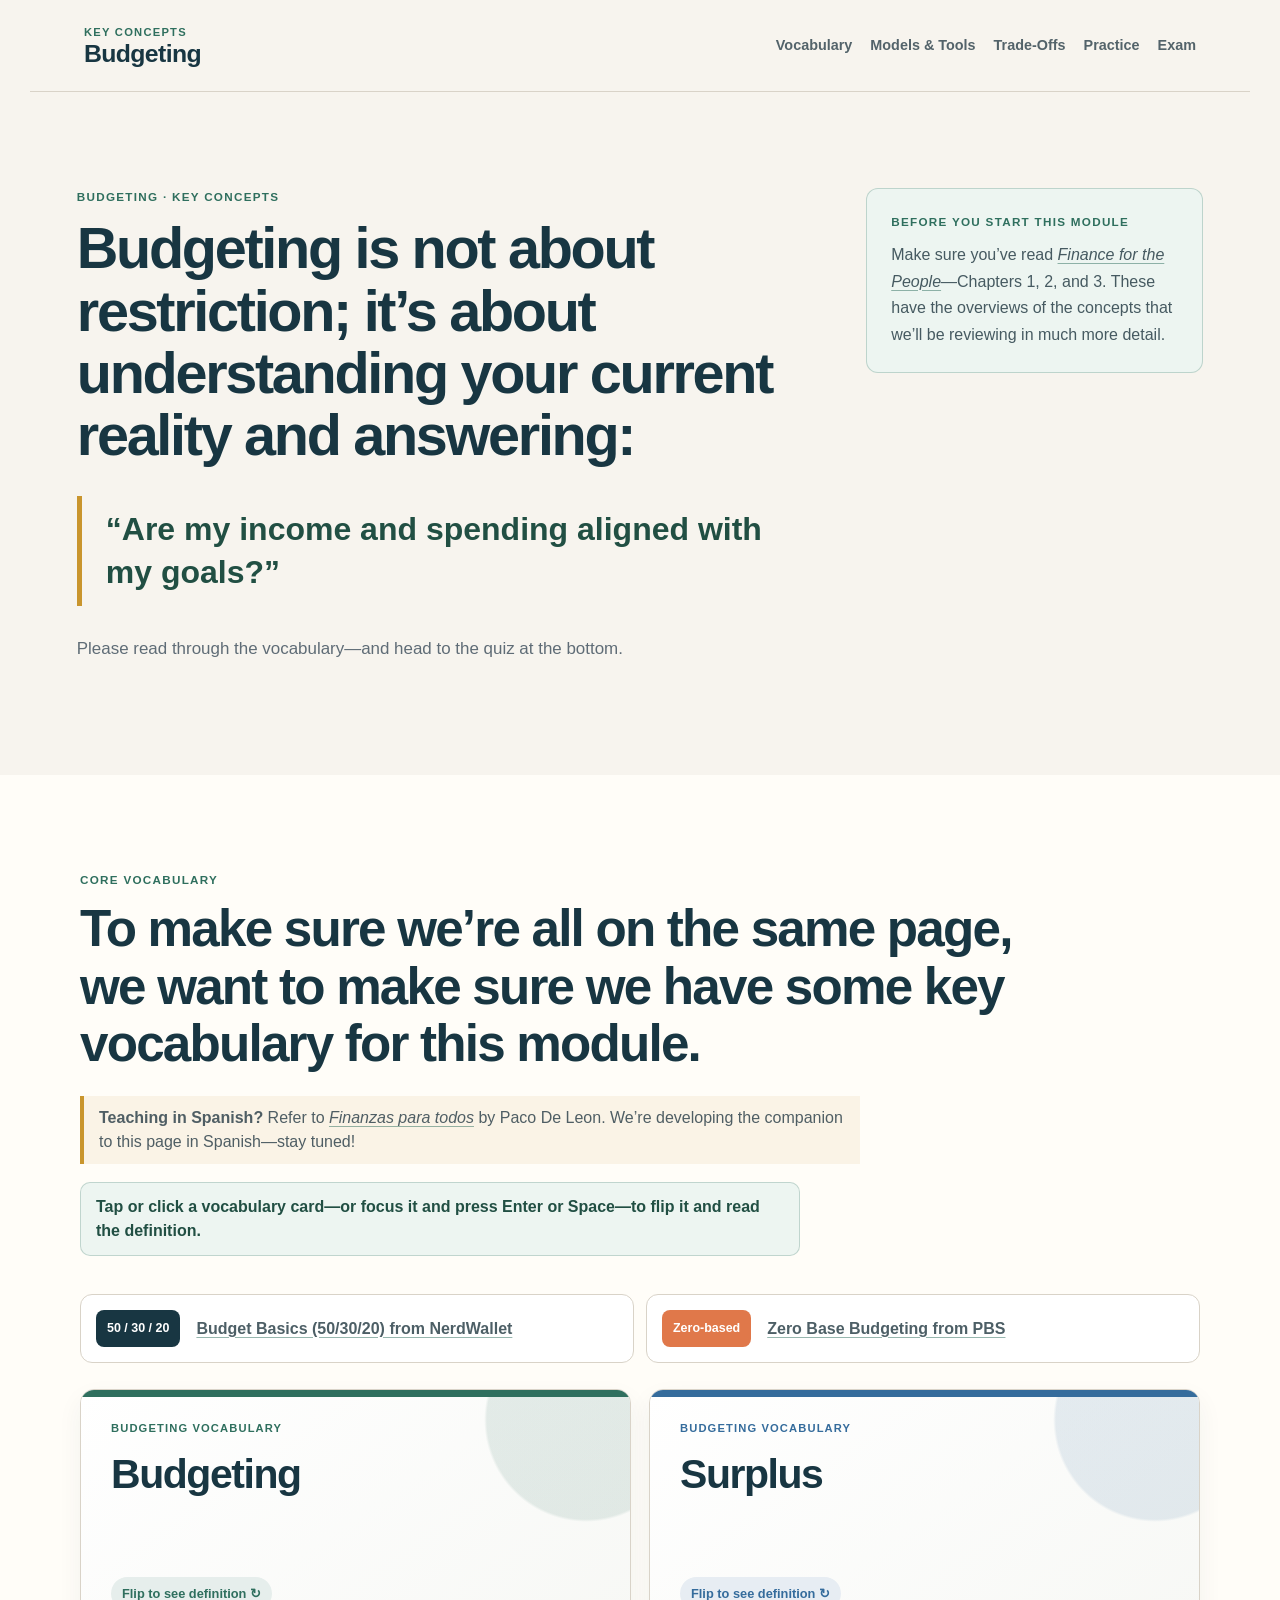
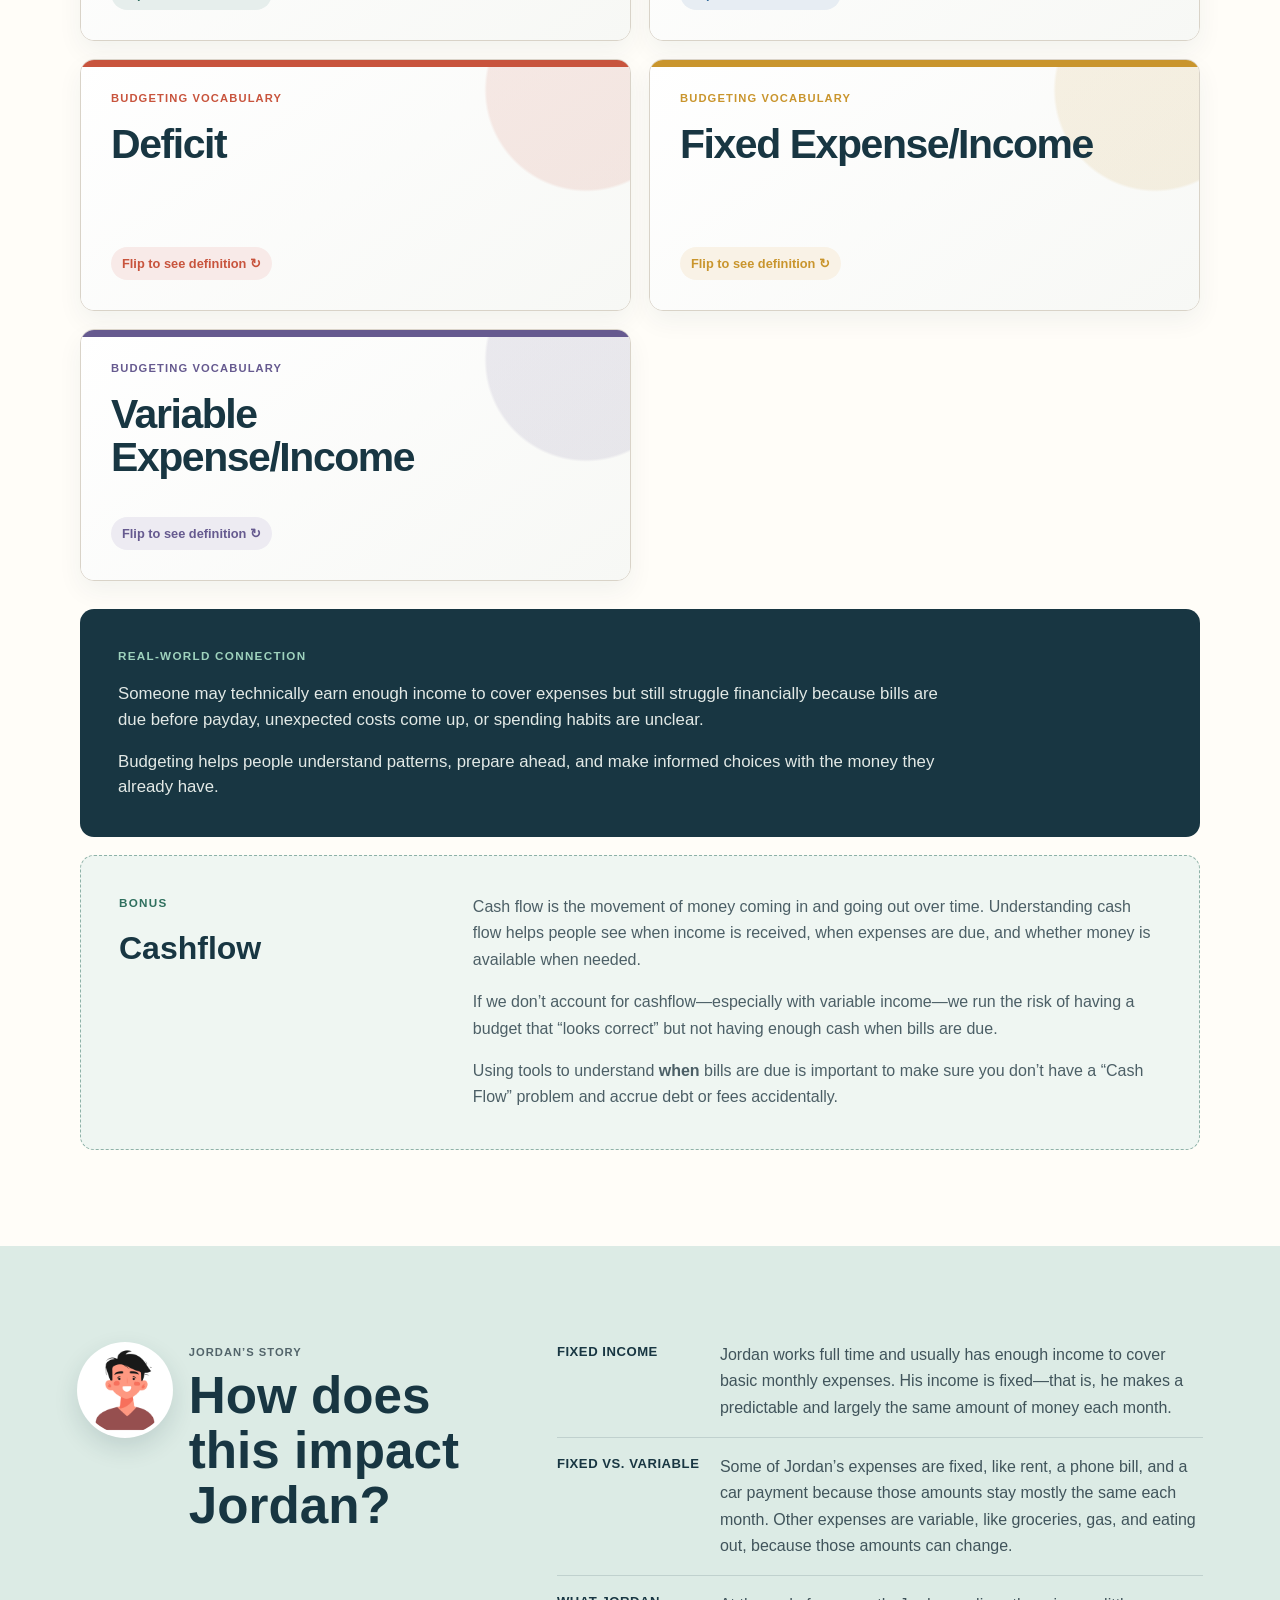
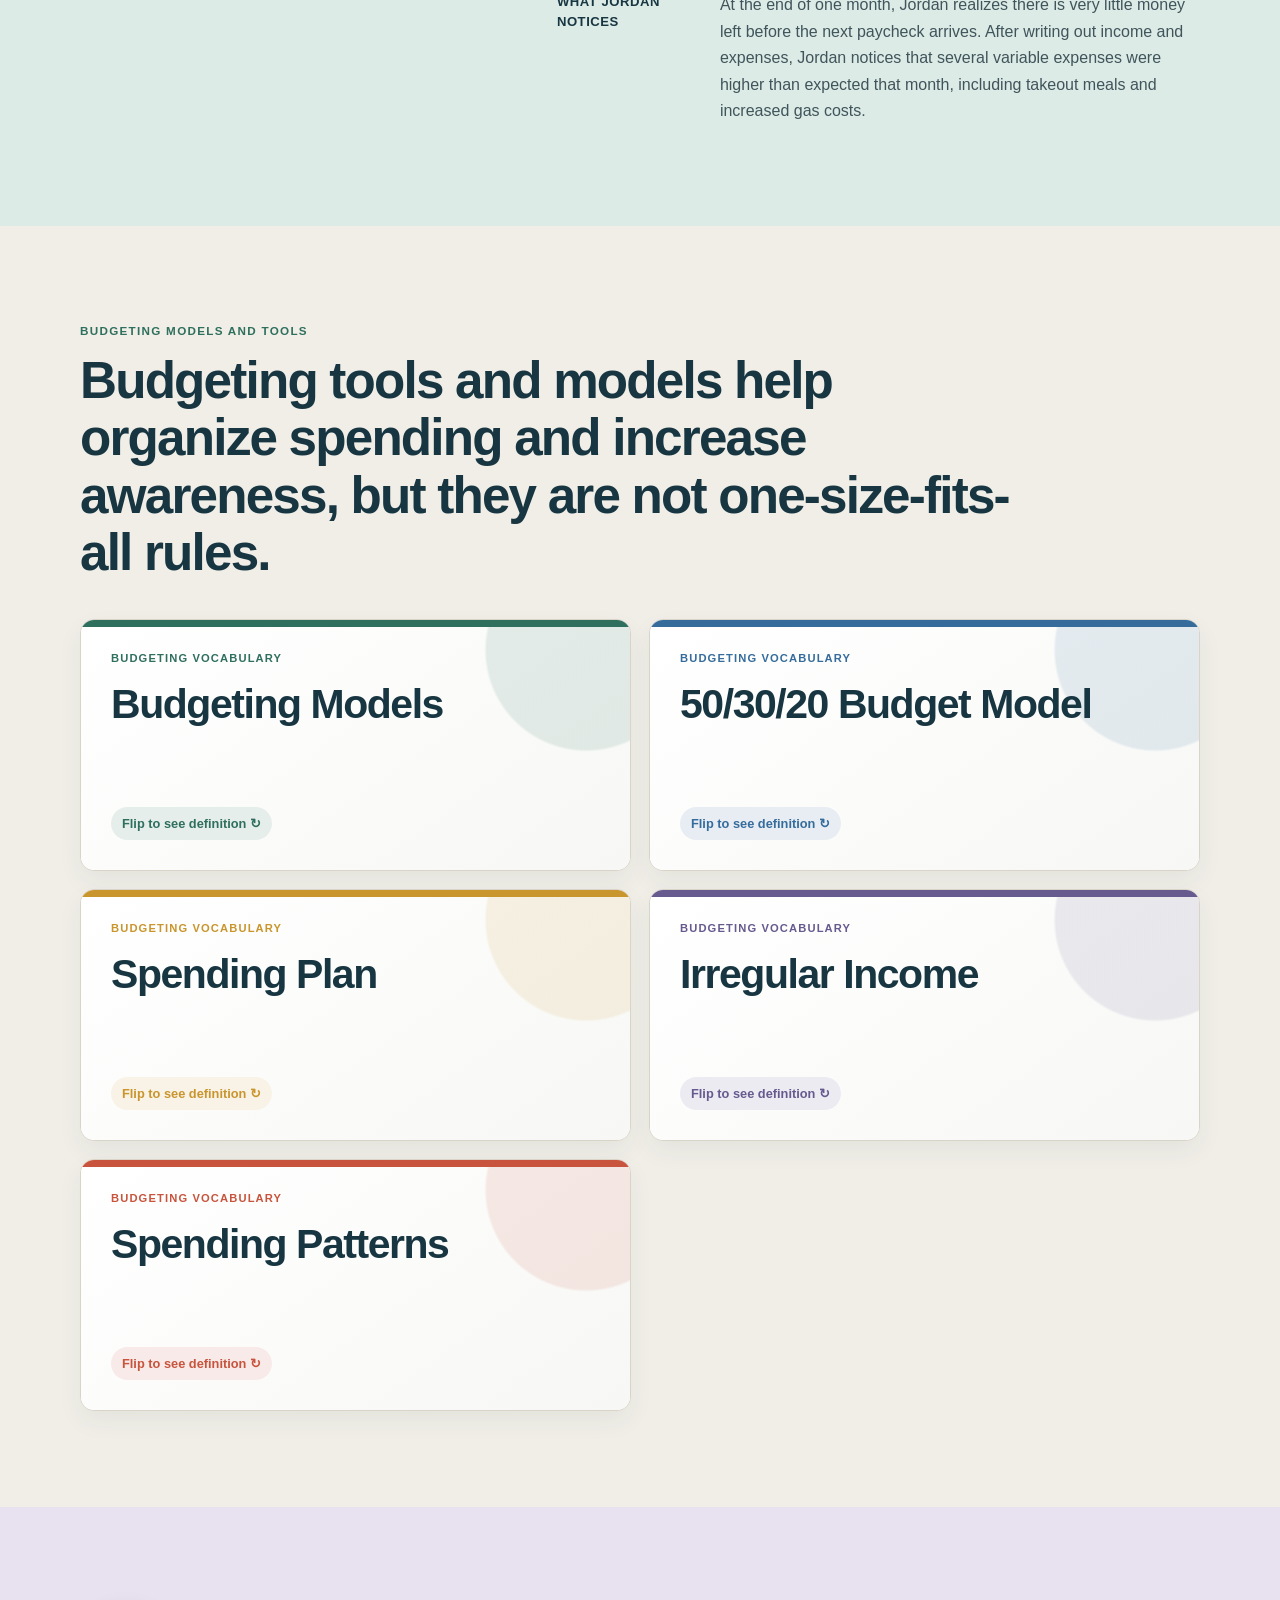
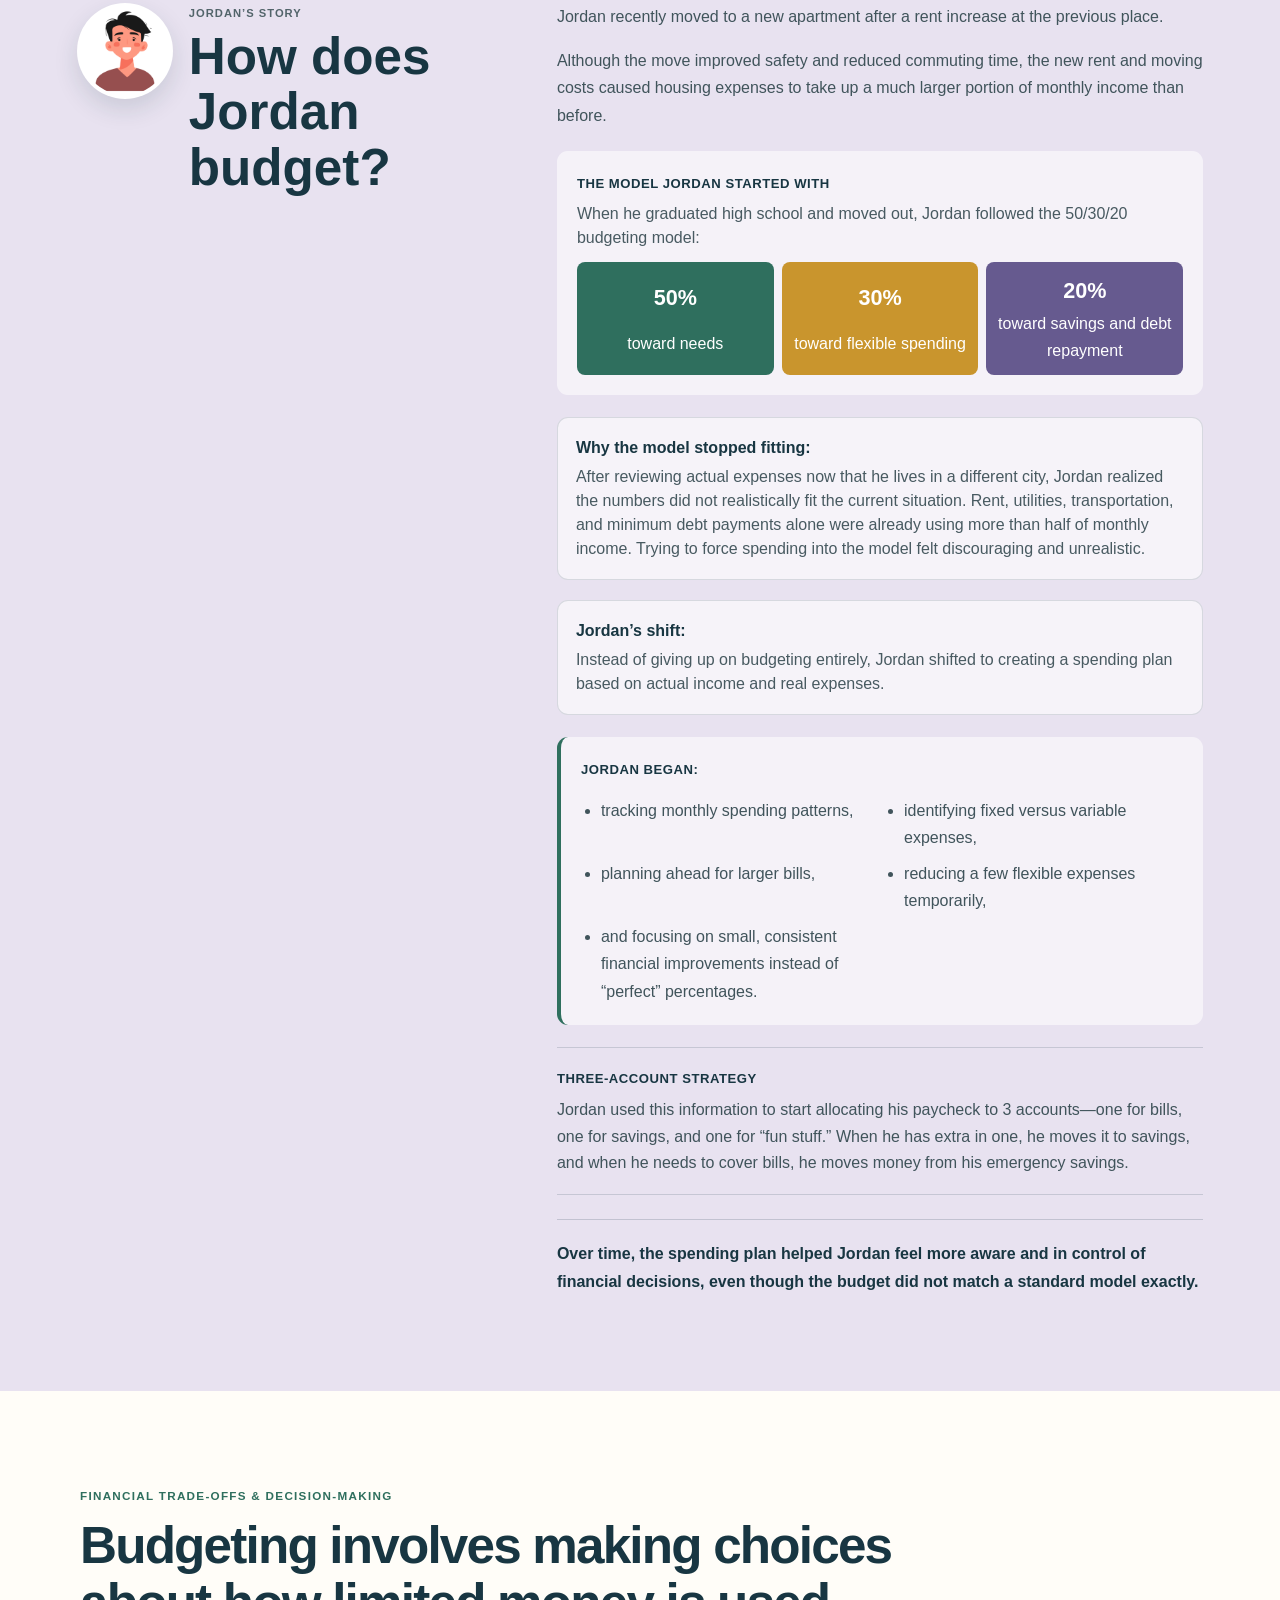
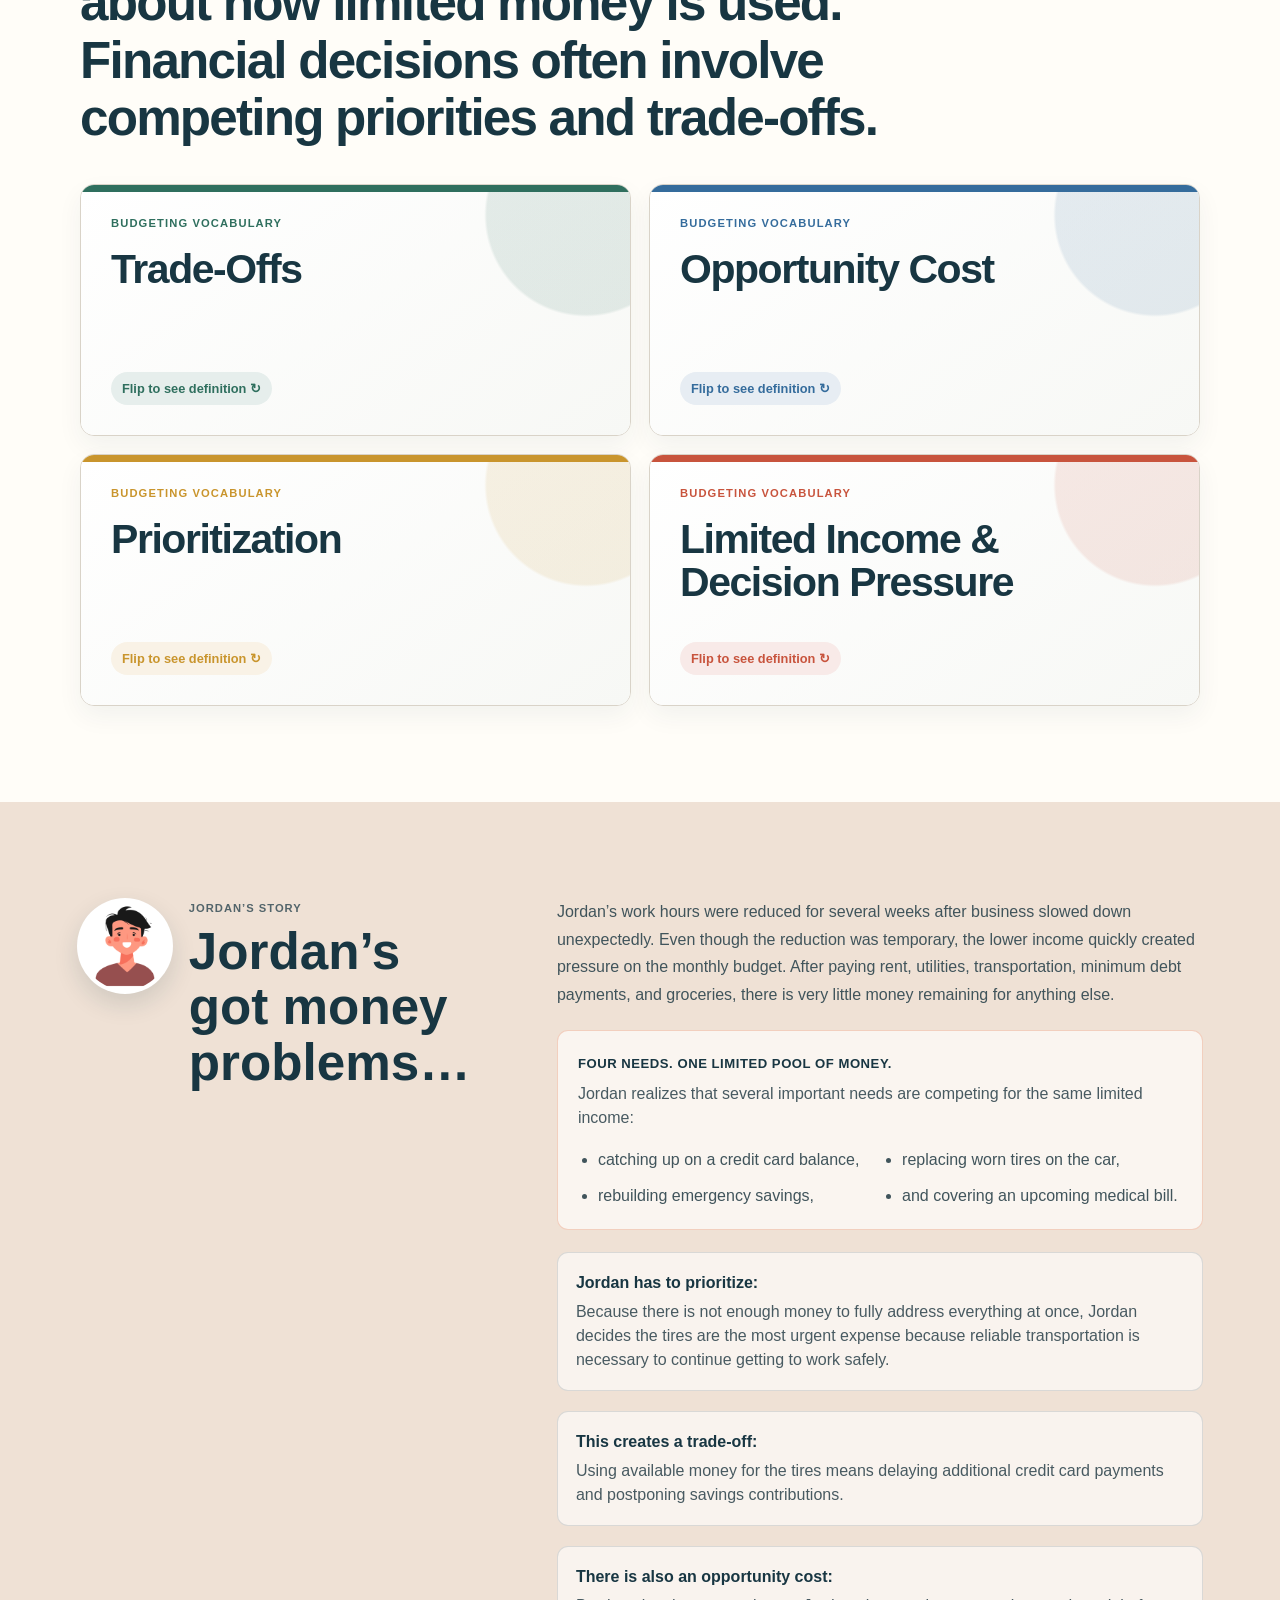
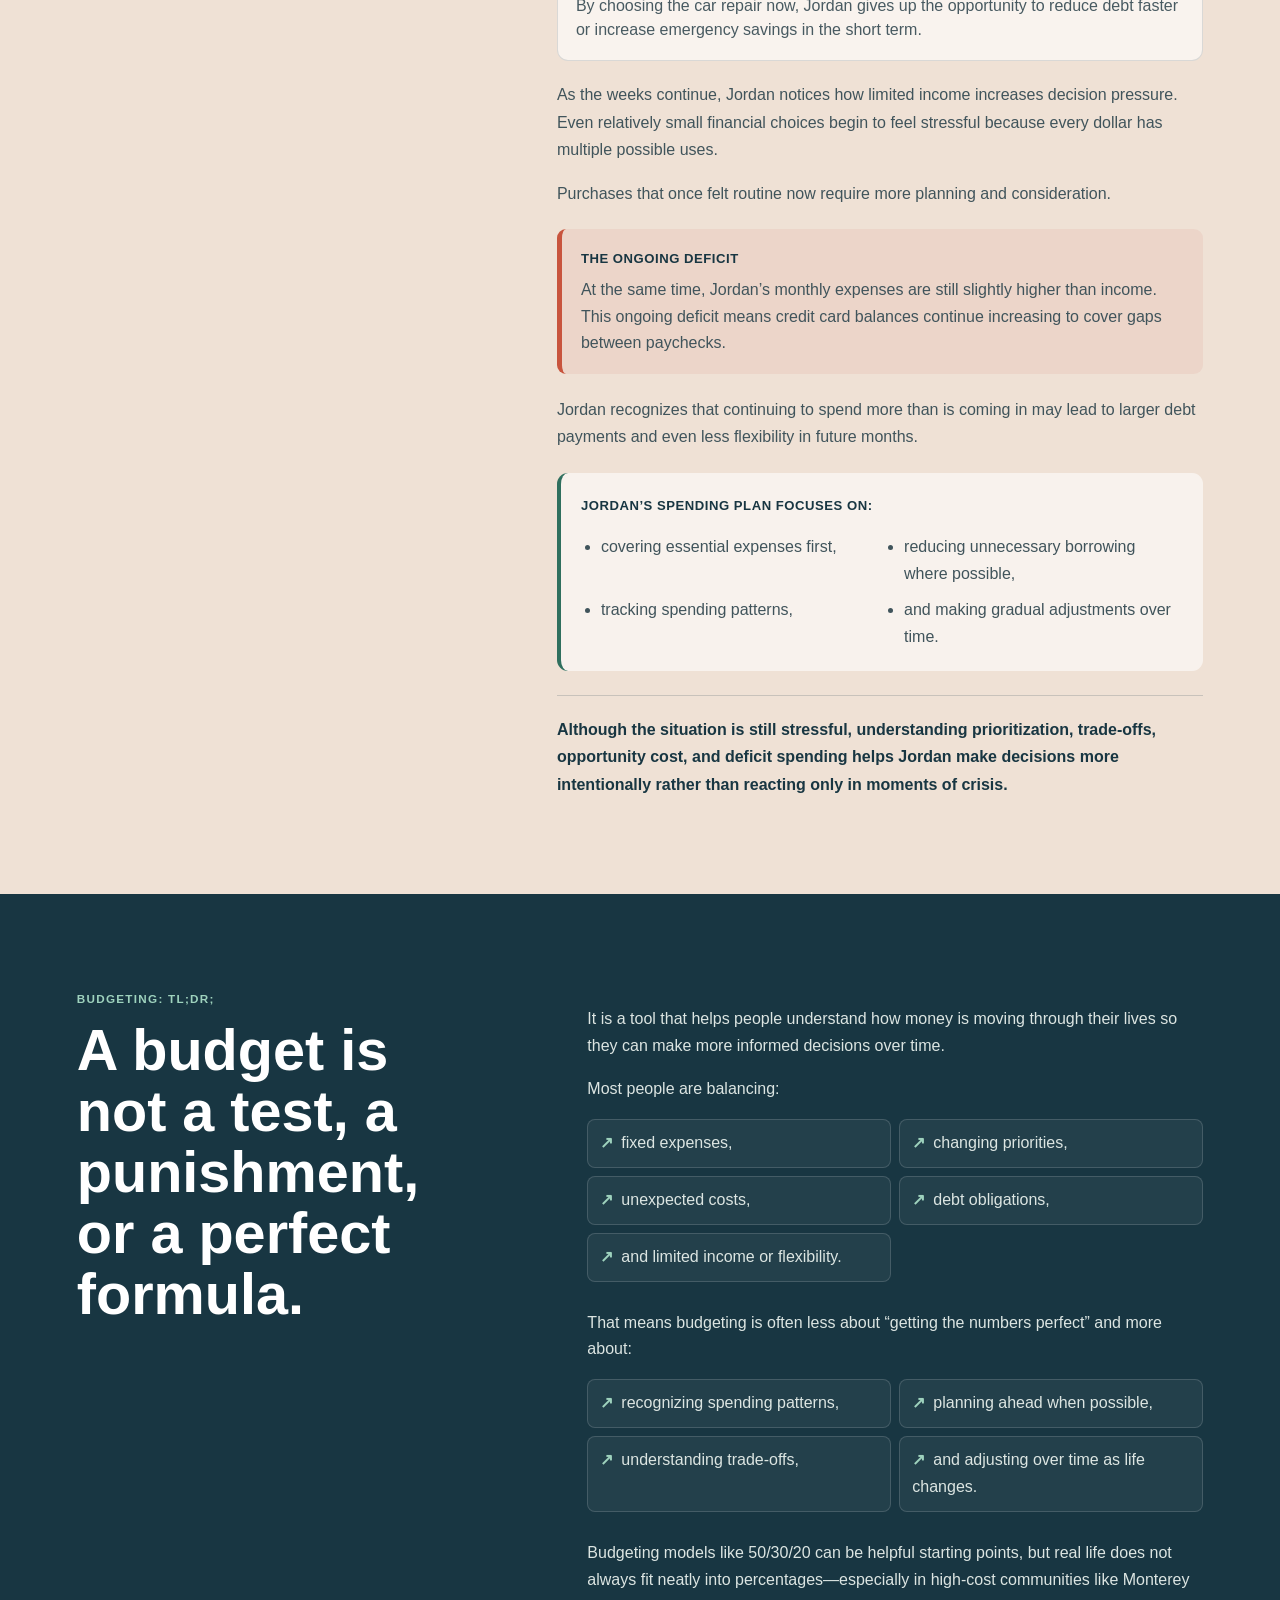
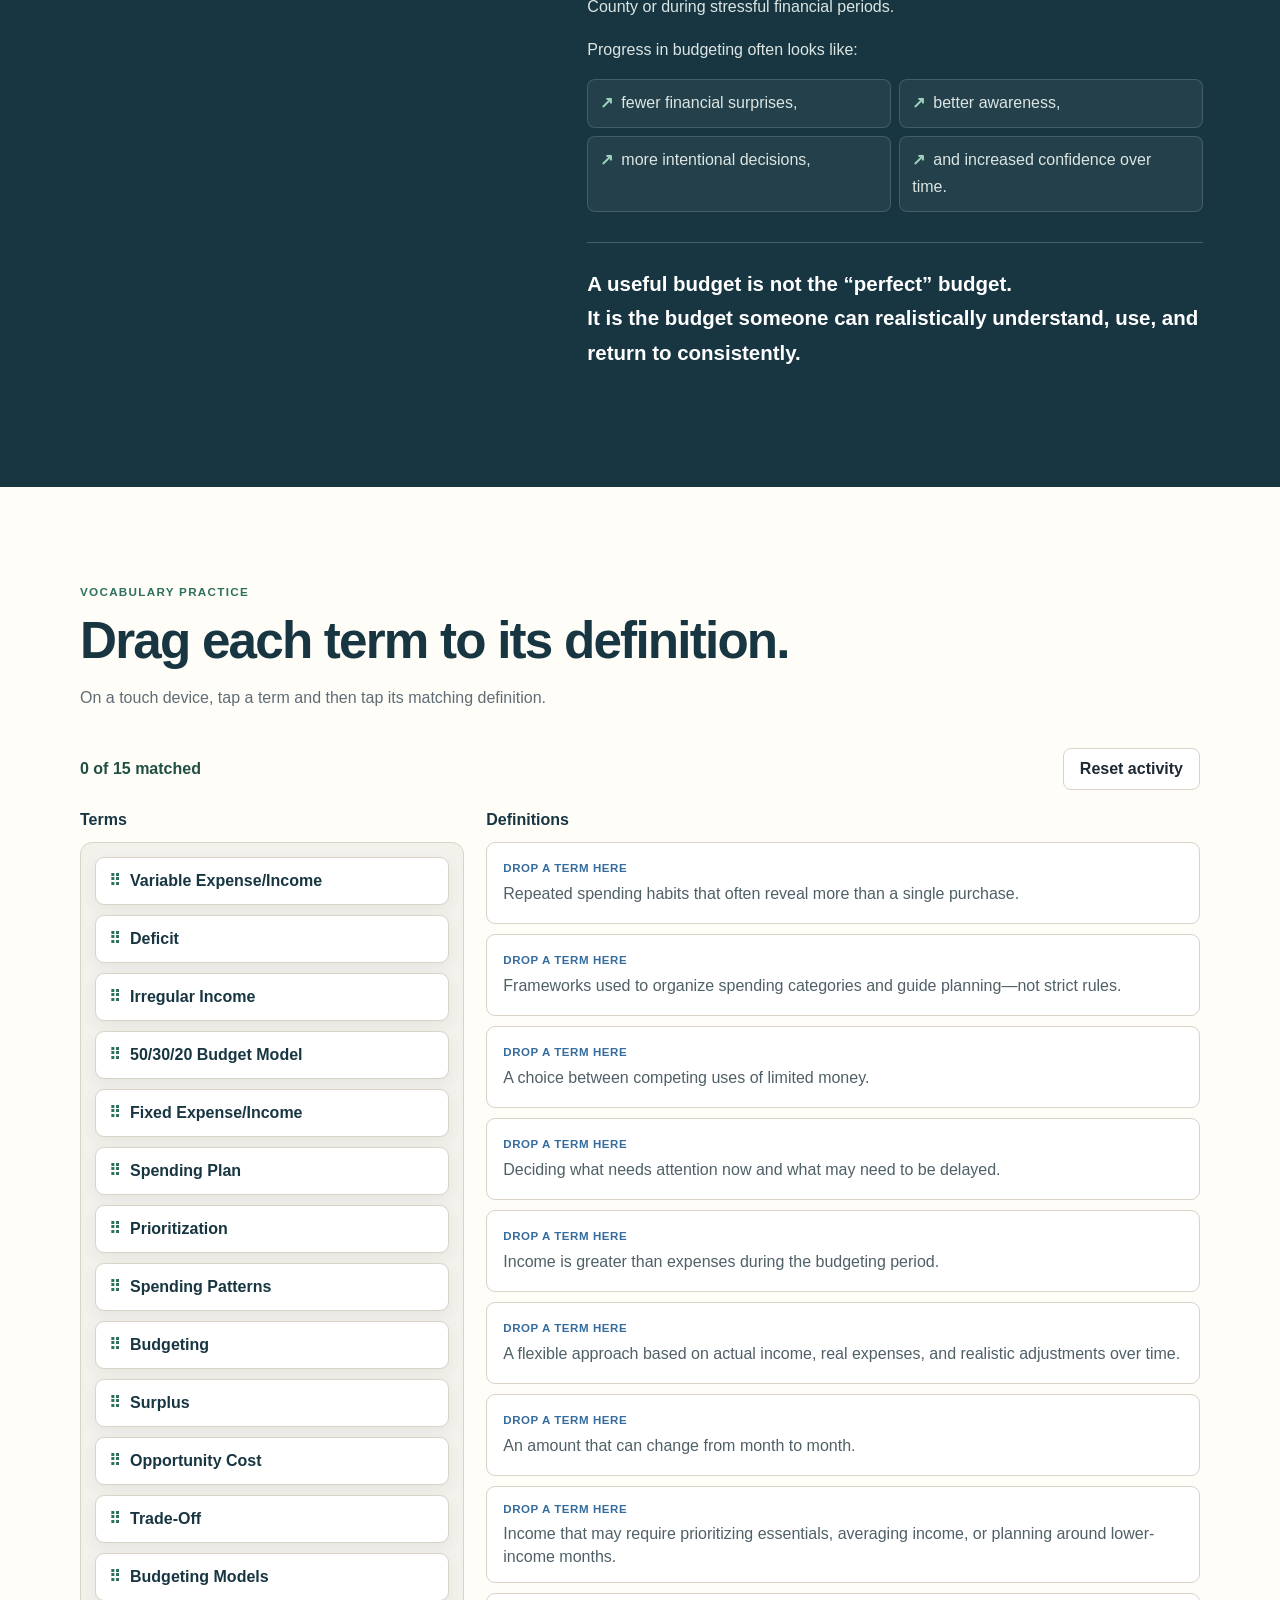
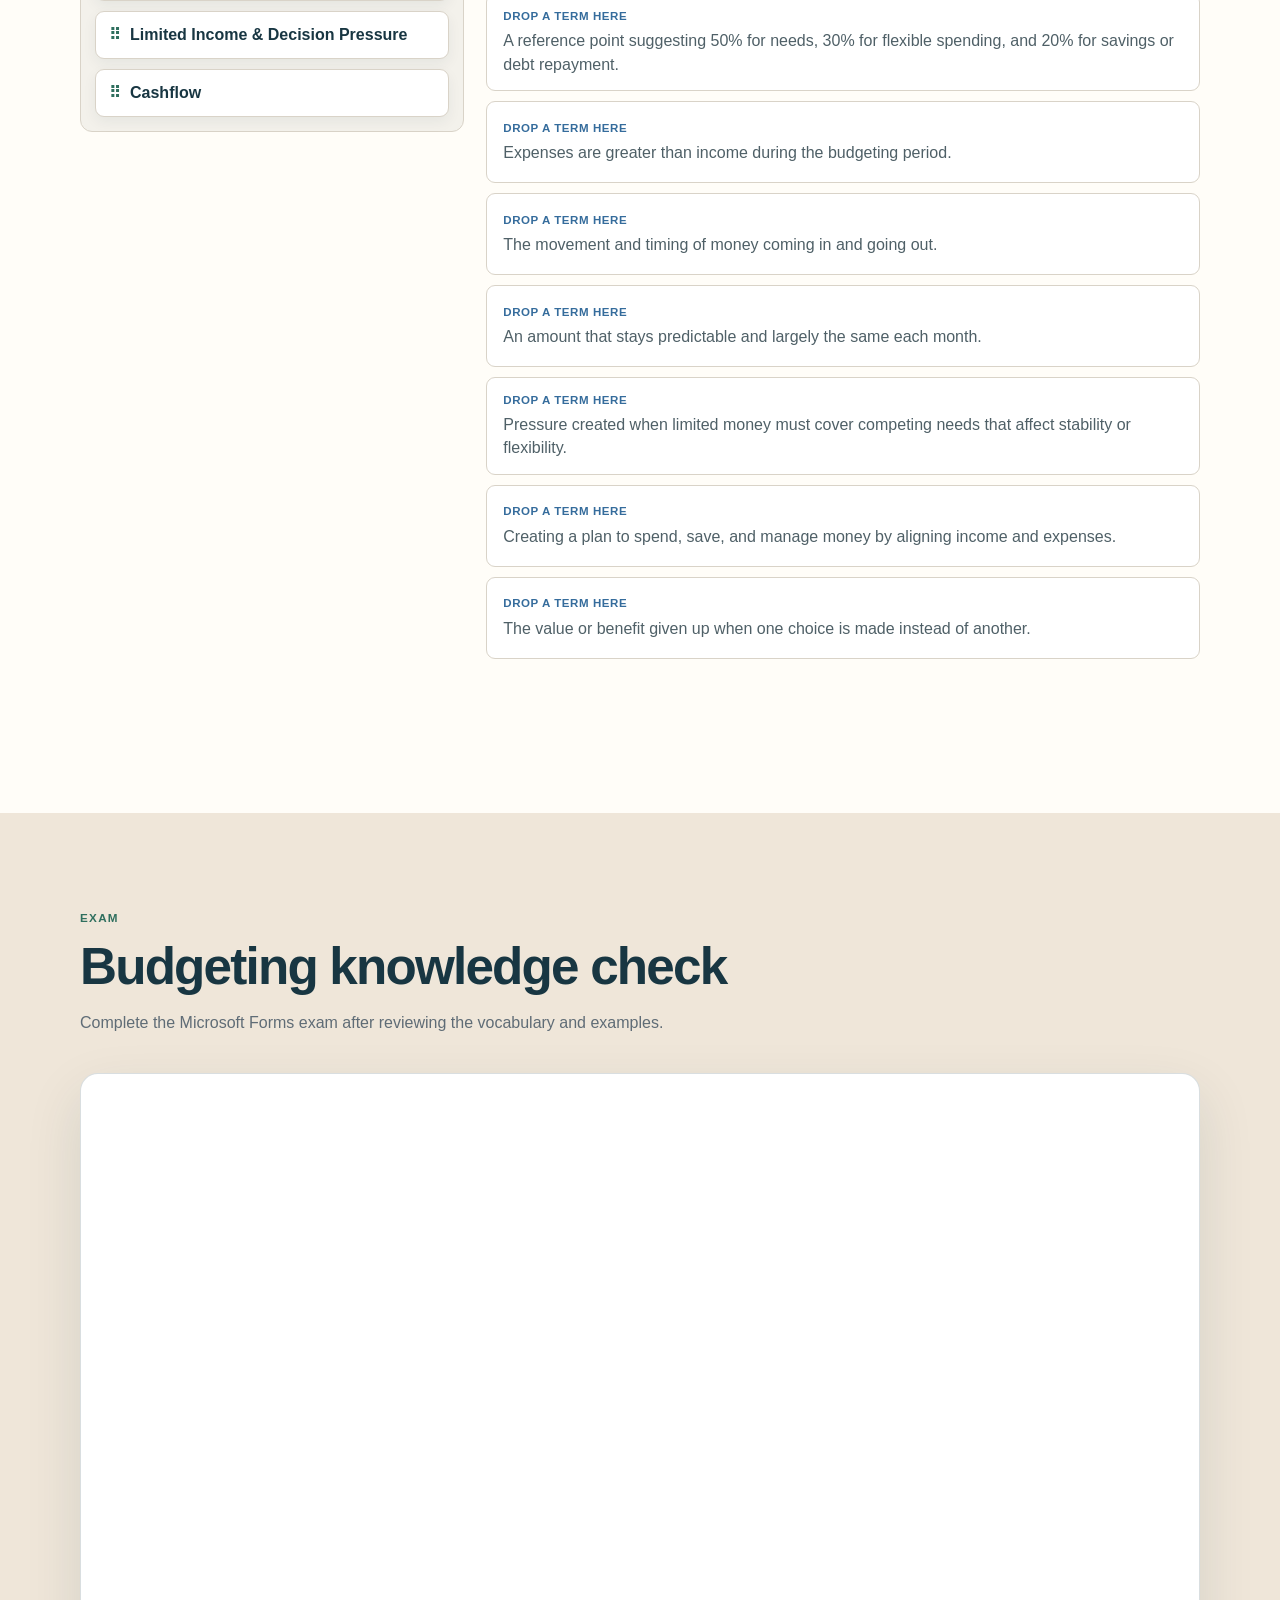
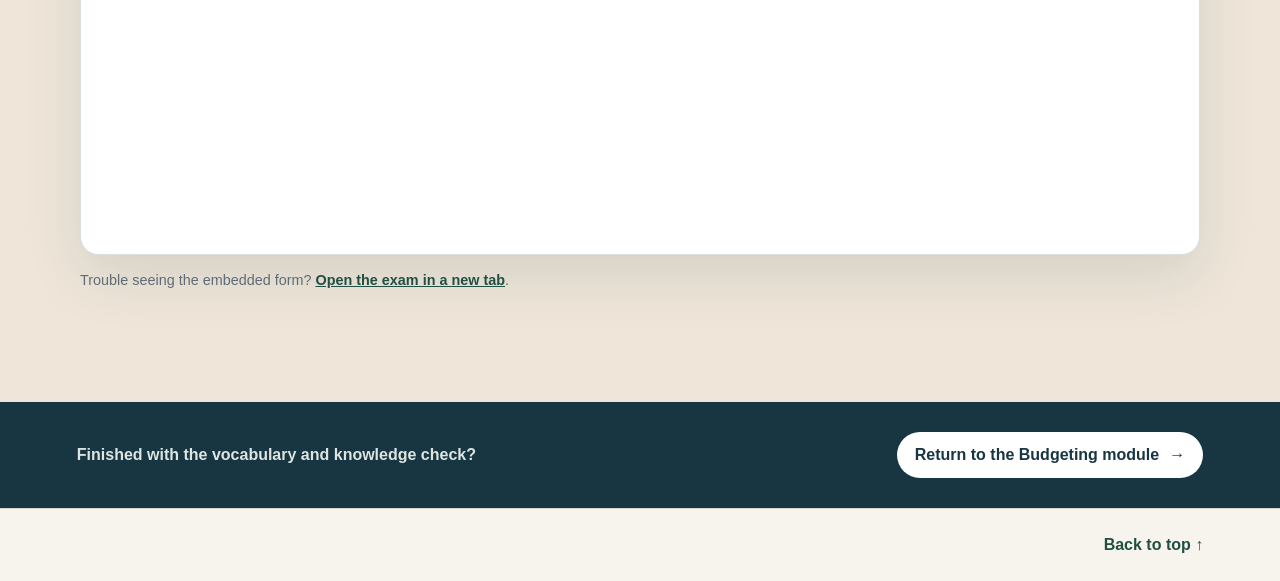
==== budgeting.html @ 95a8b3f2 "Adding Budgeting Module Adding a budgeting module to the website" ====
<!doctype html>
<html lang="en">
  <head>
    <meta charset="utf-8">
    <meta name="viewport" content="width=device-width, initial-scale=1">
    <meta name="description" content="Budgeting key concepts, vocabulary, examples, and exam.">
    <title>Budgeting Key Concepts</title>
    <link rel="stylesheet" href="styles.css">
  </head>
  <body class="budgeting-page budgeting-original">
    <main>
      <header class="original-module-header" id="top">
        <div class="original-title-lockup">
          <p>Key Concepts</p>
          <h1>Budgeting</h1>
        </div>
        <nav aria-label="Budgeting module sections">
          <a href="#core-vocabulary">Vocabulary</a>
          <a href="#models-tools">Models &amp; Tools</a>
          <a href="#trade-offs">Trade-Offs</a>
          <a href="#practice">Practice</a>
          <a href="#exam">Exam</a>
        </nav>
      </header>

      <section class="original-opening" aria-labelledby="opening-title">
        <div>
          <p class="lesson-label">Budgeting · Key Concepts</p>
          <h2 id="opening-title">Budgeting is not about restriction; it’s about understanding your current reality and answering:</h2>
          <blockquote>“Are my income and spending aligned with my goals?”</blockquote>
          <p>Please read through the vocabulary—and head to the quiz at the bottom.</p>
        </div>
        <aside class="original-reading-note">
          <p class="lesson-label">Before you start this module</p>
          <p>Make sure you’ve read <cite><a href="https://www.amazon.com/Finance-People-Getting-Grip-Finances/dp/0143136259" target="_blank" rel="noreferrer">Finance for the People</a></cite>—Chapters 1, 2, and 3. These have the overviews of the concepts that we’ll be reviewing in much more detail.</p>
        </aside>
      </section>

      <section class="lesson-section" id="core-vocabulary" aria-labelledby="core-title">
        <div class="lesson-section-heading">
          <p class="lesson-label">Core Vocabulary</p>
          <h2 id="core-title">To make sure we’re all on the same page, we want to make sure we have some key vocabulary for this module.</h2>
          <p class="language-note"><strong>Teaching in Spanish?</strong> Refer to <cite><a href="https://www.amazon.com/-/es/Paco-Leon-ebook/dp/B0B5GWGCJ2" target="_blank" rel="noreferrer">Finanzas para todos</a></cite> by Paco De Leon. We’re developing the companion to this page in Spanish—stay tuned!</p>
          <p class="flip-instruction">Tap or click a vocabulary card—or focus it and press Enter or Space—to flip it and read the definition.</p>
        </div>

        <div class="resource-strip" aria-label="Budgeting resources">
          <article><span>50 / 30 / 20</span><p><a href="https://www.nerdwallet.com/finance/learn/nerdwallet-budget-calculator" target="_blank" rel="noreferrer">Budget Basics (50/30/20) from NerdWallet</a></p></article>
          <article><span>Zero-based</span><p><a href="https://www.pbs.org/video/budgeting-basics-frsgla/" target="_blank" rel="noreferrer">Zero Base Budgeting from PBS</a></p></article>
        </div>

        <div class="definition-group" aria-label="Budgeting basics definitions">
          <article class="original-definition-card accent-green">
            <div class="definition-card-heading"><p>Budgeting Vocabulary</p><h3>Budgeting</h3></div>
            <div class="definition-card-content">
              <p>The foundation of all financial decisions; it is the relationship between income and expenses and identifies a plan moving forward.</p>
              <p>Specifically, it is the process of creating a plan to spend, save, and manage money, essentially aligning income with expenses over a set period. It helps control spending, avoid debt, and prepare for financial goals.</p>
              <div class="how-we-talk">
                <h4>How we talk about this:</h4>
                <p>A specific process, completed weekly, bi-weekly, or monthly where you:</p>
                <ol>
                  <li><strong>Track</strong> your income and expenses for the previous period (week, two weeks, or month).</li>
                  <li><strong>“Do the Math”</strong>—using a tool, identify if you had a surplus or a deficit last month.</li>
                  <li><strong>Make a plan</strong> using a budgeting model to see if your spending and income are in alignment with your financial goals.</li>
                </ol>
                <p>Tools for tracking this can be simple or complex, but always involve these three steps.</p>
              </div>
            </div>
          </article>

          <article class="original-definition-card accent-blue">
            <div class="definition-card-heading"><p>Budgeting Vocabulary</p><h3>Surplus</h3></div>
            <div class="definition-card-content">
              <p>During the “Do the Math” step, you identify whether you had more than enough to cover your expenses. If you did, you have a “Surplus” that month—your income exceeds your expenses.</p>
              <a class="resource-label" href="https://www.investopedia.com/terms/c/cashflow.asp" target="_blank" rel="noreferrer">Info from Investopedia on Cashflow</a>
            </div>
          </article>

          <article class="original-definition-card accent-coral">
            <div class="definition-card-heading"><p>Budgeting Vocabulary</p><h3>Deficit</h3></div>
            <div class="definition-card-content">
              <p>During the “Do the Math” step, you identify whether you had more than enough to cover your expenses. If your expenses exceeded your income, you had a deficit.</p>
              <div class="how-we-talk">
                <h4>How we talk about this:</h4>
                <p>Deficits can be difficult to see as spending sometimes gets hidden within lines of debt, like credit cards. In that scenario, you might see your total debt owed go up each month, even though you’re still covering bills.</p>
                <p>It’s the reason that doing the math and getting accurate data is important!</p>
              </div>
              <a class="resource-label" href="https://www.investopedia.com/terms/c/cashflow.asp" target="_blank" rel="noreferrer">Info from Investopedia on Cashflow</a>
            </div>
          </article>

          <article class="original-definition-card accent-gold">
            <div class="definition-card-heading"><p>Budgeting Vocabulary</p><h3>Fixed Expense/Income</h3></div>
            <div class="definition-card-content">
              <p>During the “Track Income/Expenses” step, you may want to identify which expenses are “Fixed”—meaning they can’t change. The way to reduce them is to get rid of the service or item.</p>
              <p>This can be important to know during the “Planning” stage.</p>
              <a class="resource-label" href="https://www.investopedia.com/terms/c/cashflow.asp" target="_blank" rel="noreferrer">Info from Investopedia on Cashflow</a>
            </div>
          </article>

          <article class="original-definition-card accent-purple">
            <div class="definition-card-heading"><p>Budgeting Vocabulary</p><h3>Variable Expense/Income</h3></div>
            <div class="definition-card-content">
              <p>During the “Track Income/Expenses” step, you may want to identify which expenses are “Variable”—meaning they can change month-to-month.</p>
              <p>Variable income provides significant challenges and changes how people need to budget from a “one month at a time” to a full-year picture.</p>
              <p>This can be important to know during the “Planning” stage!</p>
              <a class="resource-label" href="https://www.investopedia.com/terms/c/cashflow.asp" target="_blank" rel="noreferrer">Info from Investopedia on Cashflow</a>
            </div>
          </article>
        </div>

        <aside class="real-world-note">
          <p class="lesson-label">Real-World Connection</p>
          <p>Someone may technically earn enough income to cover expenses but still struggle financially because bills are due before payday, unexpected costs come up, or spending habits are unclear.</p>
          <p>Budgeting helps people understand patterns, prepare ahead, and make informed choices with the money they already have.</p>
        </aside>

        <article class="bonus-concept">
          <div><p class="lesson-label">Bonus</p><h3>Cashflow</h3></div>
          <div>
            <p>Cash flow is the movement of money coming in and going out over time. Understanding cash flow helps people see when income is received, when expenses are due, and whether money is available when needed.</p>
            <p>If we don’t account for cashflow—especially with variable income—we run the risk of having a budget that “looks correct” but not having enough cash when bills are due.</p>
            <p>Using tools to understand <strong>when</strong> bills are due is important to make sure you don’t have a “Cash Flow” problem and accrue debt or fees accidentally.</p>
          </div>
        </article>
      </section>

      <section class="jordan-break jordan-one" aria-labelledby="jordan-one-title">
        <div class="jordan-break-heading"><img class="jordan-photo" src="assets/jordan.png" alt="Illustration of Jordan smiling"><div><p>Jordan’s Story</p><h2 id="jordan-one-title">How does this impact Jordan?</h2></div></div>
        <div class="jordan-story-copy">
          <div class="jordan-fact-grid">
            <article><strong>Fixed income</strong><p>Jordan works full time and usually has enough income to cover basic monthly expenses. His income is fixed—that is, he makes a predictable and largely the same amount of money each month.</p></article>
            <article><strong>Fixed vs. variable</strong><p>Some of Jordan’s expenses are fixed, like rent, a phone bill, and a car payment because those amounts stay mostly the same each month. Other expenses are variable, like groceries, gas, and eating out, because those amounts can change.</p></article>
            <article><strong>What Jordan notices</strong><p>At the end of one month, Jordan realizes there is very little money left before the next paycheck arrives. After writing out income and expenses, Jordan notices that several variable expenses were higher than expected that month, including takeout meals and increased gas costs.</p></article>
          </div>
        </div>
      </section>

      <section class="lesson-section alternate" id="models-tools" aria-labelledby="models-title">
        <div class="lesson-section-heading">
          <p class="lesson-label">Budgeting Models and Tools</p>
          <h2 id="models-title">Budgeting tools and models help organize spending and increase awareness, but they are not one-size-fits-all rules.</h2>
        </div>

        <div class="definition-group" aria-label="Budgeting models and tools definitions">
          <article class="original-definition-card accent-green">
            <div class="definition-card-heading"><p>Budgeting Vocabulary</p><h3>Budgeting Models</h3></div>
            <div class="definition-card-content"><p>Budgeting models, like the 50/30/20 framework, are tools used to organize spending categories and support planning. They are meant to provide guidance, not strict rules.</p></div>
          </article>

          <article class="original-definition-card accent-blue">
            <div class="definition-card-heading"><p>Budgeting Vocabulary</p><h3>50/30/20 Budget Model</h3></div>
            <div class="definition-card-content">
              <p>The 50/30/20 model suggests:</p>
              <ul class="ratio-list"><li><strong>50%</strong> for needs</li><li><strong>30%</strong> for flexible spending</li><li><strong>20%</strong> for savings or debt repayment</li></ul>
              <p>This model is best used as a reference point rather than a requirement, especially for households with high living costs or limited income.</p>
              <a class="resource-label" href="https://www.youtube.com/watch?v=Fcl0J15CMxc" target="_blank" rel="noreferrer">Video—50-30-20 Overview</a>
            </div>
          </article>

          <article class="original-definition-card accent-gold">
            <div class="definition-card-heading"><p>Budgeting Vocabulary</p><h3>Spending Plan</h3></div>
            <div class="definition-card-content">
              <p>A spending plan is a budgeting approach that focuses on actual income, real expenses, and making adjustments over time based on a person’s real financial situation. Instead of trying to immediately fit into “ideal” budgeting percentages, a spending plan helps people understand what is currently happening with their money and identify realistic areas for change.</p>
              <p>A spending plan is meant to be flexible and practical. It recognizes that income, expenses, and priorities may change from month to month, especially for households experiencing irregular income, high living costs, caregiving responsibilities, or unexpected expenses.</p>
              <p>Unlike rigid budgeting systems, a spending plan encourages awareness, planning, and gradual improvement rather than restriction, and can be difficult to follow.</p>
              <a class="resource-label" href="https://www.youtube.com/watch?v=3W3lfcN7mcs" target="_blank" rel="noreferrer">Video—Spending Plan—FFTP</a>
            </div>
          </article>

          <article class="original-definition-card accent-purple">
            <div class="definition-card-heading"><p>Budgeting Vocabulary</p><h3>Irregular Income</h3></div>
            <div class="definition-card-content">
              <p>Irregular income may require different budgeting approaches, such as prioritizing essential expenses first, averaging income, or planning around lower-income months.</p>
              <a class="resource-label" href="https://www.youtube.com/watch?v=RLgm_wkaAEw" target="_blank" rel="noreferrer">Video—Budgeting Irregular Income</a>
            </div>
          </article>

          <article class="original-definition-card accent-coral">
            <div class="definition-card-heading"><p>Budgeting Vocabulary</p><h3>Spending Patterns</h3></div>
            <div class="definition-card-content">
              <p>Spending patterns matter more than individual purchases. Looking at repeated habits over time often provides more useful information than focusing on one-time expenses.</p>
              <a class="resource-label" href="https://www.investopedia.com/terms/c/cashflow.asp" target="_blank" rel="noreferrer">Info from Investopedia on Cashflow</a>
            </div>
          </article>
        </div>
      </section>

      <section class="jordan-break jordan-two" aria-labelledby="jordan-two-title">
        <div class="jordan-break-heading"><img class="jordan-photo" src="assets/jordan.png" alt="Illustration of Jordan smiling"><div><p>Jordan’s Story</p><h2 id="jordan-two-title">How does Jordan budget?</h2></div></div>
        <div class="jordan-story-copy">
          <p>Jordan recently moved to a new apartment after a rent increase at the previous place.</p>
          <p>Although the move improved safety and reduced commuting time, the new rent and moving costs caused housing expenses to take up a much larger portion of monthly income than before.</p>
          <div class="jordan-model-callout">
            <strong>The model Jordan started with</strong>
            <p>When he graduated high school and moved out, Jordan followed the 50/30/20 budgeting model:</p>
            <ul><li><b>50%</b> toward needs</li><li><b>30%</b> toward flexible spending</li><li><b>20%</b> toward savings and debt repayment</li></ul>
          </div>
          <div class="jordan-concept-callout"><strong>Why the model stopped fitting:</strong><p>After reviewing actual expenses now that he lives in a different city, Jordan realized the numbers did not realistically fit the current situation. Rent, utilities, transportation, and minimum debt payments alone were already using more than half of monthly income. Trying to force spending into the model felt discouraging and unrealistic.</p></div>
          <div class="jordan-concept-callout"><strong>Jordan’s shift:</strong><p>Instead of giving up on budgeting entirely, Jordan shifted to creating a spending plan based on actual income and real expenses.</p></div>
          <div class="jordan-action-list"><strong>Jordan began:</strong><ul><li>tracking monthly spending patterns,</li><li>identifying fixed versus variable expenses,</li><li>planning ahead for larger bills,</li><li>reducing a few flexible expenses temporarily,</li><li>and focusing on small, consistent financial improvements instead of “perfect” percentages.</li></ul></div>
          <div class="jordan-account-callout"><strong>Three-account strategy</strong><p>Jordan used this information to start allocating his paycheck to 3 accounts—one for bills, one for savings, and one for “fun stuff.” When he has extra in one, he moves it to savings, and when he needs to cover bills, he moves money from his emergency savings.</p></div>
          <p class="jordan-outcome">Over time, the spending plan helped Jordan feel more aware and in control of financial decisions, even though the budget did not match a standard model exactly.</p>
        </div>
      </section>

      <section class="lesson-section" id="trade-offs" aria-labelledby="trade-title">
        <div class="lesson-section-heading">
          <p class="lesson-label">Financial Trade-Offs &amp; Decision-Making</p>
          <h2 id="trade-title">Budgeting involves making choices about how limited money is used. Financial decisions often involve competing priorities and trade-offs.</h2>
        </div>

        <div class="definition-group" aria-label="Trade-offs and decision-making definitions">
          <article class="original-definition-card accent-green">
            <div class="definition-card-heading"><p>Budgeting Vocabulary</p><h3>Trade-Offs</h3></div>
            <div class="definition-card-content">
              <p>A trade-off happens when choosing one financial priority means there is less money available for something else. Because income is limited, people regularly make decisions about what needs to happen now, what can wait, and what may need to be reduced or adjusted.</p>
              <p>Trade-offs are a normal part of budgeting and financial decision-making. They are not necessarily signs of failure or “bad” money management.</p>
              <p class="key-idea"><strong>Key Idea:</strong> A trade-off is the choice between competing uses of money.</p>
              <a class="resource-label" href="https://www.youtube.com/watch?v=uorrlWJ23Mg&amp;t=120s" target="_blank" rel="noreferrer">Video—Trade Offs (Business Perspective)</a>
            </div>
          </article>

          <article class="original-definition-card accent-blue">
            <div class="definition-card-heading"><p>Budgeting Vocabulary</p><h3>Opportunity Cost</h3></div>
            <div class="definition-card-content">
              <p>Opportunity cost is the value or benefit that is given up when one choice is made instead of another. While trade-offs focus on the decision itself, opportunity cost focuses on what is lost, delayed, or missed because of that decision.</p>
              <p>Opportunity cost helps explain why financial decisions can feel complicated, even when there is no clearly “wrong” answer.</p>
              <p class="key-idea"><strong>Key Idea:</strong> Opportunity cost is the potential benefit or cost that could have come from choosing differently.</p>
              <a class="resource-label" href="https://www.youtube.com/watch?t=25&amp;v=uorrlWJ23Mg&amp;feature=youtu.be" target="_blank" rel="noreferrer">Video—Opportunity Costs Explained</a>
            </div>
          </article>

          <article class="original-definition-card accent-gold">
            <div class="definition-card-heading"><p>Budgeting Vocabulary</p><h3>Prioritization</h3></div>
            <div class="definition-card-content">
              <p>Financial decisions are rarely about “right vs. wrong.” More often, they reflect what a person is prioritizing right now and what may need to be delayed.</p>
              <a class="resource-label" href="https://www.investopedia.com/terms/c/cashflow.asp" target="_blank" rel="noreferrer">Info from Investopedia on Cashflow</a>
            </div>
          </article>

          <article class="original-definition-card accent-coral">
            <div class="definition-card-heading"><p>Budgeting Vocabulary</p><h3>Limited Income &amp; Decision Pressure</h3></div>
            <div class="definition-card-content">
              <p>When income is limited, trade-offs become more difficult because financial decisions may directly affect stability, flexibility, or immediate needs.</p>
              <a class="resource-label" href="https://www.investopedia.com/terms/c/cashflow.asp" target="_blank" rel="noreferrer">Info from Investopedia on Cashflow</a>
            </div>
          </article>
        </div>
      </section>

      <section class="jordan-break jordan-three" aria-labelledby="jordan-three-title">
        <div class="jordan-break-heading"><img class="jordan-photo" src="assets/jordan.png" alt="Illustration of Jordan smiling"><div><p>Jordan’s Story</p><h2 id="jordan-three-title">Jordan’s got money problems…</h2></div></div>
        <div class="jordan-story-copy">
          <p>Jordan’s work hours were reduced for several weeks after business slowed down unexpectedly. Even though the reduction was temporary, the lower income quickly created pressure on the monthly budget. After paying rent, utilities, transportation, minimum debt payments, and groceries, there is very little money remaining for anything else.</p>
          <div class="jordan-needs"><strong>Four needs. One limited pool of money.</strong><p>Jordan realizes that several important needs are competing for the same limited income:</p><ul><li>catching up on a credit card balance,</li><li>replacing worn tires on the car,</li><li>rebuilding emergency savings,</li><li>and covering an upcoming medical bill.</li></ul></div>
          <div class="jordan-concept-callout"><strong>Jordan has to prioritize:</strong><p>Because there is not enough money to fully address everything at once, Jordan decides the tires are the most urgent expense because reliable transportation is necessary to continue getting to work safely.</p></div>
          <div class="jordan-concept-callout"><strong>This creates a trade-off:</strong><p>Using available money for the tires means delaying additional credit card payments and postponing savings contributions.</p></div>
          <div class="jordan-concept-callout"><strong>There is also an opportunity cost:</strong><p>By choosing the car repair now, Jordan gives up the opportunity to reduce debt faster or increase emergency savings in the short term.</p></div>
          <p>As the weeks continue, Jordan notices how limited income increases decision pressure. Even relatively small financial choices begin to feel stressful because every dollar has multiple possible uses.</p>
          <p>Purchases that once felt routine now require more planning and consideration.</p>
          <div class="jordan-deficit-callout"><strong>The ongoing deficit</strong><p>At the same time, Jordan’s monthly expenses are still slightly higher than income. This ongoing deficit means credit card balances continue increasing to cover gaps between paychecks.</p></div>
          <p>Jordan recognizes that continuing to spend more than is coming in may lead to larger debt payments and even less flexibility in future months.</p>
          <div class="jordan-action-list"><strong>Jordan’s spending plan focuses on:</strong><ul><li>covering essential expenses first,</li><li>reducing unnecessary borrowing where possible,</li><li>tracking spending patterns,</li><li>and making gradual adjustments over time.</li></ul></div>
          <p class="jordan-outcome">Although the situation is still stressful, understanding prioritization, trade-offs, opportunity cost, and deficit spending helps Jordan make decisions more intentionally rather than reacting only in moments of crisis.</p>
        </div>
      </section>

      <section class="original-summary" aria-labelledby="summary-title">
        <div class="summary-title"><p class="lesson-label">Budgeting: TL;DR;</p><h2 id="summary-title">A budget is not a test, a punishment, or a perfect formula.</h2></div>
        <div class="summary-copy">
          <p>It is a tool that helps people understand how money is moving through their lives so they can make more informed decisions over time.</p>
          <p>Most people are balancing:</p>
          <ul><li>fixed expenses,</li><li>changing priorities,</li><li>unexpected costs,</li><li>debt obligations,</li><li>and limited income or flexibility.</li></ul>
          <p>That means budgeting is often less about “getting the numbers perfect” and more about:</p>
          <ul><li>recognizing spending patterns,</li><li>planning ahead when possible,</li><li>understanding trade-offs,</li><li>and adjusting over time as life changes.</li></ul>
          <p>Budgeting models like 50/30/20 can be helpful starting points, but real life does not always fit neatly into percentages—especially in high-cost communities like Monterey County or during stressful financial periods.</p>
          <p>Progress in budgeting often looks like:</p>
          <ul><li>fewer financial surprises,</li><li>better awareness,</li><li>more intentional decisions,</li><li>and increased confidence over time.</li></ul>
          <p class="summary-closing">A useful budget is not the “perfect” budget.<br>It is the budget someone can realistically understand, use, and return to consistently.</p>
        </div>
      </section>

      <section class="drag-practice" id="practice" aria-labelledby="practice-title">
        <div class="lesson-section-heading">
          <p class="lesson-label">Vocabulary Practice</p>
          <h2 id="practice-title">Drag each term to its definition.</h2>
          <p>On a touch device, tap a term and then tap its matching definition.</p>
        </div>
        <div class="drag-toolbar"><p id="dragScore" aria-live="polite">0 of 15 matched</p><button class="button" id="resetDragPractice" type="button">Reset activity</button></div>
        <div class="drag-practice-layout">
          <div><h3>Terms</h3><div class="drag-term-bank" id="dragTermBank"></div></div>
          <div><h3>Definitions</h3><div class="drag-drop-list" id="dragDropList"></div></div>
        </div>
        <p class="drag-feedback" id="dragFeedback" aria-live="polite"></p>
      </section>

      <!-- Paste the Microsoft Forms share or embed URL into data-form-url below. -->
      <section class="original-exam" id="exam" aria-labelledby="exam-title" data-form-url="https://forms.office.com/Pages/ResponsePage.aspx?id=-qNFv77VfEa-ngbfqOVh2Vg1ed1enghLpgblWwL6snhUMVo0OFVNUFcyQlJSNFIzU1JYQldVMVZVNiQlQCN0PWcu&amp;embed=true">
        <div class="lesson-section-heading">
          <p class="lesson-label">Exam</p>
          <h2 id="exam-title">Budgeting knowledge check</h2>
          <p>Complete the Microsoft Forms exam after reviewing the vocabulary and examples.</p>
        </div>
        <div class="exam-frame-shell" id="examFrameShell">
          <iframe id="examFrame" title="Budgeting exam in Microsoft Forms" loading="lazy" allowfullscreen hidden></iframe>
          <div class="exam-placeholder" id="examPlaceholder">
            <div class="forms-mark" aria-hidden="true"><span>F</span></div>
            <h3>Microsoft Forms exam</h3>
            <p>The exam will appear here after the Microsoft Forms link is added.</p>
            <span class="exam-placeholder-note">No exam link has been added yet.</span>
          </div>
        </div>
        <p class="exam-fallback" id="examFallback" hidden>Trouble seeing the embedded form? <a id="examOpenLink" href="#" target="_blank" rel="noreferrer">Open the exam in a new tab</a>.</p>
      </section>

      <section class="return-module-note" aria-label="Return to the Budgeting module">
        <p>Finished with the vocabulary and knowledge check?</p>
        <a class="return-module-button" href="https://www.unitedwaymcca.org/week1-financebasics">Return to the Budgeting module <span aria-hidden="true">→</span></a>
      </section>

    </main>

    <footer class="original-footer"><a href="#top">Back to top ↑</a></footer>
    <script src="budgeting.js"></script>
  </body>
</html>
---- styles.css ----
:root {
  color-scheme: light;
  --bg: #f7f4ee;
  --paper: #fffdf7;
  --ink: #1f2933;
  --muted: #5f6c76;
  --line: #d9d3c8;
  --green: #2f6f5e;
  --green-dark: #214f43;
  --gold: #c9952d;
  --coral: #c8543d;
  --blue: #356c9c;
  --shadow: 0 18px 45px rgba(39, 45, 51, 0.12);
}

* {
  box-sizing: border-box;
}

html {
  scroll-behavior: smooth;
}

body {
  margin: 0;
  background: var(--bg);
  color: var(--ink);
  font-family: Arial, Helvetica, sans-serif;
  line-height: 1.5;
}

button,
input {
  font: inherit;
}

.topbar {
  position: sticky;
  top: 0;
  z-index: 10;
  display: flex;
  align-items: center;
  justify-content: space-between;
  gap: 24px;
  padding: 14px clamp(18px, 4vw, 56px);
  border-bottom: 1px solid rgba(31, 41, 51, 0.1);
  background: rgba(255, 253, 247, 0.92);
  backdrop-filter: blur(16px);
}

.brand,
.nav a {
  color: var(--ink);
  text-decoration: none;
}

.brand {
  display: inline-flex;
  align-items: center;
  gap: 10px;
  font-weight: 800;
}

.brand-mark {
  display: grid;
  width: 32px;
  height: 32px;
  place-items: center;
  border-radius: 8px;
  background: var(--green);
  color: white;
}

.nav {
  display: flex;
  flex-wrap: wrap;
  justify-content: flex-end;
  gap: 16px;
  font-size: 0.95rem;
}

.nav a {
  border-bottom: 2px solid transparent;
}

.nav a:hover,
.nav a:focus-visible {
  border-color: var(--gold);
}

.intro {
  display: grid;
  grid-template-columns: minmax(0, 1.2fr) minmax(280px, 0.8fr);
  gap: clamp(28px, 6vw, 72px);
  align-items: center;
  min-height: calc(100vh - 64px);
  padding: clamp(42px, 8vw, 90px) clamp(18px, 6vw, 80px);
}

.intro-copy {
  max-width: 760px;
}

.eyebrow {
  margin: 0 0 10px;
  color: var(--green);
  font-size: 0.78rem;
  font-weight: 800;
  letter-spacing: 0.08em;
  text-transform: uppercase;
}

h1,
h2 {
  margin: 0;
  line-height: 1.05;
  letter-spacing: 0;
}

h1 {
  max-width: 820px;
  font-size: clamp(2.75rem, 8vw, 6.6rem);
}

h2 {
  font-size: clamp(2rem, 4vw, 3.5rem);
}

.intro p:not(.eyebrow),
.section-heading p:not(.eyebrow) {
  max-width: 700px;
  color: var(--muted);
  font-size: 1.08rem;
}

.mini-ledger {
  width: min(100%, 410px);
  padding: 28px;
  border: 1px solid var(--line);
  border-radius: 8px;
  background:
    linear-gradient(90deg, rgba(47, 111, 94, 0.08) 1px, transparent 1px) 0 0 / 24px 24px,
    var(--paper);
  box-shadow: var(--shadow);
}

.ledger-row,
.ledger-total,
.metric-row {
  display: flex;
  align-items: center;
  justify-content: space-between;
  gap: 16px;
}

.ledger-row {
  padding: 14px 0;
  border-bottom: 1px dashed var(--line);
}

.ledger-row span,
.metric-row span {
  color: var(--muted);
}

.ledger-row strong,
.ledger-total strong,
.metric-row strong {
  text-align: right;
}

.ledger-line {
  height: 12px;
}

.ledger-total {
  padding-top: 10px;
  font-size: 1.15rem;
}

.module-band,
.split-section {
  padding: clamp(42px, 7vw, 82px) clamp(18px, 6vw, 80px);
}

.module-band {
  background: var(--paper);
}

.section-heading {
  display: grid;
  gap: 8px;
  margin-bottom: 26px;
}

.section-heading.compact {
  max-width: 780px;
}

.flashcard-actions {
  display: flex;
  flex-wrap: wrap;
  align-items: center;
  gap: 12px;
  margin-bottom: 22px;
}

.button {
  min-height: 42px;
  border: 1px solid var(--line);
  border-radius: 8px;
  padding: 0 16px;
  background: white;
  color: var(--ink);
  cursor: pointer;
  font-weight: 700;
}

.button:hover,
.button:focus-visible {
  border-color: var(--green);
  outline: none;
}

.button.primary {
  border-color: var(--green);
  background: var(--green);
  color: white;
}

.progress-pill {
  display: inline-flex;
  min-height: 42px;
  align-items: center;
  border: 1px solid rgba(47, 111, 94, 0.25);
  border-radius: 8px;
  padding: 0 14px;
  color: var(--green-dark);
  background: rgba(47, 111, 94, 0.08);
  font-weight: 700;
}

.flashcard-grid {
  display: grid;
  grid-template-columns: repeat(auto-fit, minmax(260px, 1fr));
  align-items: start;
  gap: 20px;
}

.flashcard {
  display: grid;
  gap: 8px;
}

.flashcard-flip {
  min-height: 260px;
  border: 0;
  padding: 0;
  background: transparent;
  color: inherit;
  cursor: pointer;
  perspective: 1000px;
  text-align: left;
}

.flashcard-inner {
  position: relative;
  display: block;
  min-height: 260px;
  transform-style: preserve-3d;
  transition: transform 220ms ease;
}

.flashcard.is-flipped .flashcard-inner {
  transform: rotateY(180deg);
}

.card-face {
  position: absolute;
  inset: 0;
  display: flex;
  flex-direction: column;
  justify-content: space-between;
  gap: 16px;
  padding: 22px;
  border: 1px solid var(--line);
  border-radius: 8px;
  background:
    linear-gradient(180deg, rgba(47, 111, 94, 0.08), rgba(47, 111, 94, 0) 44px),
    white;
  box-shadow: 0 14px 34px rgba(31, 41, 51, 0.1);
  backface-visibility: hidden;
}

.flashcard-flip:hover .card-face,
.flashcard-flip:focus-visible .card-face {
  border-color: rgba(47, 111, 94, 0.45);
  box-shadow: 0 18px 42px rgba(31, 41, 51, 0.14);
}

.card-face::before {
  content: "";
  position: absolute;
  top: 0;
  left: 0;
  right: 0;
  height: 5px;
  border-radius: 8px 8px 0 0;
  background: linear-gradient(90deg, var(--green), var(--gold));
}

.card-back {
  transform: rotateY(180deg);
}

.term {
  font-size: 1.45rem;
  font-weight: 800;
}

.definition {
  display: block;
  color: var(--muted);
}

.definition + .definition {
  margin-top: 10px;
}

.card-tools {
  display: flex;
  align-items: center;
  justify-content: space-between;
  gap: 10px;
  color: var(--green-dark);
  font-size: 0.9rem;
  font-weight: 700;
}

.known-toggle {
  min-height: 40px;
  border: 1px solid var(--line);
  border-radius: 8px;
  padding: 0 10px;
  background: var(--paper);
  color: var(--ink);
  cursor: pointer;
  font-weight: 700;
  text-align: center;
}

.known-toggle.is-known {
  border-color: var(--green);
  background: rgba(47, 111, 94, 0.12);
  color: var(--green-dark);
}

.split-section {
  background: #f3f7f4;
}

.split-section.alt {
  background: #f4f1ea;
}

.extra-installment {
  background: #eef5f2;
}

.mortgage-installment {
  background: #f6f0e6;
}

.tool-grid {
  display: grid;
  grid-template-columns: minmax(260px, 430px) minmax(280px, 1fr);
  gap: 20px;
  align-items: stretch;
  margin-top: 28px;
}

.wide-tool-grid {
  grid-template-columns: minmax(260px, 390px) minmax(320px, 1fr);
}

.visual-tool-grid {
  grid-template-columns: minmax(130px, 180px) minmax(260px, 390px) minmax(320px, 1fr);
}

.calculator,
.result-panel,
.quiz-box {
  border: 1px solid var(--line);
  border-radius: 8px;
  background: var(--paper);
  box-shadow: 0 12px 32px rgba(31, 41, 51, 0.08);
}

.loan-visual {
  display: grid;
  min-height: 180px;
  align-self: stretch;
  place-items: center;
  border: 1px solid var(--line);
  border-radius: 8px;
  background:
    linear-gradient(180deg, rgba(255, 255, 255, 0.76), rgba(255, 255, 255, 0.35)),
    var(--paper);
  box-shadow: 0 12px 32px rgba(31, 41, 51, 0.08);
}

.loan-visual svg {
  width: min(150px, 82%);
  height: auto;
}

.visual-ground {
  fill: rgba(31, 41, 51, 0.1);
}

.visual-body,
.visual-card {
  fill: var(--green);
}

.visual-window,
.visual-chip,
.visual-line {
  fill: #fffdf7;
}

.visual-wheel {
  fill: var(--ink);
}

.visual-roof,
.visual-stripe {
  fill: var(--gold);
}

.visual-door {
  fill: var(--green-dark);
}

.card-visual .visual-card {
  fill: var(--blue);
}

.card-visual .visual-stripe {
  fill: var(--coral);
}

.calculator {
  display: grid;
  gap: 18px;
  padding: 22px;
}

label {
  display: grid;
  gap: 8px;
  color: var(--ink);
  font-weight: 800;
}

input[type="number"] {
  width: 100%;
  min-height: 44px;
  border: 1px solid var(--line);
  border-radius: 8px;
  padding: 0 12px;
  background: white;
  color: var(--ink);
}

input[type="range"] {
  width: 100%;
  accent-color: var(--green);
}

.range-line {
  display: grid;
  grid-template-columns: minmax(0, 1fr) 90px;
  gap: 12px;
  align-items: center;
}

output {
  color: var(--green-dark);
  font-weight: 800;
  text-align: right;
}

.field-note,
.scenario-note {
  margin: 0;
  color: var(--muted);
  font-size: 0.94rem;
}

.payment-emphasis {
  margin: -4px 0 0;
  border: 1px solid rgba(47, 111, 94, 0.25);
  border-radius: 8px;
  padding: 12px;
  background: rgba(47, 111, 94, 0.08);
  color: var(--green-dark);
}

.payment-emphasis strong {
  display: block;
  margin-top: 2px;
  color: var(--ink);
  font-size: 1.35rem;
}

.result-panel {
  display: grid;
  align-content: start;
  gap: 16px;
  padding: 22px;
}

.metric-row {
  min-height: 58px;
  border-bottom: 1px solid var(--line);
}

.metric-row strong {
  font-size: clamp(1.35rem, 3vw, 2.25rem);
}

.interest-highlight {
  margin: -4px -4px 0;
  border: 1px solid rgba(47, 111, 94, 0.32);
  border-radius: 8px;
  padding: 14px;
  background: rgba(47, 111, 94, 0.12);
  transition: background-color 160ms ease, border-color 160ms ease;
}

.interest-highlight span,
.interest-highlight strong {
  color: var(--interest-color, var(--green-dark));
}

.savings-highlight {
  margin: -4px -4px 0;
  border: 1px solid rgba(47, 111, 94, 0.32);
  border-radius: 8px;
  padding: 14px;
  background: rgba(47, 111, 94, 0.12);
}

.payoff-highlight {
  margin: -4px -4px 0;
  border: 1px solid rgba(53, 108, 156, 0.32);
  border-radius: 8px;
  padding: 14px;
  background: rgba(53, 108, 156, 0.12);
}

.payoff-highlight span,
.payoff-highlight strong {
  color: #28547a;
}

.savings-highlight span,
.savings-highlight strong {
  color: var(--green-dark);
}

.visual-panel {
  gap: 18px;
}

.comparison-metrics {
  display: grid;
  grid-template-columns: repeat(3, minmax(0, 1fr));
  gap: 12px;
}

.comparison-metrics div {
  display: grid;
  gap: 4px;
  border-bottom: 1px solid var(--line);
  padding-bottom: 12px;
}

.comparison-metrics span,
.interest-compare span {
  color: var(--muted);
  font-size: 0.9rem;
}

.comparison-metrics strong {
  font-size: clamp(1.08rem, 2vw, 1.45rem);
}

.interest-compare {
  display: grid;
  gap: 12px;
  border: 1px solid rgba(31, 41, 51, 0.1);
  border-radius: 8px;
  padding: 16px;
  background: white;
}

.interest-compare > div {
  display: grid;
  gap: 6px;
}

.compare-bar {
  height: 34px;
  overflow: hidden;
  border: 1px solid rgba(31, 41, 51, 0.12);
  border-radius: 8px;
  background: rgba(31, 41, 51, 0.07);
}

.compare-bar span {
  display: block;
  width: 100%;
  height: 100%;
  background: var(--coral);
  transition: width 160ms ease;
}

.compare-bar span.reduced {
  background: var(--green);
}

.bar-chart {
  display: grid;
  gap: 10px;
  margin-top: 8px;
}

.bar {
  display: flex;
  min-width: 94px;
  min-height: 42px;
  align-items: center;
  border-radius: 8px;
  padding: 0 12px;
  color: white;
  font-weight: 800;
  transition: width 160ms ease;
}

.bar.principal {
  width: 80%;
  background: var(--green);
}

.bar.interest {
  width: 20%;
  background: var(--coral);
}

.payoff-visual {
  display: grid;
  gap: 8px;
  padding-top: 4px;
}

.payoff-track {
  position: relative;
  height: 24px;
  overflow: hidden;
  border: 1px solid rgba(31, 41, 51, 0.12);
  border-radius: 8px;
  background:
    linear-gradient(90deg, rgba(255, 255, 255, 0.3) 1px, transparent 1px) 0 0 / 10% 100%,
    linear-gradient(90deg, var(--green) 0 30%, var(--gold) 30% 65%, var(--coral) 65% 100%);
}

.payoff-track span {
  position: absolute;
  top: 50%;
  left: 50%;
  width: 16px;
  height: 16px;
  border: 3px solid white;
  border-radius: 50%;
  background: var(--ink);
  transform: translate(-50%, -50%);
  box-shadow: 0 2px 8px rgba(31, 41, 51, 0.3);
}

.payoff-scale {
  position: relative;
  min-height: 22px;
  color: var(--muted);
  font-size: 0.82rem;
  font-weight: 700;
}

.tick {
  position: absolute;
  top: 0;
  transform: translateX(-50%);
  white-space: nowrap;
}

.tick.start {
  left: 4%;
}

.tick.year {
  left: 30%;
}

.tick.five {
  left: 65%;
}

.tick.ten {
  left: 96%;
}

.quiz-band {
  background: var(--paper);
}

.matching-box {
  max-width: 1100px;
  padding: 22px;
  border: 1px solid var(--line);
  border-radius: 8px;
  background:
    linear-gradient(135deg, rgba(53, 108, 156, 0.08), rgba(201, 149, 45, 0.08)),
    var(--paper);
  box-shadow: 0 12px 32px rgba(31, 41, 51, 0.08);
}

.matching-toolbar {
  display: flex;
  flex-wrap: wrap;
  align-items: center;
  justify-content: space-between;
  gap: 12px;
  margin-bottom: 18px;
}

.matching-score {
  margin: 0;
  color: var(--green-dark);
  font-weight: 800;
}

.matching-help {
  margin: 0 0 16px;
  border-left: 4px solid var(--gold);
  padding: 10px 12px;
  background: rgba(201, 149, 45, 0.1);
  color: var(--ink);
  font-weight: 700;
}

.matching-grid {
  display: grid;
  grid-template-columns: minmax(240px, 0.9fr) minmax(280px, 1.1fr);
  gap: 18px;
}

.matching-grid h3 {
  margin: 0 0 10px;
  color: var(--ink);
  font-size: 1rem;
}

.match-column {
  display: grid;
  gap: 10px;
}

.match-card {
  min-height: 54px;
  border: 1px solid var(--line);
  border-radius: 8px;
  padding: 12px 14px;
  background: white;
  color: var(--ink);
  cursor: pointer;
  text-align: left;
  box-shadow: 0 8px 22px rgba(31, 41, 51, 0.06);
}

.match-card:hover,
.match-card:focus-visible {
  border-color: var(--blue);
  outline: none;
}

.match-card.selected {
  border-color: var(--blue);
  background: rgba(53, 108, 156, 0.12);
}

.match-card.correct {
  border-color: var(--green);
  background: rgba(47, 111, 94, 0.14);
  color: var(--green-dark);
  cursor: default;
}

.match-card.incorrect {
  border-color: var(--coral);
  background: rgba(200, 84, 61, 0.12);
}

.match-card.fly-away {
  animation: flyAway 240ms ease forwards;
}

.matched-area {
  display: grid;
  gap: 10px;
  margin-top: 20px;
  border: 1px dashed rgba(47, 111, 94, 0.5);
  border-radius: 8px;
  padding: 16px;
  background: rgba(47, 111, 94, 0.07);
}

.matched-area-header {
  display: flex;
  flex-wrap: wrap;
  align-items: baseline;
  justify-content: space-between;
  gap: 10px;
}

.matched-area h3 {
  margin: 0;
  color: var(--green-dark);
  font-size: 1rem;
}

.matched-area-header span,
.empty-match {
  margin: 0;
  color: var(--muted);
  font-size: 0.92rem;
}

.matched-pairs {
  display: grid;
  grid-template-columns: repeat(auto-fit, minmax(240px, 1fr));
  gap: 10px;
}

.matched-pair {
  display: grid;
  gap: 6px;
  border: 1px solid rgba(47, 111, 94, 0.28);
  border-radius: 8px;
  padding: 12px;
  background: white;
  box-shadow: 0 8px 20px rgba(31, 41, 51, 0.07);
  animation: matchedArrival 320ms ease both;
}

.matched-pair strong {
  color: var(--green-dark);
}

.matched-pair span {
  color: var(--muted);
}

@keyframes matchedArrival {
  from {
    opacity: 0;
    transform: translateY(-18px) scale(0.96);
  }

  to {
    opacity: 1;
    transform: translateY(0) scale(1);
  }
}

@keyframes flyAway {
  to {
    opacity: 0;
    transform: translateY(24px) scale(0.94);
  }
}

.quiz-feedback {
  min-height: 28px;
  color: var(--green-dark);
  font-weight: 800;
}

.footer {
  padding: 28px clamp(18px, 6vw, 80px);
  color: var(--muted);
}

.credit-hero {
  display: grid;
  grid-template-columns: minmax(0, 1fr) minmax(280px, 420px);
  gap: clamp(28px, 6vw, 72px);
  align-items: center;
  min-height: calc(100vh - 64px);
  padding: clamp(42px, 8vw, 90px) clamp(18px, 6vw, 80px);
  background:
    linear-gradient(135deg, rgba(53, 108, 156, 0.14), rgba(47, 111, 94, 0.08)),
    var(--bg);
}

.credit-hero > *,
#credit-terms > *,
#credit-matching > *,
#score-simulator > *,
.credit-report-section > *,
.source-section > * {
  max-width: 1180px;
  margin-left: auto;
  margin-right: auto;
}

.score-visual {
  display: grid;
  gap: 14px;
  border: 1px solid var(--line);
  border-radius: 8px;
  padding: 28px;
  background: var(--paper);
  box-shadow: var(--shadow);
}

.score-arc {
  position: relative;
  display: grid;
  grid-template-columns: 1fr auto 1fr;
  gap: 12px;
  align-items: center;
  width: 100%;
  min-height: 128px;
  border: 1px solid rgba(31, 41, 51, 0.1);
  border-radius: 8px;
  padding: 24px 18px 44px;
  color: var(--ink);
  background: white;
  overflow: hidden;
}

.score-arc::before {
  content: "";
  position: absolute;
  right: 18px;
  bottom: 20px;
  left: 18px;
  height: 16px;
  border-radius: 999px;
  background: linear-gradient(90deg, var(--coral), var(--gold), var(--green));
}

.score-arc::after {
  content: "";
  position: absolute;
  bottom: 15px;
  left: calc(18px + 70%);
  width: 10px;
  height: 26px;
  border: 2px solid white;
  border-radius: 999px;
  background: var(--ink);
  box-shadow: 0 6px 16px rgba(31, 41, 51, 0.24);
}

.score-arc strong {
  font-size: clamp(3.2rem, 7vw, 5rem);
  line-height: 1;
  text-align: center;
  color: var(--green-dark);
}

.score-arc span {
  align-self: end;
  color: var(--muted);
  font-weight: 900;
}

.score-arc span:last-child {
  text-align: right;
}

.score-visual p {
  margin: 0;
  color: var(--muted);
  font-weight: 800;
}

.term-grid,
.source-grid {
  display: grid;
  grid-template-columns: repeat(auto-fit, minmax(230px, 300px));
  gap: 14px;
  justify-content: start;
}

.credit-term-card,
.report-card {
  display: grid;
  gap: 8px;
  border: 1px solid var(--line);
  border-radius: 8px;
  padding: 16px;
  background: white;
  box-shadow: 0 10px 26px rgba(31, 41, 51, 0.07);
}

.credit-term-card span,
.report-card p {
  margin: 0;
  color: var(--muted);
}

.credit-report-section {
  background: #eef4f8;
}

.report-steps {
  display: grid;
  grid-template-columns: repeat(auto-fit, minmax(220px, 270px));
  gap: 14px;
  justify-content: start;
}

.step-number {
  display: grid;
  width: 34px;
  height: 34px;
  place-items: center;
  border-radius: 8px;
  background: var(--blue);
  color: white;
  font-weight: 800;
}

.important-note .step-number {
  background: var(--coral);
}

.simulator-layout {
  display: grid;
  grid-template-columns: minmax(280px, 340px) minmax(0, 820px);
  gap: 18px;
  align-items: start;
  justify-content: start;
}

.fico-wheel-card {
  display: grid;
  grid-template-columns: 220px minmax(0, 1fr);
  gap: 18px;
  align-items: center;
  max-width: 920px;
  margin-bottom: 20px;
  border: 1px solid var(--line);
  border-radius: 8px;
  padding: 18px;
  background: var(--paper);
  box-shadow: 0 12px 32px rgba(31, 41, 51, 0.08);
}

.fico-donut {
  display: grid;
  width: 190px;
  height: 190px;
  place-items: center;
  border-radius: 50%;
  background:
    radial-gradient(circle, var(--paper) 0 42%, transparent 43%),
    conic-gradient(
      var(--green) 0 35%,
      var(--gold) 35% 65%,
      var(--blue) 65% 80%,
      var(--coral) 80% 90%,
      #6d5f8d 90% 100%
    );
}

.fico-donut span {
  color: var(--ink);
  font-weight: 800;
}

.fico-legend {
  display: grid;
  gap: 10px;
}

.fico-legend div {
  display: flex;
  align-items: center;
  justify-content: space-between;
  gap: 12px;
  border-bottom: 1px solid var(--line);
  padding-bottom: 8px;
}

.legend-dot {
  width: 12px;
  height: 12px;
  border-radius: 50%;
}

.legend-dot.payment {
  background: var(--green);
}

.legend-dot.owed {
  background: var(--gold);
}

.legend-dot.age {
  background: var(--blue);
}

.legend-dot.new {
  background: var(--coral);
}

.legend-dot.mix {
  background: #6d5f8d;
}

.person-card,
.score-dashboard {
  border: 1px solid var(--line);
  border-radius: 8px;
  background: var(--paper);
  box-shadow: 0 12px 32px rgba(31, 41, 51, 0.08);
}

.person-card,
.score-dashboard,
.score-panel,
.timeline-card {
  display: grid;
  gap: 14px;
}

.person-card,
.score-dashboard {
  max-width: 820px;
  padding: 20px;
}

.person-card {
  position: sticky;
  top: 82px;
}

.person-card h3,
.person-card p,
.score-panel p {
  margin: 0;
}

.person-card p {
  color: var(--muted);
}

.avatar-circle {
  display: grid;
  width: 58px;
  height: 58px;
  place-items: center;
  border-radius: 50%;
  background: var(--green);
  color: white;
  font-size: 1.6rem;
  font-weight: 800;
}

.sidebar-score {
  display: grid;
  grid-template-columns: 1fr auto;
  gap: 6px 12px;
  align-items: center;
  border: 1px solid rgba(53, 108, 156, 0.25);
  border-radius: 8px;
  padding: 12px;
  background: rgba(53, 108, 156, 0.08);
}

.sidebar-score span,
.sidebar-score p {
  color: var(--muted);
}

.sidebar-score strong {
  font-size: 2rem;
  line-height: 1;
}

.score-face {
  grid-row: span 2;
  font-size: 2.2rem;
  font-weight: 800;
}

.sidebar-score p {
  grid-column: 1 / -1;
  margin: 0;
  font-weight: 800;
}

.sidebar-debt-payment {
  display: grid;
  gap: 4px;
  border: 1px solid rgba(47, 111, 94, 0.25);
  border-radius: 8px;
  padding: 12px;
  background: rgba(47, 111, 94, 0.08);
}

.sidebar-debt-payment span,
.sidebar-debt-payment p {
  color: var(--muted);
}

.sidebar-debt-payment strong {
  font-size: 1.6rem;
}

.sidebar-debt-payment p {
  margin: 0;
  font-weight: 800;
}

.why-card {
  display: grid;
  gap: 10px;
}

.why-card .button {
  width: 100%;
}

.why-panel {
  display: grid;
  gap: 10px;
  border: 1px solid rgba(31, 41, 51, 0.12);
  border-radius: 8px;
  padding: 12px;
  background: #fffdf8;
}

.why-panel[hidden] {
  display: none;
}

.why-summary,
.why-ratio,
.why-horizon {
  margin: 0;
  color: var(--ink);
  font-size: 0.92rem;
  line-height: 1.45;
}

.why-counts {
  display: grid;
  grid-template-columns: repeat(3, minmax(0, 1fr));
  gap: 6px;
}

.why-counts span {
  border-radius: 8px;
  padding: 8px 6px;
  background: rgba(53, 108, 156, 0.08);
  color: var(--blue);
  font-size: 0.78rem;
  font-weight: 900;
  text-align: center;
}

.why-columns {
  display: grid;
  gap: 10px;
}

.why-columns div {
  border: 1px solid var(--line);
  border-radius: 8px;
  padding: 10px;
  background: white;
}

.why-columns h4 {
  margin: 0 0 6px;
  font-size: 0.9rem;
}

.why-columns ul {
  display: grid;
  gap: 6px;
  margin: 0;
  padding-left: 18px;
  color: var(--muted);
  font-size: 0.86rem;
  line-height: 1.35;
}

.why-horizon {
  border-left: 4px solid var(--gold);
  padding: 8px 10px;
  background: rgba(231, 166, 62, 0.12);
  font-weight: 800;
}

.score-panel {
  border: 1px solid rgba(47, 111, 94, 0.25);
  border-radius: 8px;
  padding: 16px;
  background: rgba(47, 111, 94, 0.08);
}

.score-panel span,
.factor-grid span,
.decision-card span {
  color: var(--muted);
}

.score-panel strong {
  font-size: clamp(3rem, 8vw, 5rem);
  line-height: 1;
}

.score-panel p,
.decision-card em,
.timeline-header span {
  color: var(--green-dark);
  font-weight: 800;
}

.score-meter {
  height: 18px;
  overflow: hidden;
  border-radius: 999px;
  background: linear-gradient(90deg, var(--coral), var(--gold), var(--green));
}

.score-meter span {
  display: block;
  width: 60%;
  height: 100%;
  border-right: 5px solid white;
  background: rgba(255, 255, 255, 0.28);
}

.factor-grid,
.decision-grid {
  display: grid;
  grid-template-columns: repeat(2, minmax(0, 1fr));
  gap: 12px;
}

.decision-grid {
  grid-template-columns: repeat(auto-fit, minmax(220px, 1fr));
  align-items: start;
}

.decision-category {
  display: grid;
  align-content: start;
  gap: 8px;
  border: 1px solid var(--line);
  border-radius: 8px;
  padding: 12px;
  background:
    linear-gradient(135deg, rgba(53, 108, 156, 0.06), rgba(47, 111, 94, 0.04)),
    white;
}

.decision-category h3 {
  margin: 0;
  color: var(--ink);
  font-size: 1rem;
}

.card-utilization-panel {
  display: grid;
  gap: 12px;
  border: 1px solid var(--line);
  border-radius: 8px;
  padding: 14px;
  background: white;
}

.credit-card-list {
  display: grid;
  grid-template-columns: repeat(auto-fit, minmax(220px, 1fr));
  gap: 12px;
}

.sim-card {
  display: grid;
  gap: 9px;
  border: 1px solid var(--line);
  border-radius: 8px;
  padding: 14px;
  background:
    linear-gradient(135deg, rgba(53, 108, 156, 0.12), rgba(47, 111, 94, 0.06)),
    var(--paper);
}

.sim-card-top {
  display: flex;
  align-items: center;
  justify-content: space-between;
  gap: 10px;
}

.sim-card-top span,
.sim-card p {
  color: var(--muted);
  font-size: 0.92rem;
}

.sim-card p {
  margin: 0;
}

.util-meter {
  height: 14px;
  overflow: hidden;
  border-radius: 999px;
  background: rgba(31, 41, 51, 0.1);
}

.util-meter span {
  display: block;
  height: 100%;
  border-radius: inherit;
  background: var(--green);
}

.sim-card.good .util-meter span {
  background: var(--green);
}

.sim-card.watch .util-meter span {
  background: var(--gold);
}

.sim-card.high .util-meter span {
  background: var(--coral);
}

.sim-card.closed {
  opacity: 0.58;
  filter: grayscale(0.7);
  background: #f1f1f1;
}

.sim-card.closed .util-meter span {
  background: var(--muted);
}

.factor-grid div,
.decision-card,
.timeline-card {
  border: 1px solid var(--line);
  border-radius: 8px;
  padding: 14px;
  background: white;
}

.factor-grid div,
.decision-card {
  display: grid;
  gap: 7px;
}

.decision-card {
  color: var(--ink);
  cursor: pointer;
  min-height: auto;
  padding: 10px;
  text-align: left;
}

.decision-card strong {
  font-size: 0.96rem;
}

.decision-card span {
  font-size: 0.9rem;
}

.decision-card:disabled {
  opacity: 0.52;
  cursor: not-allowed;
  filter: grayscale(0.7);
}

.decision-card:hover,
.decision-card:focus-visible {
  border-color: var(--blue);
  outline: none;
}

.decision-card em {
  font-size: 0.82rem;
  font-style: normal;
}

.timeline-header {
  display: flex;
  align-items: baseline;
  justify-content: space-between;
  gap: 12px;
}

.timeline-header h3 {
  margin: 0;
}

.timeline-list {
  display: grid;
  gap: 8px;
  margin: 0;
  padding-left: 20px;
  color: var(--muted);
  font-size: 0.92rem;
}

.sidebar-log {
  max-height: 420px;
  overflow: auto;
}

.source-section {
  background: #f4f1ea;
}

@media (max-width: 820px) {
  .topbar {
    position: static;
    align-items: flex-start;
    flex-direction: column;
  }

  .nav {
    justify-content: flex-start;
  }

  .intro,
  .credit-hero,
  .tool-grid,
  .wide-tool-grid,
  .visual-tool-grid,
  .matching-grid,
  .simulator-layout,
  .fico-wheel-card,
  .report-steps {
    grid-template-columns: 1fr;
  }

  .fico-donut {
    width: 170px;
    height: 170px;
  }

  .loan-visual {
    min-height: 150px;
  }

  .person-card {
    position: static;
  }

  .intro {
    min-height: auto;
  }
}

@media (max-width: 520px) {
  .nav {
    gap: 10px 14px;
    font-size: 0.9rem;
  }

  .range-line {
    grid-template-columns: 1fr;
  }

  output {
    text-align: left;
  }

  .metric-row {
    align-items: flex-start;
    flex-direction: column;
    justify-content: center;
    padding: 10px 0;
  }

  .comparison-metrics {
    grid-template-columns: 1fr;
  }

  .factor-grid,
  .decision-grid {
    grid-template-columns: 1fr;
  }

}

/* Budgeting module */
.sr-only {
  position: absolute;
  width: 1px;
  height: 1px;
  padding: 0;
  margin: -1px;
  overflow: hidden;
  clip: rect(0, 0, 0, 0);
  white-space: nowrap;
  border: 0;
}

.budgeting-page {
  --budget-navy: #183642;
  --budget-mint: #dceee7;
  --budget-cream: #f6f1e7;
  --budget-orange: #e0784a;
  --budget-purple: #665a8f;
  background: #f4f0e8;
}

.budgeting-page .topbar {
  border-bottom-color: rgba(24, 54, 66, 0.12);
}

.budgeting-page .brand-mark {
  background: var(--budget-navy);
}

.nav-exam {
  border-radius: 999px;
  padding: 5px 12px;
  background: var(--budget-navy);
  color: white !important;
}

.nav-exam:hover,
.nav-exam:focus-visible {
  border-color: transparent !important;
  background: var(--green);
}

.budget-hero,
.budget-process,
.budget-definitions,
.model-compare,
.jordan-section,
.decision-lab,
.budget-summary,
.exam-section {
  padding: clamp(56px, 8vw, 104px) clamp(18px, 6vw, 80px);
}

.budget-hero > *,
.budget-process > *,
.budget-definitions > *,
.model-compare > *,
.jordan-section > *,
.decision-lab > *,
.budget-summary > *,
.exam-section > * {
  max-width: 1180px;
  margin-left: auto;
  margin-right: auto;
}

.budget-hero {
  display: grid;
  grid-template-columns: minmax(0, 1.1fr) minmax(310px, 0.72fr);
  gap: clamp(36px, 7vw, 90px);
  align-items: center;
  min-height: calc(100vh - 62px);
  overflow: hidden;
  background:
    radial-gradient(circle at 8% 20%, rgba(255, 255, 255, 0.72) 0 5%, transparent 5.2%),
    linear-gradient(135deg, #e3f0e9, #f8f4eb 58%, #efe2d2);
}

.budget-hero-copy {
  position: relative;
  z-index: 1;
}

.budget-hero h1 {
  max-width: 780px;
  color: var(--budget-navy);
  font-size: clamp(3.15rem, 7.4vw, 6.9rem);
  line-height: 0.94;
  letter-spacing: -0.055em;
}

.hero-lead {
  max-width: 680px;
  margin: 28px 0 0;
  color: #40535c;
  font-size: clamp(1.08rem, 2vw, 1.34rem);
  line-height: 1.65;
}

.hero-lead strong {
  color: var(--budget-navy);
}

.hero-actions {
  display: flex;
  flex-wrap: wrap;
  align-items: center;
  gap: 20px;
  margin-top: 30px;
}

.button-link {
  display: inline-flex;
  align-items: center;
  text-decoration: none;
}

.text-link {
  color: var(--budget-navy);
  font-weight: 800;
  text-decoration: none;
}

.text-link:hover,
.text-link:focus-visible {
  color: var(--green);
}

.reading-note {
  display: flex;
  gap: 12px;
  align-items: flex-start;
  width: fit-content;
  margin-top: 36px;
  border-top: 1px solid rgba(24, 54, 66, 0.18);
  padding-top: 18px;
  color: #54656c;
}

.reading-note > span {
  display: grid;
  width: 28px;
  height: 28px;
  flex: 0 0 auto;
  place-items: center;
  border-radius: 50%;
  background: var(--budget-navy);
  color: white;
  font-weight: 800;
}

.reading-note p {
  margin: 2px 0 0;
}

.budget-snapshot {
  position: relative;
  display: grid;
  gap: 20px;
  width: min(100%, 430px);
  justify-self: end;
  border: 1px solid rgba(24, 54, 66, 0.14);
  border-radius: 22px;
  padding: clamp(24px, 4vw, 38px);
  background: rgba(255, 253, 247, 0.94);
  box-shadow: 0 28px 70px rgba(24, 54, 66, 0.16);
  transform: rotate(1.5deg);
}

.budget-snapshot::before,
.budget-snapshot::after {
  content: "";
  position: absolute;
  z-index: -1;
  border-radius: 22px;
  background: var(--budget-navy);
}

.budget-snapshot::before {
  top: -22px;
  right: 28px;
  width: 92px;
  height: 92px;
  opacity: 0.12;
}

.budget-snapshot::after {
  bottom: -34px;
  left: -30px;
  width: 110px;
  height: 110px;
  background: var(--budget-orange);
  opacity: 0.16;
}

.snapshot-topline,
.snapshot-amount,
.allocation-list div {
  display: flex;
  align-items: center;
  justify-content: space-between;
  gap: 16px;
}

.snapshot-topline {
  color: #65747b;
  font-size: 0.86rem;
  font-weight: 800;
  letter-spacing: 0.06em;
  text-transform: uppercase;
}

.status-dot {
  border-radius: 999px;
  padding: 5px 9px;
  background: var(--budget-mint);
  color: var(--green-dark);
  letter-spacing: 0;
  text-transform: none;
}

.snapshot-amount {
  border-bottom: 1px solid var(--line);
  padding-bottom: 20px;
  color: var(--muted);
}

.snapshot-amount strong {
  color: var(--budget-navy);
  font-size: clamp(2rem, 5vw, 3.5rem);
  letter-spacing: -0.04em;
}

.allocation-list {
  display: grid;
  gap: 12px;
}

.allocation-list span {
  display: inline-flex;
  align-items: center;
  gap: 9px;
  color: #506169;
}

.allocation-dot {
  width: 10px;
  height: 10px;
  border-radius: 50%;
}

.allocation-dot.needs,
.allocation-bar .needs {
  background: var(--green);
}

.allocation-dot.flexible,
.allocation-bar .flexible {
  background: var(--gold);
}

.allocation-dot.future,
.allocation-bar .future {
  background: var(--budget-purple);
}

.allocation-bar {
  display: flex;
  height: 13px;
  overflow: hidden;
  border-radius: 999px;
}

.allocation-bar .needs { width: 55%; }
.allocation-bar .flexible { width: 26%; }
.allocation-bar .future { width: 19%; }

.budget-snapshot > p {
  margin: -4px 0 0;
  color: var(--muted);
  font-size: 0.9rem;
  font-style: italic;
  text-align: right;
}

.budget-process {
  background: var(--budget-navy);
  color: white;
}

.budget-process .eyebrow,
.budget-summary .eyebrow {
  color: #9ed2bd;
}

.budget-process .section-heading p:not(.eyebrow) {
  color: #b9c6ca;
}

.process-grid {
  display: grid;
  grid-template-columns: repeat(3, minmax(0, 1fr));
  gap: 1px;
  margin-top: 44px;
  padding: 0;
  background: rgba(255, 255, 255, 0.16);
  list-style: none;
}

.process-grid li {
  display: grid;
  gap: 42px;
  min-height: 290px;
  padding: clamp(24px, 4vw, 38px);
  background: var(--budget-navy);
}

.process-grid h3 {
  margin: 0 0 10px;
  font-size: 1.6rem;
}

.process-grid p {
  margin: 0;
  color: #bdc9cd;
}

.process-number {
  color: #91bfae;
  font-size: 0.86rem;
  font-weight: 900;
  letter-spacing: 0.12em;
}

.budget-equation {
  display: flex;
  flex-wrap: wrap;
  gap: 12px;
  align-items: center;
  justify-content: center;
  margin-top: 34px;
  color: #c6d1d5;
}

.budget-equation span,
.budget-equation strong {
  border: 1px solid rgba(255, 255, 255, 0.2);
  border-radius: 999px;
  padding: 10px 18px;
}

.budget-equation strong {
  background: white;
  color: var(--budget-navy);
}

.budget-definitions {
  background: #faf8f3;
}

.definitions-header {
  display: grid;
  grid-template-columns: minmax(0, 1fr) minmax(240px, 330px);
  gap: 30px;
  align-items: end;
}

.definitions-header .section-heading {
  margin: 0;
}

.study-progress {
  display: grid;
  gap: 10px;
  border: 1px solid var(--line);
  border-radius: 14px;
  padding: 16px;
  background: white;
}

.study-progress-copy {
  display: flex;
  justify-content: space-between;
  gap: 16px;
  color: var(--muted);
  font-size: 0.9rem;
}

.study-progress-copy strong {
  color: var(--budget-navy);
}

.study-progress-track {
  height: 9px;
  overflow: hidden;
  border-radius: 999px;
  background: #e4e7e3;
}

.study-progress-track span {
  display: block;
  width: 0;
  height: 100%;
  border-radius: inherit;
  background: var(--green);
  transition: width 240ms ease;
}

.definition-tools {
  display: flex;
  flex-wrap: wrap;
  gap: 12px;
  align-items: center;
  margin-top: 34px;
  margin-bottom: 20px;
}

.definition-search {
  display: flex;
  min-width: min(100%, 280px);
  flex: 1 1 300px;
  align-items: center;
  gap: 8px;
  border: 1px solid var(--line);
  border-radius: 10px;
  padding: 0 13px;
  background: white;
}

.definition-search:focus-within {
  border-color: var(--green);
  box-shadow: 0 0 0 3px rgba(47, 111, 94, 0.12);
}

.definition-search > span:not(.sr-only) {
  color: var(--green);
  font-size: 1.35rem;
}

.definition-search input {
  width: 100%;
  min-height: 46px;
  border: 0;
  outline: 0;
  background: transparent;
  color: var(--ink);
}

.definition-filters {
  display: flex;
  flex-wrap: wrap;
  gap: 7px;
}

.filter-chip {
  min-height: 38px;
  border: 1px solid var(--line);
  border-radius: 999px;
  padding: 0 13px;
  background: transparent;
  color: var(--muted);
  cursor: pointer;
  font: inherit;
  font-size: 0.9rem;
  font-weight: 800;
}

.filter-chip:hover,
.filter-chip:focus-visible,
.filter-chip.active {
  border-color: var(--budget-navy);
  background: var(--budget-navy);
  color: white;
}

.definition-grid {
  display: grid;
  grid-template-columns: repeat(2, minmax(0, 1fr));
  gap: 14px;
}

.definition-card {
  align-self: start;
  overflow: hidden;
  border: 1px solid var(--line);
  border-radius: 14px;
  background: white;
  box-shadow: 0 8px 22px rgba(24, 54, 66, 0.045);
  transition: border-color 160ms ease, box-shadow 160ms ease, transform 160ms ease;
}

.definition-card:hover,
.definition-card.open {
  border-color: rgba(47, 111, 94, 0.5);
  box-shadow: 0 14px 32px rgba(24, 54, 66, 0.08);
  transform: translateY(-1px);
}

.definition-card.reviewed {
  border-color: rgba(47, 111, 94, 0.56);
  background: linear-gradient(135deg, rgba(220, 238, 231, 0.34), white 42%);
}

.definition-card[hidden] {
  display: none;
}

.definition-toggle {
  display: flex;
  width: 100%;
  min-height: 94px;
  align-items: center;
  justify-content: space-between;
  gap: 20px;
  border: 0;
  padding: 20px;
  background: transparent;
  color: var(--ink);
  cursor: pointer;
  text-align: left;
}

.definition-toggle > span {
  display: grid;
  gap: 5px;
}

.definition-toggle small {
  color: var(--green);
  font-size: 0.72rem;
  font-weight: 900;
  letter-spacing: 0.09em;
  text-transform: uppercase;
}

.definition-toggle strong {
  color: var(--budget-navy);
  font-size: clamp(1.12rem, 2vw, 1.35rem);
}

.definition-toggle i {
  display: grid;
  width: 34px;
  height: 34px;
  flex: 0 0 auto;
  place-items: center;
  border: 1px solid var(--line);
  border-radius: 50%;
  color: var(--green);
  font-size: 1.25rem;
  font-style: normal;
  transition: transform 160ms ease, background 160ms ease;
}

.definition-card.open .definition-toggle i {
  background: var(--budget-navy);
  color: white;
  transform: rotate(45deg);
}

.definition-body {
  padding: 0 20px 20px;
}

.definition-body[hidden] {
  display: none;
}

.definition-body > p {
  margin: 0;
  border-top: 1px solid var(--line);
  padding-top: 18px;
  color: #506169;
  line-height: 1.62;
}

.plain-language {
  display: grid;
  gap: 3px;
  margin-top: 14px;
  border-left: 3px solid var(--gold);
  padding: 8px 12px;
  background: rgba(201, 149, 45, 0.08);
}

.plain-language strong {
  color: var(--budget-navy);
  font-size: 0.78rem;
  letter-spacing: 0.05em;
  text-transform: uppercase;
}

.plain-language span {
  color: #56666d;
  font-size: 0.92rem;
}

.review-button {
  margin-top: 16px;
  border: 1px solid rgba(47, 111, 94, 0.35);
  border-radius: 999px;
  padding: 7px 12px;
  background: transparent;
  color: var(--green-dark);
  cursor: pointer;
  font: inherit;
  font-size: 0.84rem;
  font-weight: 800;
}

.review-button:hover,
.review-button:focus-visible,
.review-button[aria-pressed="true"] {
  background: var(--green);
  color: white;
}

.mini-allocation {
  display: flex;
  min-height: 46px;
  margin-top: 16px;
  overflow: hidden;
  border-radius: 8px;
}

.mini-allocation span {
  display: grid;
  width: var(--size);
  place-items: center;
  padding: 6px;
  background: var(--green);
  color: white;
  font-size: 0.76rem;
  font-weight: 800;
  text-align: center;
}

.mini-allocation span:nth-child(2) { background: var(--gold); }
.mini-allocation span:nth-child(3) { background: var(--budget-purple); }

.no-definitions {
  border: 1px dashed var(--line);
  border-radius: 14px;
  padding: 34px;
  color: var(--muted);
  text-align: center;
}

.model-compare {
  background: var(--budget-cream);
}

.compare-layout {
  display: grid;
  grid-template-columns: minmax(0, 1fr) 72px minmax(0, 1fr);
  gap: 18px;
  align-items: stretch;
  margin-top: 38px;
}

.compare-card {
  border: 1px solid var(--line);
  border-radius: 18px;
  padding: clamp(24px, 4vw, 40px);
  background: white;
  box-shadow: 0 16px 42px rgba(24, 54, 66, 0.08);
}

.compare-card h3 {
  margin: 4px 0 20px;
  color: var(--budget-navy);
  font-size: clamp(1.8rem, 4vw, 3rem);
}

.compare-card > p:last-child,
.compare-card li {
  color: var(--muted);
}

.card-kicker {
  margin: 0;
  color: var(--green) !important;
  font-size: 0.77rem;
  font-weight: 900;
  letter-spacing: 0.1em;
  text-transform: uppercase;
}

.big-ratio {
  display: grid;
  grid-template-columns: 5fr 3fr 2fr;
  min-height: 126px;
  margin-bottom: 20px;
  overflow: hidden;
  border-radius: 12px;
}

.big-ratio span {
  display: grid;
  place-items: center;
  background: var(--green);
  color: white;
  font-size: clamp(1.4rem, 4vw, 2.6rem);
  font-weight: 900;
}

.big-ratio span:nth-child(2) { background: var(--gold); }
.big-ratio span:nth-child(3) { background: var(--budget-purple); }

.plan-card {
  background: var(--budget-navy);
  color: white;
}

.plan-card h3,
.plan-card li {
  color: white;
}

.plan-card ul {
  display: grid;
  gap: 16px;
  margin: 30px 0 0;
  padding: 0;
  list-style: none;
}

.plan-card li {
  border-bottom: 1px solid rgba(255, 255, 255, 0.16);
  padding: 0 0 13px 28px;
}

.plan-card li::before {
  content: "✓";
  margin-left: -28px;
  margin-right: 11px;
  color: #9ed2bd;
  font-weight: 900;
}

.compare-connector {
  display: grid;
  place-items: center;
}

.compare-connector span {
  display: grid;
  width: 72px;
  height: 72px;
  place-items: center;
  border-radius: 50%;
  background: var(--budget-orange);
  color: white;
  font-size: 0.75rem;
  font-weight: 900;
  text-align: center;
  text-transform: uppercase;
  transform: rotate(-8deg);
}

.model-callout {
  max-width: 860px !important;
  margin-top: 34px;
  margin-bottom: 0;
  color: var(--budget-navy);
  font-size: clamp(1.15rem, 2.4vw, 1.6rem);
  font-weight: 800;
  line-height: 1.45;
  text-align: center;
}

.jordan-section {
  display: grid;
  grid-template-columns: minmax(0, 0.92fr) minmax(360px, 1.08fr);
  gap: clamp(42px, 7vw, 88px);
  align-items: center;
  background: #dfece7;
}

.jordan-intro h2 {
  max-width: 650px;
  color: var(--budget-navy);
}

.jordan-intro > p:not(.eyebrow) {
  max-width: 600px;
  color: #4e6269;
  font-size: 1.08rem;
  line-height: 1.7;
}

.jordan-intro blockquote {
  margin: 28px 0 0;
  border-left: 4px solid var(--budget-orange);
  padding: 12px 0 12px 22px;
  color: var(--budget-navy);
  font-size: 1.25rem;
  font-weight: 800;
}

.jordan-board {
  border-radius: 18px;
  padding: clamp(24px, 4vw, 40px);
  background: #fffdf8;
  box-shadow: 0 24px 58px rgba(24, 54, 66, 0.13);
}

.jordan-profile {
  display: flex;
  gap: 13px;
  align-items: center;
  border-bottom: 1px solid var(--line);
  padding-bottom: 20px;
}

.jordan-avatar {
  display: grid;
  width: 52px;
  height: 52px;
  place-items: center;
  border-radius: 50%;
  background: var(--budget-orange);
  color: white;
  font-size: 1.4rem;
  font-weight: 900;
}

.jordan-profile div {
  display: grid;
}

.jordan-profile strong {
  color: var(--budget-navy);
  font-size: 1.1rem;
}

.jordan-profile div span {
  color: var(--muted);
  font-size: 0.9rem;
}

.jordan-board h3 {
  margin: 24px 0 16px;
  color: var(--budget-navy);
}

.reset-list {
  display: grid;
  gap: 0;
  margin: 0;
  padding: 0;
  list-style: none;
}

.reset-list li {
  display: flex;
  gap: 15px;
  align-items: center;
  border-bottom: 1px solid #e7e2d8;
  padding: 12px 0;
  color: #45585f;
}

.reset-list li > span {
  color: var(--green);
  font-size: 0.72rem;
  font-weight: 900;
}

.account-pills {
  display: grid;
  grid-template-columns: repeat(3, 1fr);
  gap: 8px;
  margin-top: 22px;
}

.account-pills span {
  border-radius: 999px;
  padding: 8px;
  background: rgba(47, 111, 94, 0.1);
  color: var(--green-dark);
  font-size: 0.86rem;
  font-weight: 800;
  text-align: center;
}

.decision-lab {
  background: #faf8f3;
}

.scenario-card {
  display: grid;
  grid-template-columns: minmax(260px, 0.7fr) minmax(0, 1.3fr);
  gap: 1px;
  overflow: hidden;
  border: 1px solid var(--line);
  border-radius: 18px;
  background: var(--line);
  box-shadow: 0 16px 44px rgba(24, 54, 66, 0.08);
}

.scenario-copy,
.scenario-questions {
  padding: clamp(24px, 4vw, 40px);
  background: white;
}

.scenario-copy {
  background: var(--budget-purple);
  color: white;
}

.scenario-copy p {
  margin: 22px 0 0;
  font-size: 1.25rem;
  font-weight: 800;
  line-height: 1.55;
}

.scenario-label {
  color: #dcd5f2;
  font-size: 0.76rem;
  font-weight: 900;
  letter-spacing: 0.1em;
  text-transform: uppercase;
}

.scenario-questions {
  display: grid;
  gap: 26px;
}

.scenario-questions article > span {
  display: block;
  margin-bottom: 10px;
  color: var(--budget-navy);
  font-weight: 900;
}

.answer-options {
  display: grid;
  gap: 8px;
}

.answer-options button {
  min-height: 48px;
  border: 1px solid var(--line);
  border-radius: 9px;
  padding: 10px 13px;
  background: #fbfaf7;
  color: var(--ink);
  cursor: pointer;
  font: inherit;
  text-align: left;
}

.answer-options button:hover,
.answer-options button:focus-visible {
  border-color: var(--budget-purple);
}

.answer-options button.correct {
  border-color: var(--green);
  background: rgba(47, 111, 94, 0.1);
  color: var(--green-dark);
  font-weight: 800;
}

.answer-options button.incorrect {
  border-color: var(--coral);
  background: rgba(200, 84, 61, 0.08);
}

.answer-feedback {
  min-height: 22px;
  margin: 8px 0 0;
  font-size: 0.86rem;
  font-weight: 800;
}

.answer-feedback.is-correct { color: var(--green-dark); }
.answer-feedback.is-incorrect { color: var(--coral); }

.budget-summary {
  display: grid;
  grid-template-columns: minmax(0, 0.9fr) minmax(0, 1.1fr);
  gap: 50px;
  align-items: center;
  background: var(--budget-navy);
  color: white;
}

.budget-summary h2 {
  max-width: 560px;
}

.summary-list {
  display: grid;
  grid-template-columns: repeat(2, minmax(0, 1fr));
  gap: 10px;
}

.summary-list span {
  min-height: 78px;
  border: 1px solid rgba(255, 255, 255, 0.18);
  border-radius: 12px;
  padding: 18px;
  color: #e7efec;
  font-weight: 800;
}

.summary-list span::before {
  content: "↗";
  display: block;
  margin-bottom: 8px;
  color: #9ed2bd;
}

.exam-section {
  background: #efe6d9;
}

.exam-heading {
  display: grid;
  grid-template-columns: minmax(0, 1fr) auto;
  gap: 30px;
  align-items: end;
  margin-bottom: 28px;
}

.exam-heading h2 {
  color: var(--budget-navy);
}

.exam-heading > div:first-child > p:last-child {
  color: var(--muted);
  font-size: 1.05rem;
}

.exam-readiness {
  min-width: 150px;
  border-left: 1px solid rgba(24, 54, 66, 0.2);
  padding-left: 24px;
}

.exam-readiness span {
  color: var(--green);
  font-size: 2.6rem;
  font-weight: 900;
  letter-spacing: -0.05em;
}

.exam-readiness p {
  margin: 0;
  color: var(--muted);
  font-size: 0.84rem;
  font-weight: 800;
}

.exam-frame-shell {
  overflow: hidden;
  min-height: 570px;
  border: 1px solid rgba(24, 54, 66, 0.16);
  border-radius: 18px;
  background: white;
  box-shadow: 0 22px 56px rgba(24, 54, 66, 0.12);
}

.exam-frame-shell iframe {
  display: block;
  width: 100%;
  min-height: 780px;
  border: 0;
}

.exam-frame-shell iframe[hidden] {
  display: none;
}

.exam-placeholder {
  display: grid;
  min-height: 570px;
  place-items: center;
  align-content: center;
  padding: 34px;
  background:
    linear-gradient(rgba(24, 54, 66, 0.035) 1px, transparent 1px) 0 0 / 32px 32px,
    linear-gradient(90deg, rgba(24, 54, 66, 0.035) 1px, transparent 1px) 0 0 / 32px 32px,
    white;
  text-align: center;
}

.exam-placeholder[hidden] {
  display: none;
}

.forms-mark {
  display: grid;
  width: 70px;
  height: 70px;
  place-items: center;
  border-radius: 14px;
  background: #5b43a6;
  box-shadow: 12px 12px 0 rgba(91, 67, 166, 0.16);
}

.forms-mark span {
  color: white;
  font-size: 2.4rem;
  font-weight: 900;
}

.exam-placeholder h3 {
  margin: 28px 0 6px;
  color: var(--budget-navy);
  font-size: 1.55rem;
}

.exam-placeholder p {
  max-width: 520px;
  margin: 0;
  color: var(--muted);
}

.exam-placeholder-note {
  margin-top: 22px;
  border-radius: 999px;
  padding: 7px 12px;
  background: #f0edf9;
  color: #5b43a6;
  font-size: 0.82rem;
  font-weight: 800;
}

.exam-fallback {
  color: var(--muted);
  font-size: 0.9rem;
}

.exam-fallback a {
  color: var(--green-dark);
  font-weight: 800;
}

.budget-footer {
  display: flex;
  justify-content: space-between;
  gap: 24px;
  border-top: 1px solid rgba(24, 54, 66, 0.1);
  background: #faf8f3;
}

.budget-footer a {
  flex: 0 0 auto;
  color: var(--green-dark);
  font-weight: 800;
  text-decoration: none;
}

@media (max-width: 900px) {
  .budget-hero,
  .jordan-section,
  .budget-summary {
    grid-template-columns: 1fr;
  }

  .budget-hero {
    min-height: auto;
  }

  .budget-snapshot {
    justify-self: start;
  }

  .process-grid {
    grid-template-columns: 1fr;
  }

  .process-grid li {
    grid-template-columns: 54px 1fr;
    gap: 12px;
    min-height: auto;
  }

  .definitions-header {
    grid-template-columns: 1fr;
  }

  .compare-layout {
    grid-template-columns: 1fr;
  }

  .compare-connector span {
    width: 62px;
    height: 62px;
    margin: -8px 0;
    position: relative;
    z-index: 1;
  }
}

@media (max-width: 700px) {
  .definition-grid,
  .scenario-card,
  .exam-heading {
    grid-template-columns: 1fr;
  }

  .exam-readiness {
    border-top: 1px solid rgba(24, 54, 66, 0.2);
    border-left: 0;
    padding-top: 16px;
    padding-left: 0;
  }

  .definition-tools > .button {
    width: 100%;
  }

  .budget-footer {
    align-items: flex-start;
    flex-direction: column;
  }
}

@media (max-width: 520px) {
  .budget-hero h1 {
    font-size: clamp(2.7rem, 15vw, 4.3rem);
  }

  .budget-snapshot {
    transform: none;
  }

  .budget-equation {
    justify-content: flex-start;
  }

  .definition-filters {
    width: 100%;
  }

  .filter-chip {
    flex: 1 1 auto;
  }

  .summary-list {
    grid-template-columns: 1fr;
  }

  .account-pills {
    grid-template-columns: 1fr;
  }

  .exam-frame-shell,
  .exam-placeholder {
    min-height: 460px;
  }
}

@media (prefers-reduced-motion: reduce) {
  .budgeting-page *,
  .budgeting-page *::before,
  .budgeting-page *::after {
    scroll-behavior: auto !important;
    transition-duration: 0.01ms !important;
    animation-duration: 0.01ms !important;
  }
}

/* Faithful budgeting lesson layout */
.budgeting-original {
  background: #f7f4ee;
}

.original-module-header {
  display: flex;
  align-items: center;
  justify-content: space-between;
  gap: 28px;
  max-width: 1220px;
  margin: 0 auto;
  border-bottom: 1px solid var(--line);
  padding: 24px clamp(18px, 5vw, 54px);
}

.original-title-lockup p,
.original-title-lockup h1 {
  margin: 0;
}

.original-title-lockup p {
  color: var(--green);
  font-size: 0.7rem;
  font-weight: 900;
  letter-spacing: 0.11em;
  text-transform: uppercase;
}

.original-title-lockup h1 {
  color: var(--budget-navy);
  font-size: 1.55rem;
  letter-spacing: -0.025em;
}

.original-module-header nav {
  display: flex;
  flex-wrap: wrap;
  gap: 8px 18px;
  justify-content: flex-end;
}

.original-module-header nav a {
  color: #53636a;
  font-size: 0.9rem;
  font-weight: 800;
  text-decoration: none;
}

.original-module-header nav a:hover,
.original-module-header nav a:focus-visible {
  color: var(--green);
  text-decoration: underline;
  text-underline-offset: 4px;
}

.original-opening,
.lesson-section,
.jordan-break,
.original-summary,
.drag-practice,
.next-module-note,
.original-exam,
.original-more {
  padding: clamp(54px, 8vw, 96px) clamp(18px, 6vw, 80px);
}

.original-opening > *,
.lesson-section > *,
.jordan-break > *,
.original-summary > *,
.drag-practice > *,
.next-module-note > *,
.original-exam > *,
.original-more > * {
  max-width: 1120px;
  margin-right: auto;
  margin-left: auto;
}

.original-opening {
  display: grid;
  grid-template-columns: minmax(0, 1.35fr) minmax(280px, 0.65fr);
  gap: clamp(38px, 7vw, 90px);
  align-items: start;
  background: #f7f4ee;
}

.lesson-label {
  margin: 0 0 12px;
  color: var(--green);
  font-size: 0.73rem;
  font-weight: 900;
  letter-spacing: 0.11em;
  text-transform: uppercase;
}

.original-opening h2 {
  max-width: 800px;
  color: var(--budget-navy);
  font-size: clamp(2rem, 4.5vw, 4rem);
  line-height: 1.08;
  letter-spacing: -0.04em;
}

.original-opening blockquote {
  margin: 30px 0;
  border-left: 5px solid var(--gold);
  padding: 12px 0 12px 24px;
  color: var(--green-dark);
  font-size: clamp(1.35rem, 2.8vw, 2rem);
  font-weight: 800;
  line-height: 1.35;
}

.original-opening > div > p:last-child {
  color: var(--muted);
  font-size: 1.06rem;
}

.original-reading-note {
  border: 1px solid rgba(47, 111, 94, 0.25);
  border-radius: 12px;
  padding: 24px;
  background: #edf5f1;
}

.original-reading-note p:last-child {
  margin: 0;
  color: #465a61;
  line-height: 1.65;
}

.lesson-section {
  background: #fffdf8;
}

.lesson-section.alternate {
  background: #f0eee7;
}

.lesson-section-heading {
  margin-bottom: 38px;
}

.lesson-section-heading h2 {
  max-width: 940px;
  color: var(--budget-navy);
  font-size: clamp(2rem, 4vw, 3.45rem);
  line-height: 1.12;
  letter-spacing: -0.035em;
}

.lesson-section-heading > p:last-child:not(.lesson-label) {
  max-width: 720px;
  color: var(--muted);
}

.language-note {
  max-width: 780px;
  margin-top: 24px;
  border-left: 4px solid var(--gold);
  padding: 10px 15px;
  background: rgba(201, 149, 45, 0.09);
  color: #4f5e64;
}

.resource-strip {
  display: grid;
  grid-template-columns: repeat(2, minmax(0, 1fr));
  gap: 12px;
  margin-bottom: 26px;
}

.resource-strip article {
  display: flex;
  gap: 16px;
  align-items: center;
  border: 1px solid var(--line);
  border-radius: 12px;
  padding: 15px;
  background: white;
}

.resource-strip article > span {
  border-radius: 8px;
  padding: 9px 11px;
  background: var(--budget-navy);
  color: white;
  font-size: 0.78rem;
  font-weight: 900;
  white-space: nowrap;
}

.resource-strip article:nth-child(2) > span {
  background: var(--budget-orange);
}

.resource-strip p {
  margin: 0;
  color: #4d5f66;
  font-weight: 800;
}

.resource-strip p a,
.original-reading-note a,
.language-note a {
  color: inherit;
  font-weight: inherit;
  text-decoration-color: rgba(47, 111, 94, 0.5);
  text-underline-offset: 3px;
}

.resource-strip p a:hover,
.resource-strip p a:focus-visible,
.original-reading-note a:hover,
.original-reading-note a:focus-visible,
.language-note a:hover,
.language-note a:focus-visible {
  color: var(--green-dark);
  text-decoration-color: currentColor;
}

.definition-group {
  display: grid;
  gap: 18px;
}

.original-definition-card {
  display: grid;
  grid-template-columns: minmax(210px, 0.32fr) minmax(0, 0.68fr);
  overflow: hidden;
  border: 1px solid var(--line);
  border-radius: 14px;
  background: white;
  box-shadow: 0 10px 26px rgba(24, 54, 66, 0.055);
}

.definition-card-heading {
  position: relative;
  border-right: 1px solid var(--line);
  padding: 26px;
  background: #f8faf8;
}

.definition-card-heading::before {
  content: "";
  position: absolute;
  top: 0;
  bottom: 0;
  left: 0;
  width: 6px;
  background: var(--card-accent, var(--green));
}

.accent-green { --card-accent: var(--green); }
.accent-blue { --card-accent: var(--blue); }
.accent-coral { --card-accent: var(--coral); }
.accent-gold { --card-accent: var(--gold); }
.accent-purple { --card-accent: var(--budget-purple); }

.definition-card-heading p {
  margin: 0 0 8px;
  color: var(--card-accent, var(--green));
  font-size: 0.68rem;
  font-weight: 900;
  letter-spacing: 0.09em;
  text-transform: uppercase;
}

.definition-card-heading h3 {
  margin: 0;
  color: var(--budget-navy);
  font-size: clamp(1.35rem, 2.6vw, 2rem);
  line-height: 1.12;
}

.definition-card-content {
  padding: 26px clamp(24px, 4vw, 42px);
}

.definition-card-content > p:first-child {
  margin-top: 0;
}

.definition-card-content > p:last-child {
  margin-bottom: 0;
}

.definition-card-content p,
.definition-card-content li {
  color: #4f6067;
  line-height: 1.65;
}

.how-we-talk {
  margin: 22px 0;
  border-radius: 10px;
  padding: 20px;
  background: #f3f1eb;
}

.how-we-talk h4 {
  margin: 0 0 8px;
  color: var(--budget-navy);
}

.how-we-talk p:first-of-type {
  margin-top: 0;
}

.how-we-talk p:last-child {
  margin-bottom: 0;
}

.how-we-talk ol {
  display: grid;
  gap: 8px;
  padding-left: 22px;
}

.resource-label {
  display: inline-flex;
  width: fit-content;
  margin-top: 20px !important;
  border-radius: 999px;
  padding: 6px 10px;
  background: rgba(53, 108, 156, 0.09);
  color: var(--blue) !important;
  font-size: 0.78rem;
  font-weight: 900;
  text-decoration: none;
}

.resource-label:hover,
.resource-label:focus-visible {
  background: rgba(53, 108, 156, 0.16);
  text-decoration: underline;
  text-underline-offset: 3px;
}

.key-idea {
  border-left: 4px solid var(--card-accent, var(--gold));
  padding: 10px 14px;
  background: #faf7ef;
  color: var(--budget-navy) !important;
}

.ratio-list {
  display: grid;
  grid-template-columns: repeat(3, minmax(0, 1fr));
  gap: 8px;
  margin: 18px 0;
  padding: 0;
  list-style: none;
}

.ratio-list li {
  display: grid;
  min-height: 90px;
  place-items: center;
  border-radius: 9px;
  padding: 12px;
  background: var(--green);
  color: white;
  text-align: center;
}

.ratio-list li:nth-child(2) { background: var(--gold); }
.ratio-list li:nth-child(3) { background: var(--budget-purple); }
.ratio-list strong { font-size: 1.45rem; }

.real-world-note {
  margin-top: 28px;
  border-radius: 14px;
  padding: clamp(24px, 4vw, 38px);
  background: var(--budget-navy);
  color: white;
}

.real-world-note .lesson-label {
  color: #9ed2bd;
}

.real-world-note p:not(.lesson-label) {
  max-width: 850px;
  color: #e2e9e6;
  font-size: 1.05rem;
}

.real-world-note p:last-child {
  margin-bottom: 0;
}

.bonus-concept {
  display: grid;
  grid-template-columns: minmax(210px, 0.32fr) minmax(0, 0.68fr);
  gap: 30px;
  margin-top: 18px;
  border: 1px dashed rgba(47, 111, 94, 0.5);
  border-radius: 14px;
  padding: clamp(24px, 4vw, 38px);
  background: #eff6f2;
}

.bonus-concept h3 {
  margin: 0;
  color: var(--budget-navy);
  font-size: 2rem;
}

.bonus-concept > div:last-child p {
  margin-top: 0;
  color: #4c5f66;
  line-height: 1.65;
}

.bonus-concept > div:last-child p:last-child {
  margin-bottom: 0;
}

.jordan-break {
  display: grid;
  grid-template-columns: minmax(260px, 0.38fr) minmax(0, 0.62fr);
  gap: clamp(34px, 7vw, 84px);
  background: #dcebe5;
}

.jordan-two {
  background: #e8e2f0;
}

.jordan-three {
  background: #efe1d5;
}

.jordan-break-heading {
  display: flex;
  gap: 16px;
  align-items: flex-start;
}

.jordan-photo {
  width: 96px;
  height: 96px;
  flex: 0 0 auto;
  border-radius: 50%;
  border: 4px solid rgba(255, 255, 255, 0.72);
  background: white;
  object-fit: cover;
  box-shadow: 0 10px 24px rgba(24, 54, 66, 0.14);
}

.jordan-break-heading p {
  margin: 2px 0 7px;
  color: #52646a;
  font-size: 0.7rem;
  font-weight: 900;
  letter-spacing: 0.09em;
  text-transform: uppercase;
}

.jordan-break-heading h2 {
  color: var(--budget-navy);
  font-size: clamp(2rem, 4vw, 3.45rem);
  line-height: 1.08;
}

.jordan-story-copy > p,
.jordan-story-copy > li,
.jordan-story-copy ul {
  color: #40545b;
  line-height: 1.72;
}

.jordan-story-copy > p:first-child {
  margin-top: 0;
}

.jordan-story-copy > p:last-child {
  margin-bottom: 0;
}

.jordan-story-copy ul {
  display: grid;
  gap: 4px;
}

.jordan-fact-grid {
  display: grid;
  gap: 10px;
}

.jordan-fact-grid article {
  display: grid;
  grid-template-columns: 145px minmax(0, 1fr);
  gap: 18px;
  align-items: start;
  border-top: 1px solid rgba(24, 54, 66, 0.14);
  padding: 16px 0 6px;
}

.jordan-fact-grid article:first-child {
  border-top: 0;
  padding-top: 0;
}

.jordan-fact-grid strong,
.jordan-model-callout > strong,
.jordan-action-list > strong,
.jordan-account-callout > strong,
.jordan-needs > strong,
.jordan-deficit-callout > strong {
  color: var(--budget-navy);
  font-size: 0.82rem;
  font-weight: 900;
  letter-spacing: 0.04em;
  text-transform: uppercase;
}

.jordan-fact-grid p {
  margin: 0;
  color: #40545b;
  line-height: 1.65;
}

.jordan-concept-callout {
  margin: 20px 0;
  border: 1px solid rgba(24, 54, 66, 0.14);
  border-radius: 11px;
  padding: 18px;
  background: rgba(255, 255, 255, 0.6);
}

.jordan-concept-callout strong {
  color: var(--budget-navy);
}

.jordan-concept-callout p {
  margin: 5px 0 0;
  color: #485a61;
}

.jordan-model-callout,
.jordan-action-list,
.jordan-needs {
  margin: 22px 0;
  border-radius: 11px;
  padding: 20px;
  background: rgba(255, 255, 255, 0.58);
}

.jordan-model-callout > p,
.jordan-needs > p {
  margin: 7px 0 12px;
  color: #485a61;
}

.jordan-model-callout ul {
  display: grid;
  grid-template-columns: repeat(3, minmax(0, 1fr));
  gap: 8px;
  margin: 0;
  padding: 0;
  list-style: none;
}

.jordan-model-callout li {
  display: grid;
  min-height: 82px;
  place-items: center;
  border-radius: 8px;
  padding: 10px;
  background: var(--green);
  color: white;
  text-align: center;
}

.jordan-model-callout li:nth-child(2) { background: var(--gold); }
.jordan-model-callout li:nth-child(3) { background: var(--budget-purple); }
.jordan-model-callout b { display: block; font-size: 1.35rem; }

.jordan-action-list {
  border-left: 4px solid var(--green);
}

.jordan-action-list ul,
.jordan-needs ul {
  grid-template-columns: repeat(2, minmax(0, 1fr));
  gap: 8px 24px;
  margin-bottom: 0;
  padding-left: 20px;
}

.jordan-account-callout {
  margin: 22px 0;
  border-top: 1px solid rgba(24, 54, 66, 0.16);
  border-bottom: 1px solid rgba(24, 54, 66, 0.16);
  padding: 18px 0;
}

.jordan-account-callout p,
.jordan-deficit-callout p {
  margin: 7px 0 0;
  color: #40545b;
  line-height: 1.65;
}

.jordan-needs {
  border: 1px solid rgba(224, 120, 74, 0.3);
  background: rgba(255, 255, 255, 0.65);
}

.jordan-deficit-callout {
  margin: 22px 0;
  border-left: 5px solid var(--coral);
  border-radius: 9px;
  padding: 17px 19px;
  background: rgba(200, 84, 61, 0.08);
}

.jordan-outcome {
  margin-top: 24px !important;
  border-top: 1px solid rgba(24, 54, 66, 0.18);
  padding-top: 20px;
  color: var(--budget-navy) !important;
  font-weight: 800;
}

.original-summary {
  display: grid;
  grid-template-columns: minmax(280px, 0.4fr) minmax(0, 0.6fr);
  gap: clamp(42px, 8vw, 100px);
  background: var(--budget-navy);
  color: white;
}

.summary-title .lesson-label {
  color: #9ed2bd;
}

.summary-title h2 {
  color: white;
  font-size: clamp(2.2rem, 4.5vw, 4rem);
  line-height: 1.06;
}

.summary-copy p,
.summary-copy li {
  color: #dce5e2;
  line-height: 1.68;
}

.summary-copy ul {
  display: grid;
  grid-template-columns: repeat(2, minmax(0, 1fr));
  gap: 8px;
  margin: 12px 0 28px;
  padding: 0;
  list-style: none;
}

.summary-copy li {
  border: 1px solid rgba(255, 255, 255, 0.15);
  border-radius: 8px;
  padding: 10px 12px;
  background: rgba(255, 255, 255, 0.05);
}

.summary-copy li::before {
  content: "↗";
  margin-right: 8px;
  color: #9ed2bd;
  font-weight: 900;
}

.summary-closing {
  margin-top: 30px;
  border-top: 1px solid rgba(255, 255, 255, 0.2);
  padding-top: 24px;
  color: white !important;
  font-size: 1.28rem;
  font-weight: 900;
}

.drag-practice {
  background: #fffdf8;
}

.drag-toolbar {
  display: flex;
  align-items: center;
  justify-content: space-between;
  gap: 16px;
  margin-bottom: 18px;
}

.drag-toolbar p {
  margin: 0;
  color: var(--green-dark);
  font-weight: 900;
}

.drag-practice-layout {
  display: grid;
  grid-template-columns: minmax(230px, 0.35fr) minmax(0, 0.65fr);
  gap: 22px;
  align-items: start;
}

.drag-practice-layout h3 {
  margin: 0 0 10px;
  color: var(--budget-navy);
  font-size: 1rem;
}

.drag-term-bank,
.drag-drop-list {
  display: grid;
  gap: 10px;
}

.drag-term-bank {
  position: sticky;
  top: 18px;
  border: 1px solid var(--line);
  border-radius: 12px;
  padding: 14px;
  background: #f3f1eb;
}

.drag-term,
.drag-drop-target {
  border: 1px solid var(--line);
  border-radius: 9px;
  background: white;
  color: var(--ink);
  cursor: pointer;
  font: inherit;
  text-align: left;
}

.drag-term {
  min-height: 48px;
  padding: 10px 13px;
  color: var(--budget-navy);
  font-weight: 900;
  box-shadow: 0 5px 14px rgba(24, 54, 66, 0.06);
}

.drag-term::before {
  content: "⠿";
  margin-right: 9px;
  color: var(--green);
}

.drag-term:hover,
.drag-term:focus-visible,
.drag-term.selected {
  border-color: var(--green);
  background: #e9f3ee;
}

.drag-term.dragging {
  opacity: 0.55;
}

.drag-drop-target {
  min-height: 82px;
  padding: 14px 16px;
}

.drag-drop-target span {
  display: block;
  margin-bottom: 4px;
  color: var(--blue);
  font-size: 0.72rem;
  font-weight: 900;
  letter-spacing: 0.05em;
  text-transform: uppercase;
}

.drag-drop-target p {
  margin: 0;
  color: #4f6067;
  line-height: 1.45;
}

.drag-drop-target:hover,
.drag-drop-target:focus-visible,
.drag-drop-target.drag-over {
  border-color: var(--blue);
  background: #eef4f8;
}

.drag-drop-target.matched {
  border-color: var(--green);
  background: #e9f3ee;
  cursor: default;
}

.drag-drop-target.matched span {
  color: var(--green-dark);
}

.drag-drop-target.incorrect {
  animation: budgetShake 220ms ease;
  border-color: var(--coral);
  background: #faeeeb;
}

@keyframes budgetShake {
  25% { transform: translateX(-4px); }
  75% { transform: translateX(4px); }
}

.drag-feedback {
  min-height: 26px;
  color: var(--green-dark);
  font-weight: 800;
}

.next-module-note {
  display: grid;
  grid-template-columns: minmax(260px, 0.4fr) minmax(0, 0.6fr);
  gap: 38px;
  background: #f0eee7;
}

.next-module-note h2,
.original-exam h2,
.original-more h2 {
  color: var(--budget-navy);
}

.next-module-note p {
  color: #4f6067;
}

.original-exam {
  background: #efe6d9;
}

.original-more {
  background: #fffdf8;
}

.original-more h2 {
  max-width: 780px;
  font-size: clamp(2rem, 4vw, 3.2rem);
}

.original-more > p:not(.lesson-label) {
  max-width: 780px;
  color: #4f6067;
}

.original-footer {
  border-top: 1px solid var(--line);
  padding: 24px clamp(18px, 6vw, 80px);
  background: #f7f4ee;
  text-align: right;
}

.original-footer a {
  color: var(--green-dark);
  font-weight: 800;
  text-decoration: none;
}

.return-module-note {
  display: flex;
  align-items: center;
  justify-content: space-between;
  gap: 24px;
  padding: 30px clamp(18px, 6vw, 80px);
  background: var(--budget-navy);
}

.return-module-note p {
  margin: 0;
  color: #dce5e2;
  font-weight: 800;
}

.return-module-button {
  display: inline-flex;
  min-height: 46px;
  flex: 0 0 auto;
  align-items: center;
  gap: 10px;
  border-radius: 999px;
  padding: 0 18px;
  background: white;
  color: var(--budget-navy);
  font-weight: 900;
  text-decoration: none;
}

.return-module-button:hover,
.return-module-button:focus-visible {
  background: #9ed2bd;
  outline: 3px solid rgba(255, 255, 255, 0.34);
  outline-offset: 3px;
}

@media (max-width: 820px) {
  .original-module-header {
    align-items: flex-start;
    flex-direction: column;
  }

  .original-module-header nav {
    justify-content: flex-start;
  }

  .original-opening,
  .jordan-break,
  .original-summary,
  .next-module-note {
    grid-template-columns: 1fr;
  }

  .original-definition-card,
  .bonus-concept {
    grid-template-columns: 1fr;
  }

  .definition-card-heading {
    border-right: 0;
    border-bottom: 1px solid var(--line);
  }

  .drag-practice-layout {
    grid-template-columns: 1fr;
  }

  .drag-term-bank {
    position: static;
    grid-template-columns: repeat(2, minmax(0, 1fr));
  }
}

@media (max-width: 560px) {
  .resource-strip,
  .ratio-list,
  .drag-term-bank {
    grid-template-columns: 1fr;
  }

  .resource-strip article {
    align-items: flex-start;
    flex-direction: column;
  }

  .drag-toolbar {
    align-items: flex-start;
    flex-direction: column;
  }

  .drag-toolbar .button {
    width: 100%;
  }

  .return-module-note {
    align-items: flex-start;
    flex-direction: column;
  }

  .jordan-break-heading {
    flex-direction: column;
  }

  .jordan-fact-grid article,
  .jordan-model-callout ul,
  .jordan-action-list ul,
  .jordan-needs ul,
  .summary-copy ul {
    grid-template-columns: 1fr;
  }
}

/* Accessible vocabulary flip cards */
.flip-instruction {
  max-width: 760px;
  margin-top: 18px;
  border: 1px solid rgba(47, 111, 94, 0.24);
  border-radius: 10px;
  padding: 12px 15px;
  background: #edf5f1;
  color: var(--green-dark) !important;
  font-weight: 800;
}

.definition-group {
  grid-template-columns: repeat(2, minmax(0, 1fr));
  align-items: start;
}

.original-definition-card.flip-card {
  display: block;
  min-height: 250px;
  align-self: start;
  perspective: 1200px;
}

.original-definition-card.flip-card.flipped {
  min-height: 0;
}

.flip-card-front {
  position: relative;
  display: flex;
  width: 100%;
  min-height: 250px;
  overflow: hidden;
  flex-direction: column;
  align-items: flex-start;
  border: 0;
  padding: 30px;
  background:
    radial-gradient(circle at 92% 12%, color-mix(in srgb, var(--card-accent, var(--green)) 12%, transparent) 0 18%, transparent 18.5%),
    linear-gradient(145deg, #ffffff, #f7f8f5);
  color: var(--ink);
  cursor: pointer;
  font: inherit;
  text-align: left;
}

.flip-card-front::before {
  content: "";
  position: absolute;
  top: 0;
  right: 0;
  left: 0;
  height: 7px;
  background: var(--card-accent, var(--green));
}

.flip-card-front:hover,
.flip-card-front:focus-visible {
  outline: 3px solid color-mix(in srgb, var(--card-accent, var(--green)) 38%, transparent);
  outline-offset: -5px;
  background:
    radial-gradient(circle at 92% 12%, color-mix(in srgb, var(--card-accent, var(--green)) 18%, transparent) 0 18%, transparent 18.5%),
    linear-gradient(145deg, #ffffff, #f1f5f1);
}

.flip-card-category {
  color: var(--card-accent, var(--green));
  font-size: 0.7rem;
  font-weight: 900;
  letter-spacing: 0.1em;
  text-transform: uppercase;
}

.flip-card-term {
  max-width: 90%;
  margin-top: 16px;
  color: var(--budget-navy);
  font-size: clamp(1.8rem, 3.2vw, 2.8rem);
  font-weight: 900;
  line-height: 1.05;
  letter-spacing: -0.035em;
}

.flip-card-prompt {
  margin-top: auto;
  border-radius: 999px;
  padding: 7px 11px;
  background: color-mix(in srgb, var(--card-accent, var(--green)) 12%, white);
  color: var(--card-accent, var(--green));
  font-size: 0.8rem;
  font-weight: 900;
}

.flip-card-back {
  position: relative;
  background: white;
  animation: vocabularyFlipIn 300ms ease both;
  transform-origin: center;
}

.flip-card-back[hidden] {
  display: none;
}

.flip-card-back:focus {
  outline: 3px solid color-mix(in srgb, var(--card-accent, var(--green)) 34%, transparent);
  outline-offset: -4px;
}

.flip-card-back::before {
  content: "";
  position: absolute;
  top: 0;
  right: 0;
  left: 0;
  height: 7px;
  background: var(--card-accent, var(--green));
}

.flip-card-back-heading {
  padding: 30px 30px 0;
}

.flip-card-back-heading p,
.flip-card-back-heading h3 {
  margin: 0;
}

.flip-card-back-title {
  margin-top: 7px !important;
  color: var(--budget-navy);
  font-size: clamp(1.35rem, 2.6vw, 2rem);
  line-height: 1.12;
}

.flip-card .definition-card-content {
  padding: 20px 30px 24px;
}

.flip-card-close {
  margin: 0 30px 30px;
  border: 1px solid color-mix(in srgb, var(--card-accent, var(--green)) 40%, var(--line));
  border-radius: 999px;
  padding: 8px 12px;
  background: transparent;
  color: var(--card-accent, var(--green));
  cursor: pointer;
  font: inherit;
  font-size: 0.82rem;
  font-weight: 900;
}

.flip-card-close:hover,
.flip-card-close:focus-visible {
  background: var(--card-accent, var(--green));
  color: white;
}

@keyframes vocabularyFlipIn {
  from {
    opacity: 0;
    transform: rotateY(90deg) scale(0.98);
  }

  to {
    opacity: 1;
    transform: rotateY(0) scale(1);
  }
}

@media (max-width: 820px) {
  .definition-group {
    grid-template-columns: 1fr;
  }
}

@media (prefers-reduced-motion: reduce) {
  .flip-card-back {
    animation: none;
  }
}
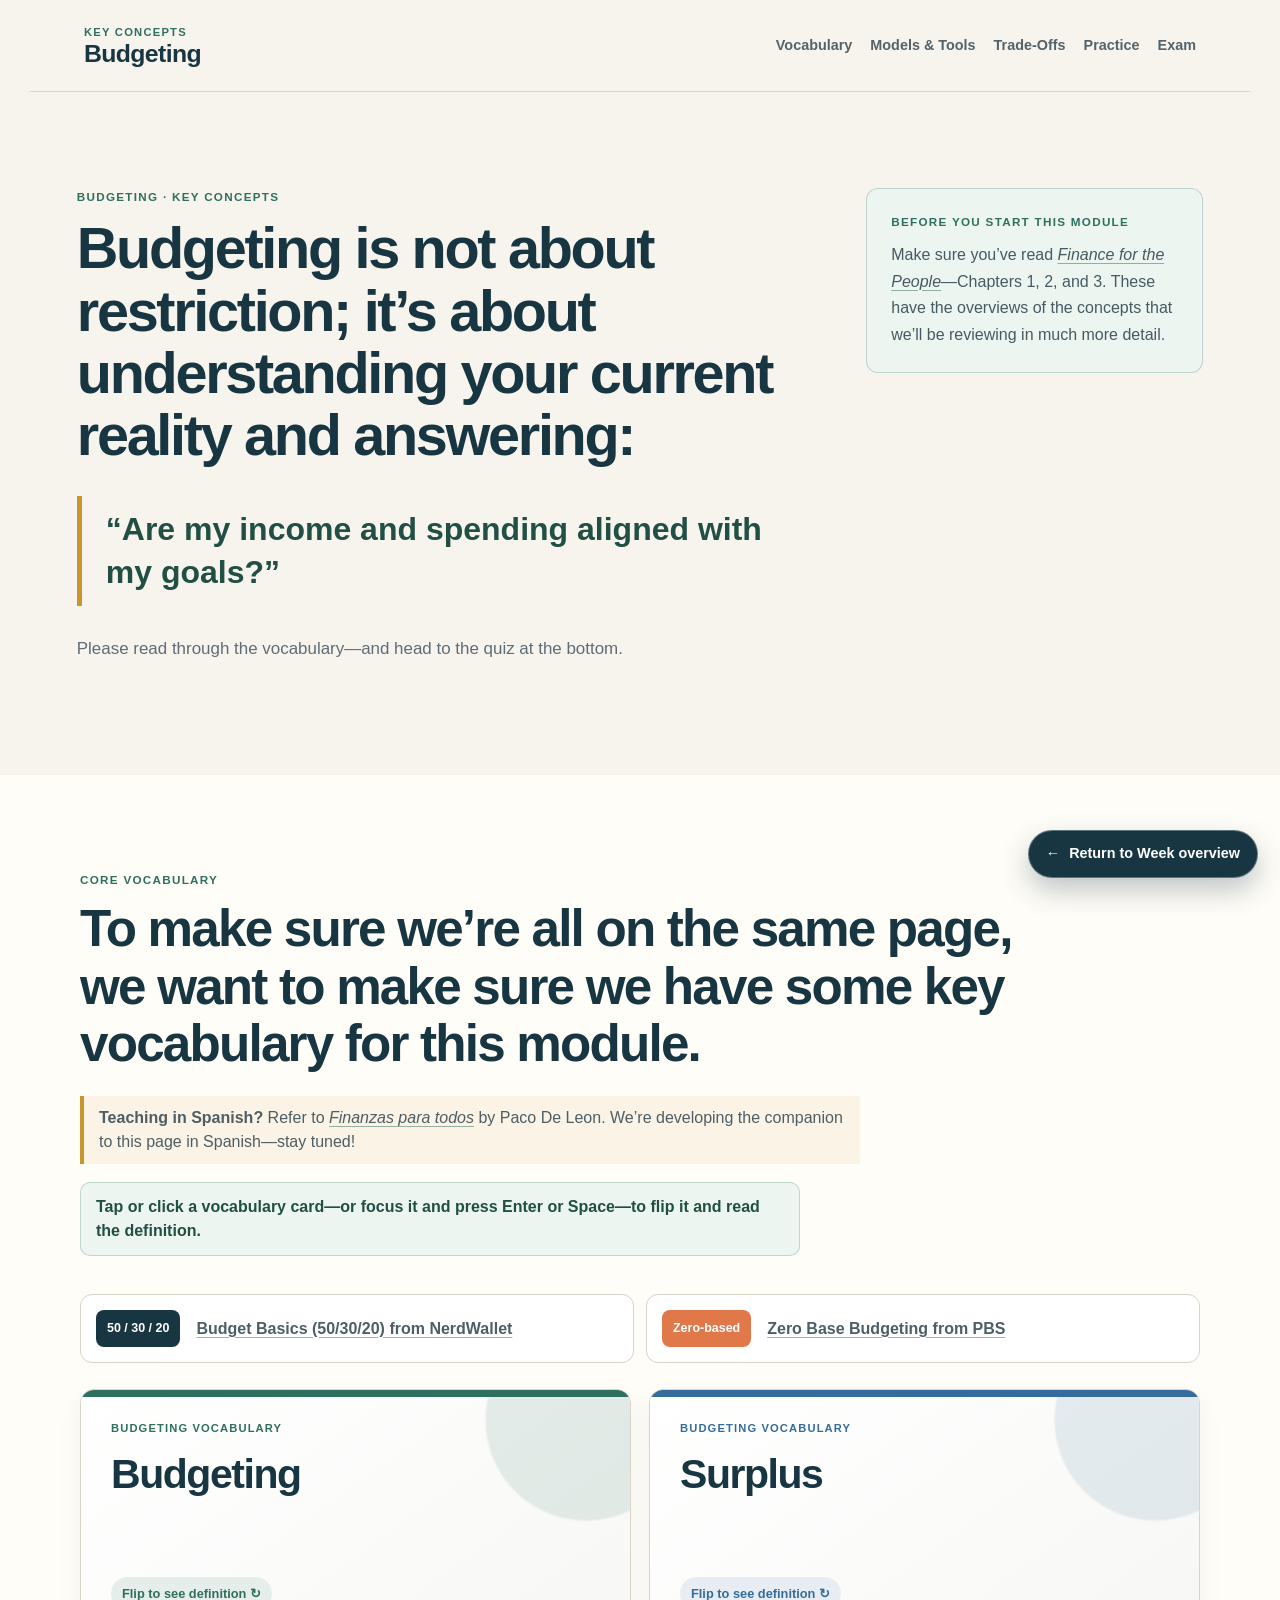
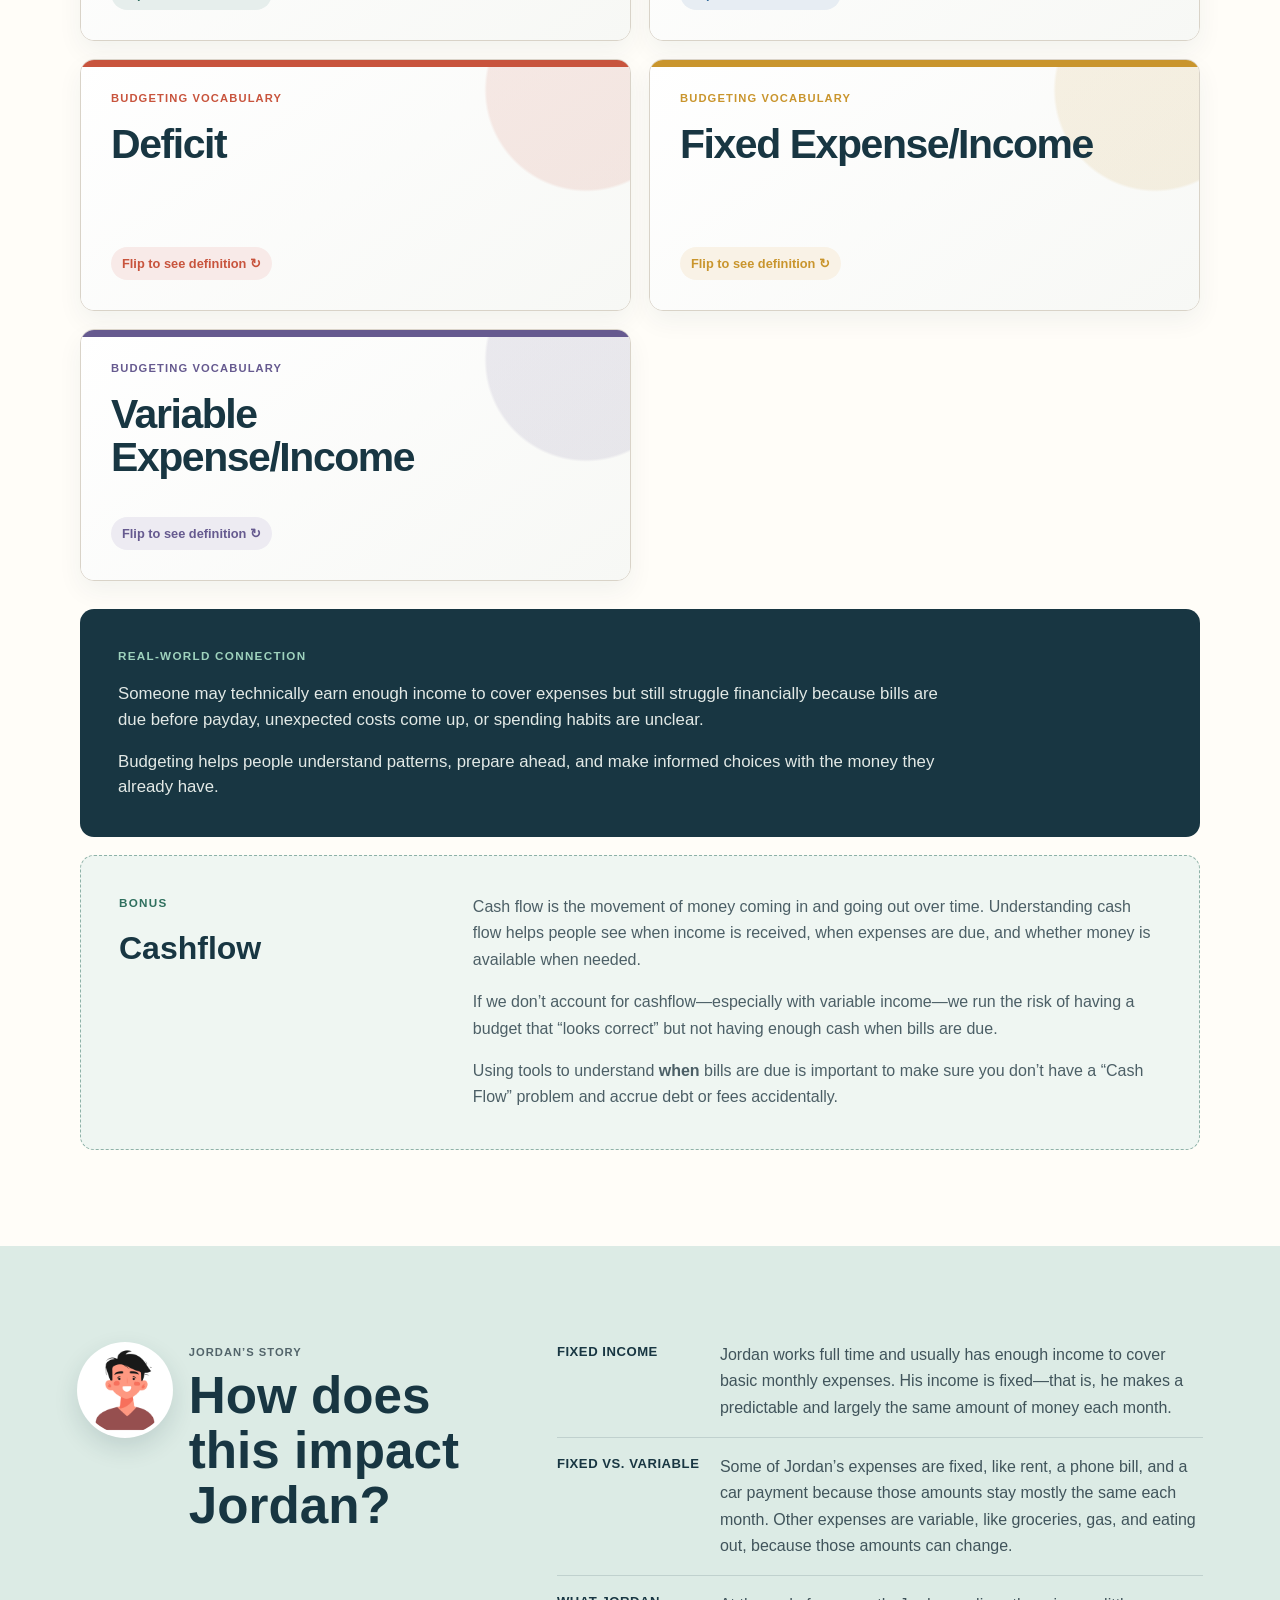
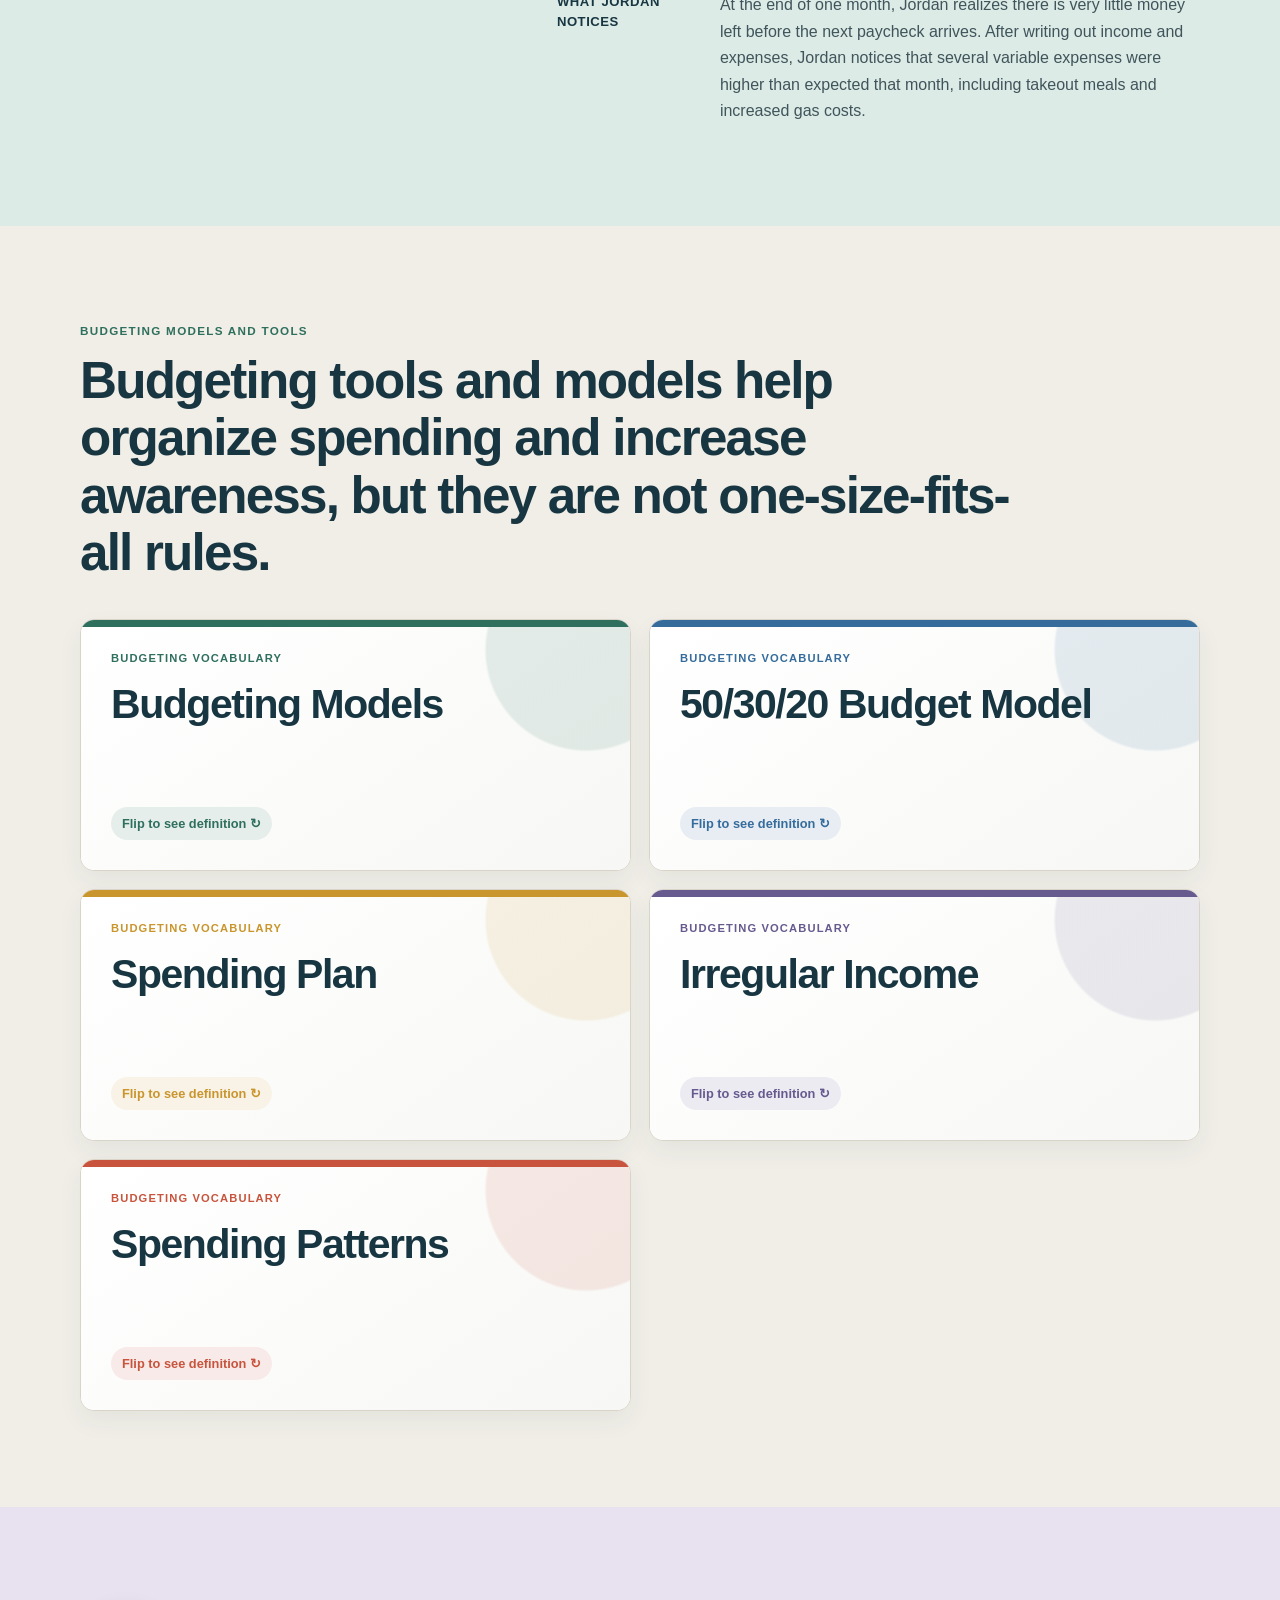
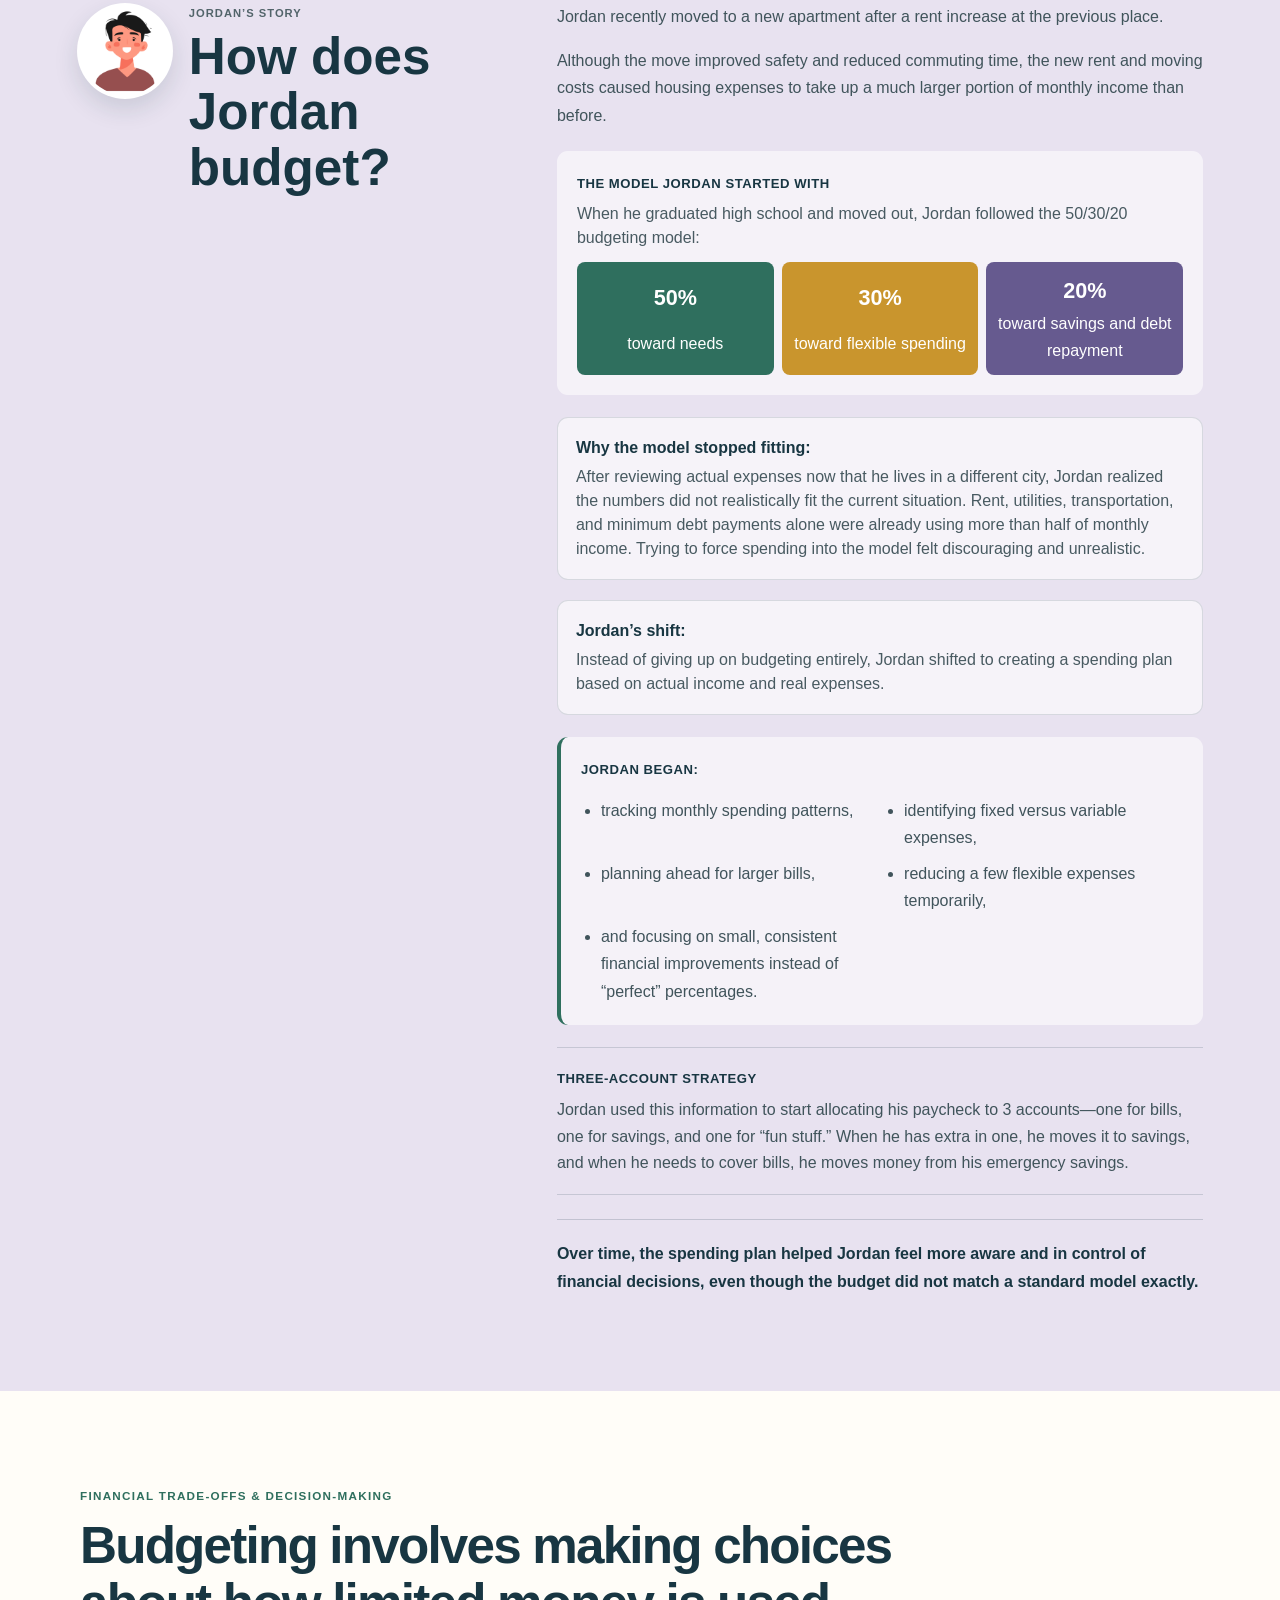
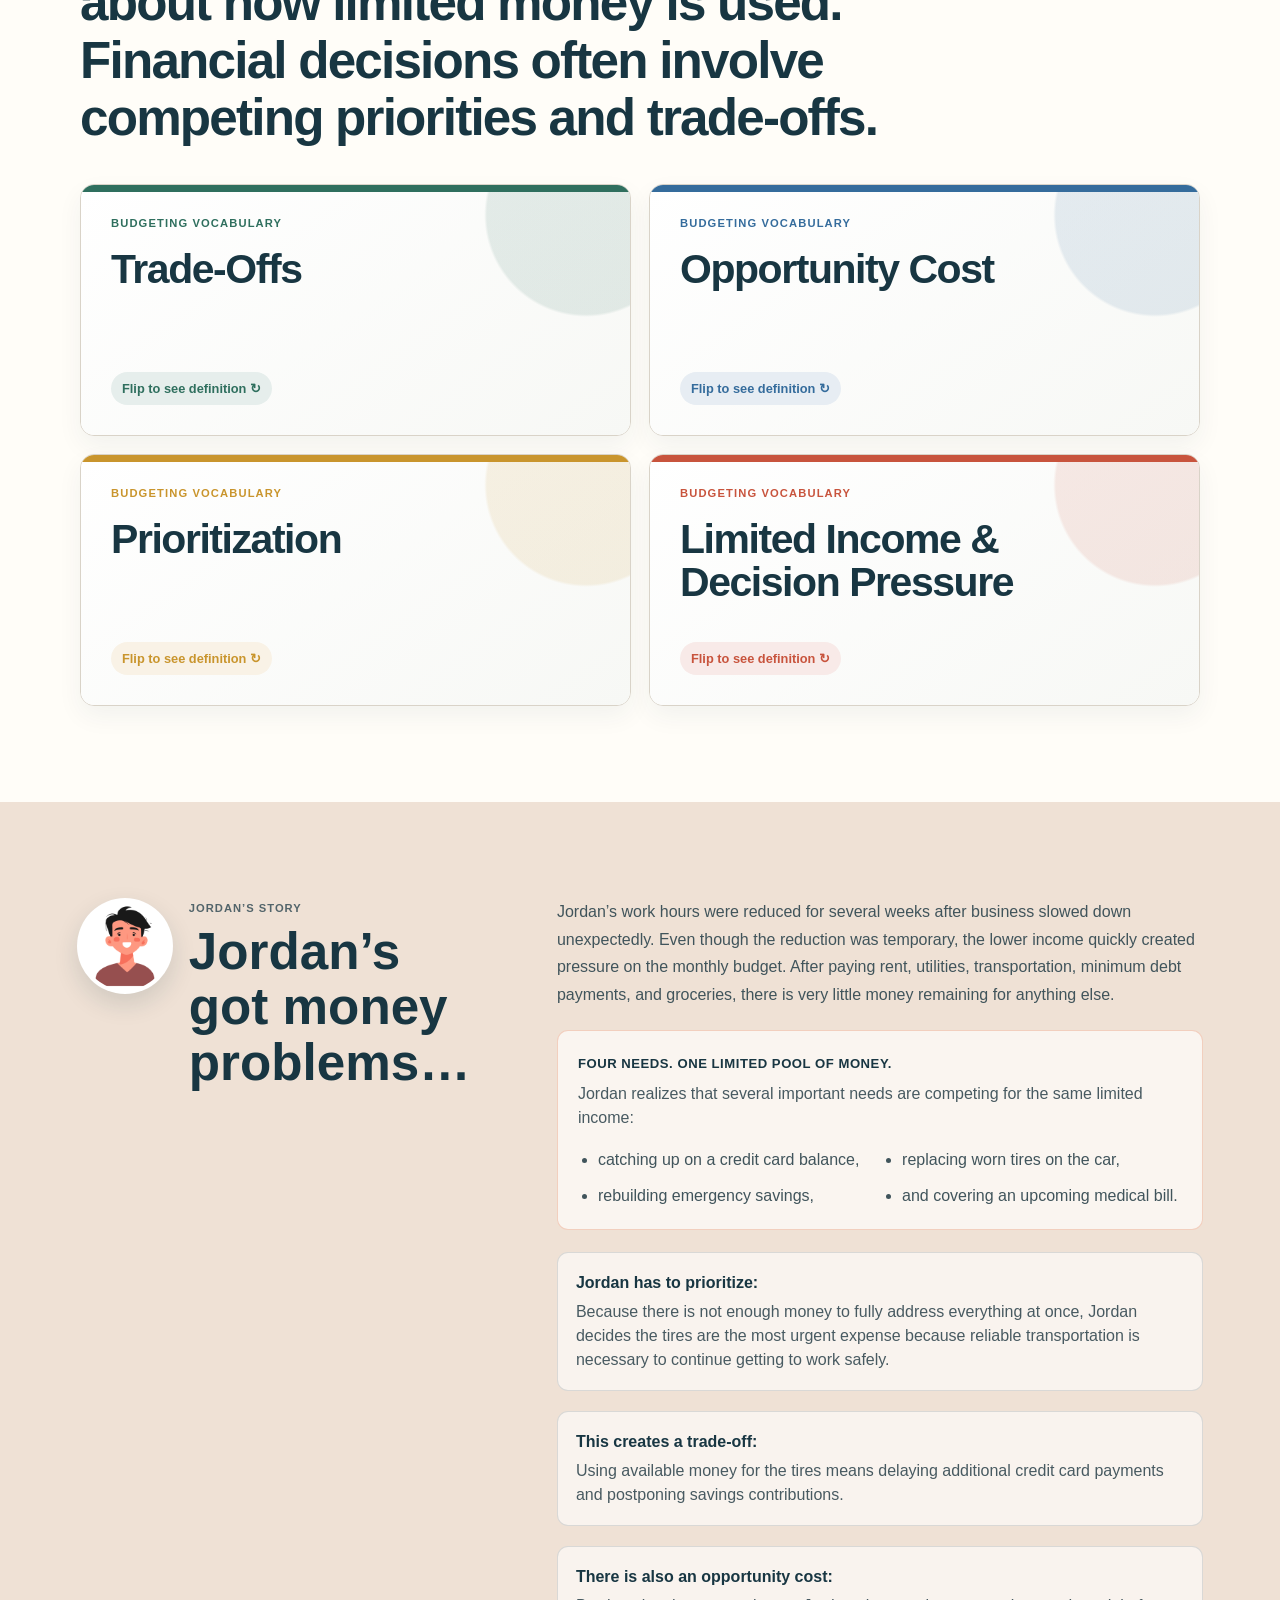
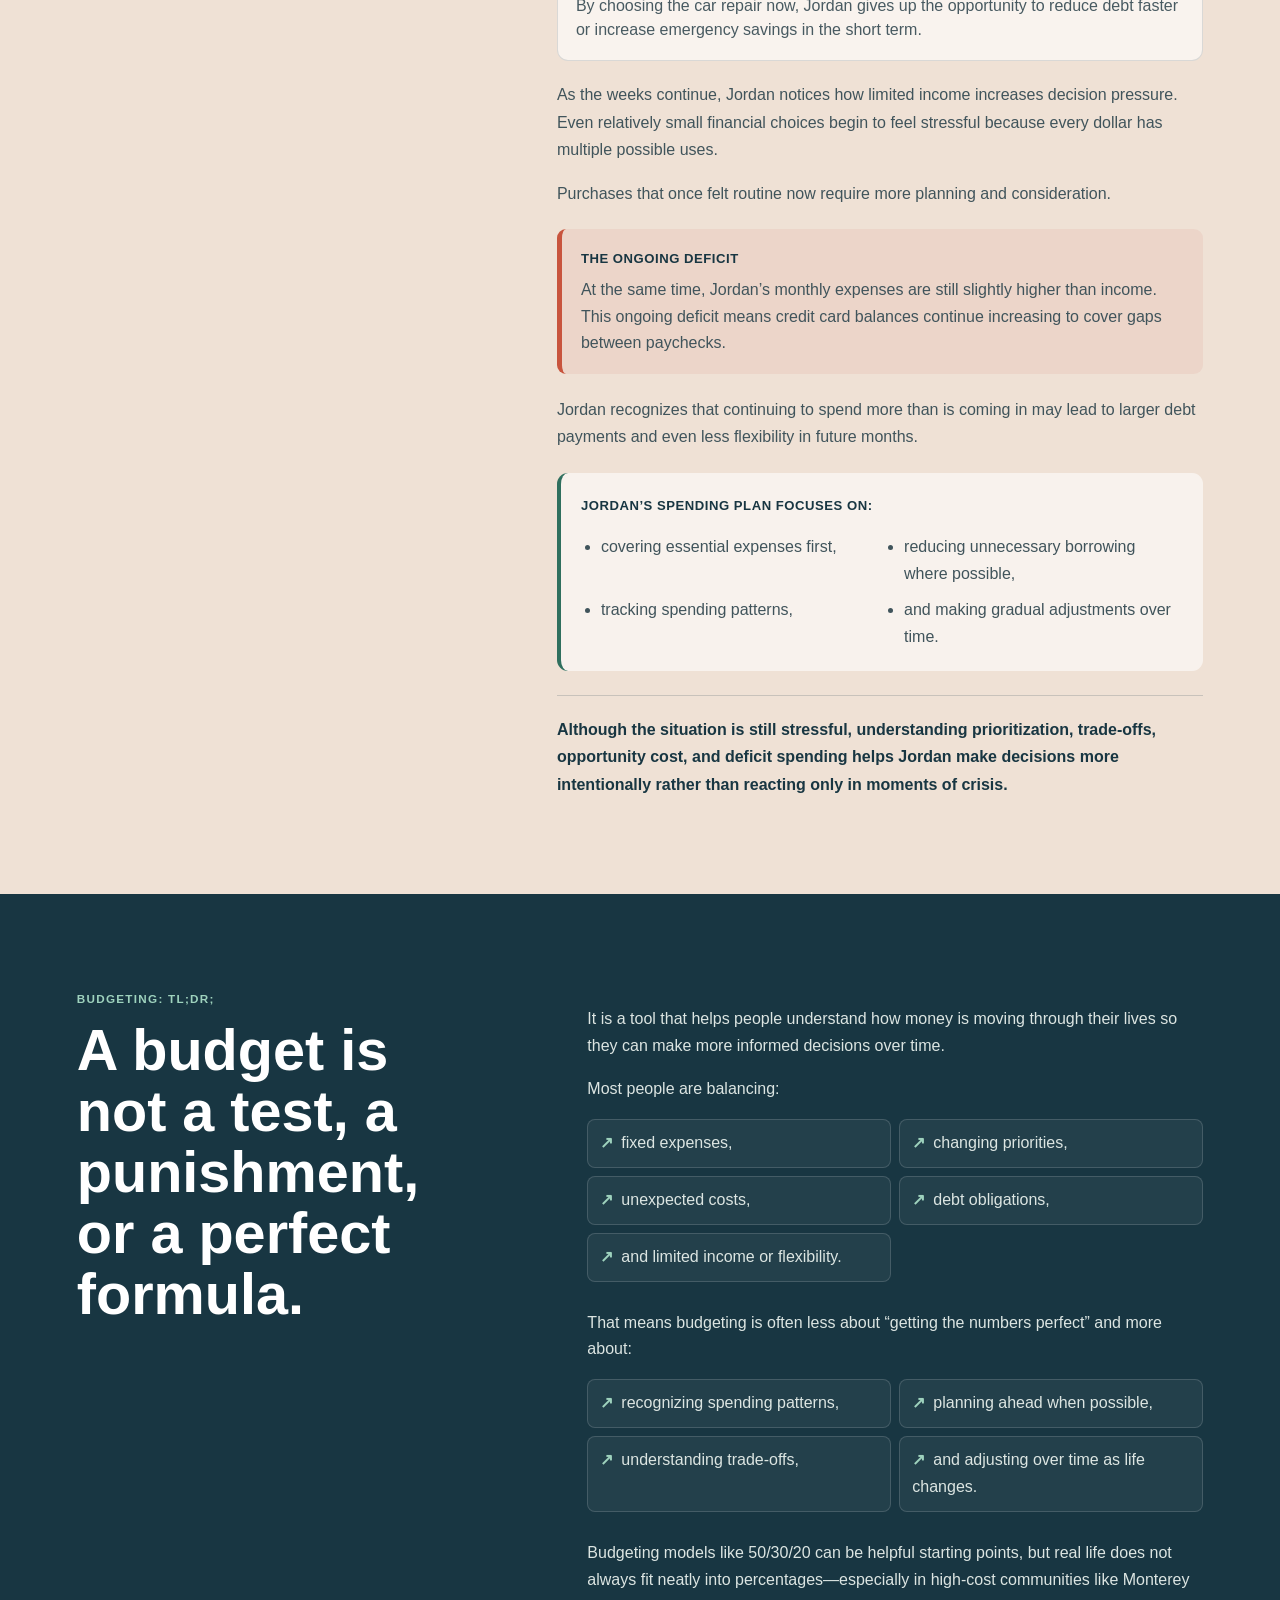
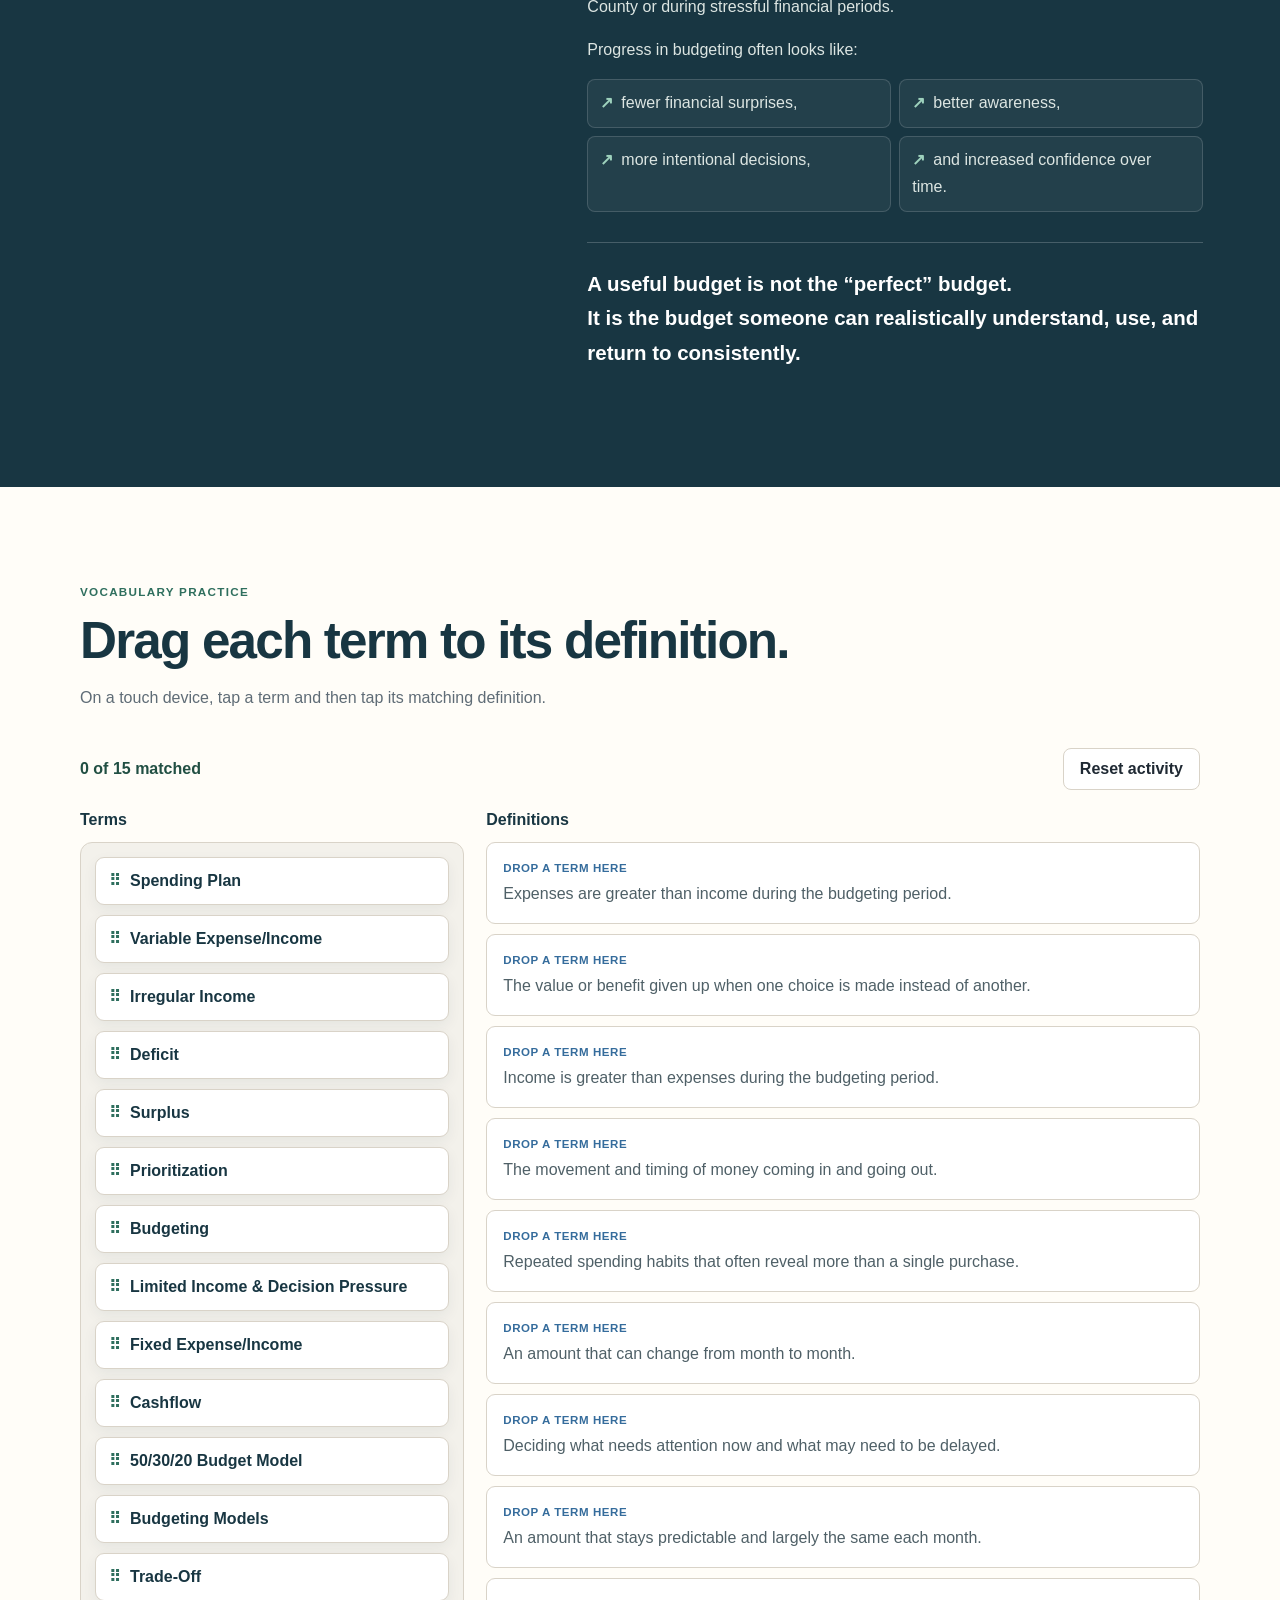
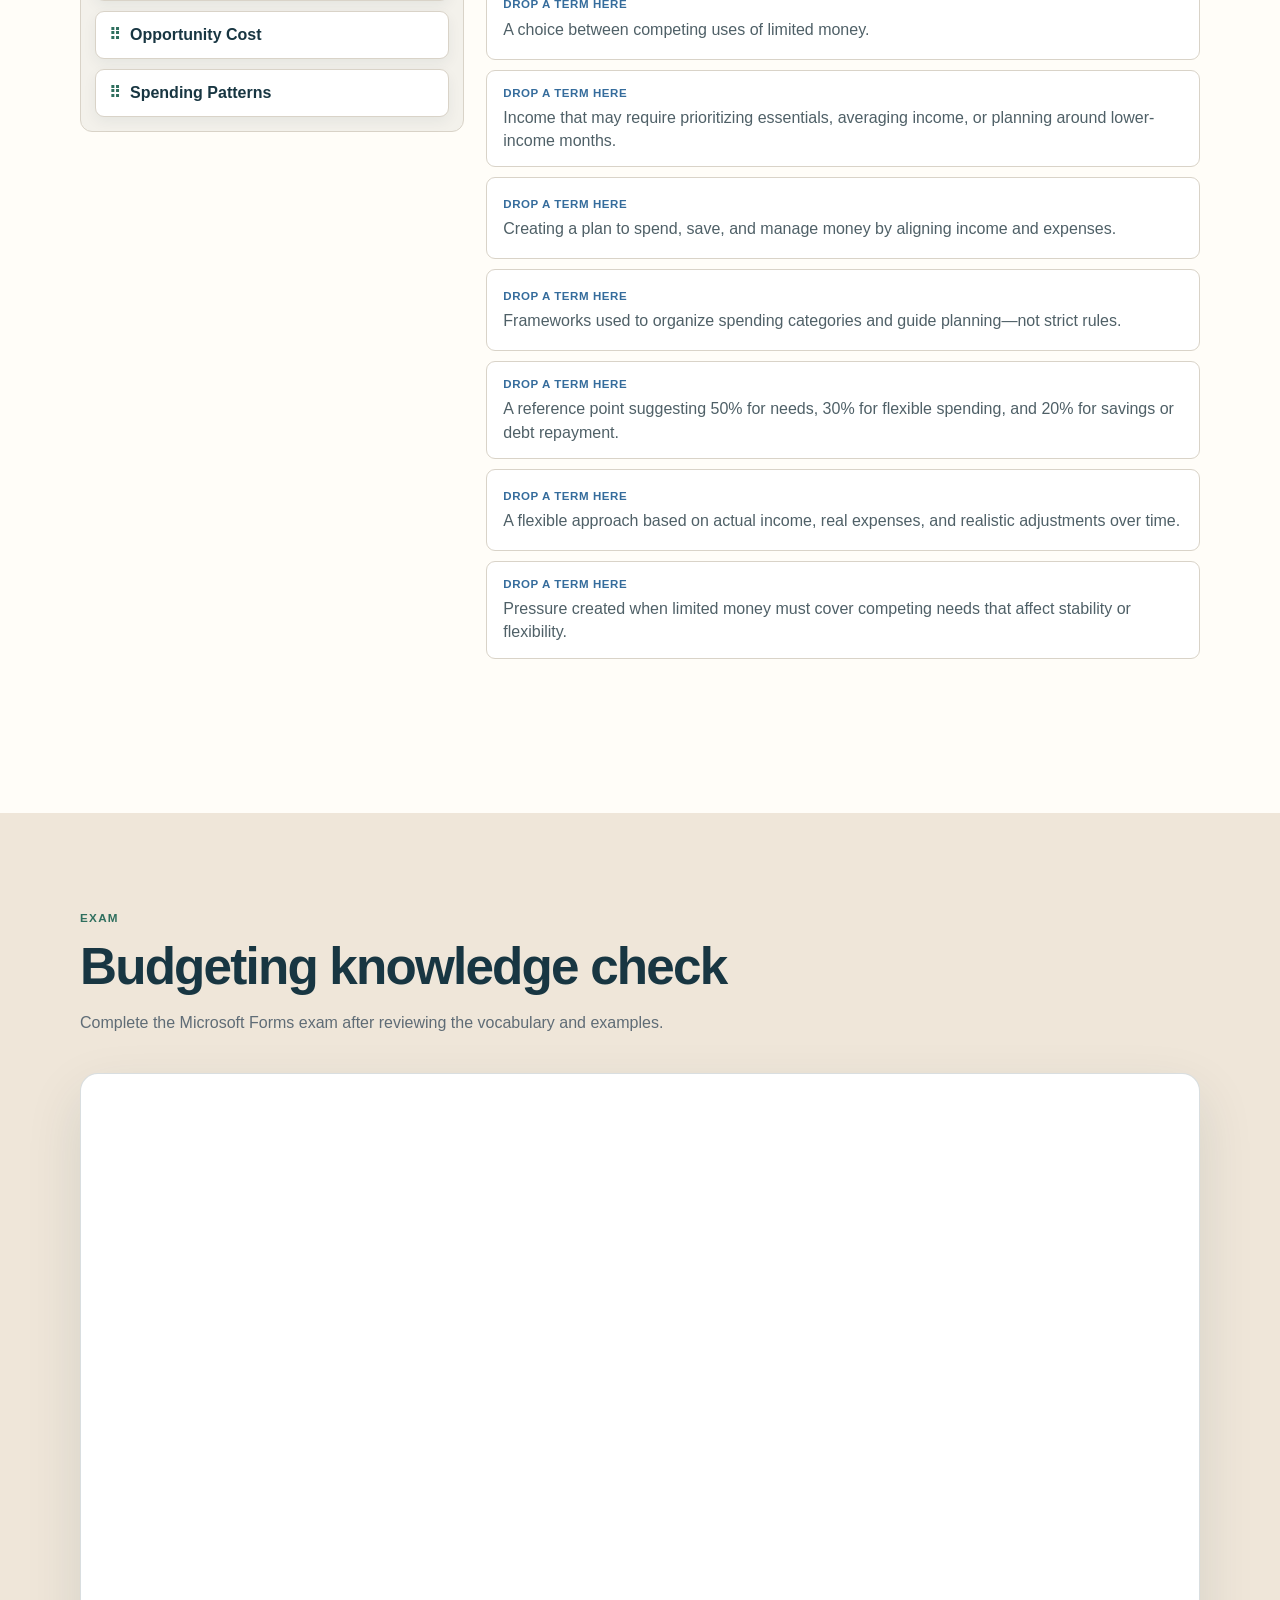
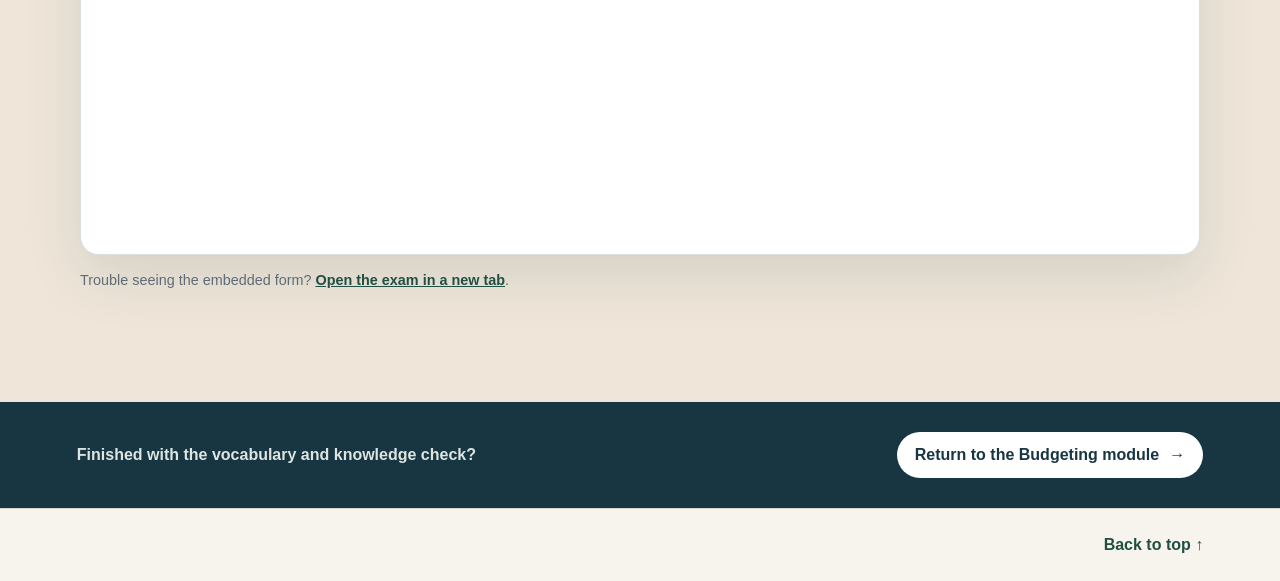
==== commit b1e0272f: "Buttons added buttons to return." ====
--- a/budgeting.html
+++ b/budgeting.html
@@ -321,6 +321,9 @@
 
     </main>
 
+    <button class="floating-week-return" id="floatingWeekReturn" type="button" data-href="https://www.unitedwaymcca.org/week1-financebasics" aria-label="Return to Week overview">
+      <span aria-hidden="true">←</span> Return to Week overview
+    </button>
     <footer class="original-footer"><a href="#top">Back to top ↑</a></footer>
     <script src="budgeting.js"></script>
   </body>
--- a/styles.css
+++ b/styles.css
@@ -3794,6 +3794,36 @@
   outline-offset: 3px;
 }
 
+.floating-week-return {
+  position: fixed;
+  right: 22px;
+  bottom: 22px;
+  z-index: 20;
+  display: inline-flex;
+  min-height: 48px;
+  align-items: center;
+  gap: 9px;
+  border: 1px solid rgba(255, 255, 255, 0.3);
+  border-radius: 999px;
+  padding: 0 17px;
+  background: var(--budget-navy);
+  color: white;
+  box-shadow: 0 12px 28px rgba(24, 54, 66, 0.28);
+  cursor: pointer;
+  font-family: inherit;
+  font-size: 0.9rem;
+  font-weight: 900;
+  text-decoration: none;
+}
+
+.floating-week-return:hover,
+.floating-week-return:focus-visible {
+  background: var(--green);
+  outline: 3px solid rgba(47, 111, 94, 0.28);
+  outline-offset: 3px;
+  transform: translateY(-2px);
+}
+
 @media (max-width: 820px) {
   .original-module-header {
     align-items: flex-start;
@@ -3855,6 +3885,15 @@
   .return-module-note {
     align-items: flex-start;
     flex-direction: column;
+  }
+
+  .floating-week-return {
+    right: 12px;
+    bottom: 12px;
+    min-height: 44px;
+    max-width: calc(100vw - 24px);
+    padding: 0 14px;
+    font-size: 0.82rem;
   }
 
   .jordan-break-heading {
